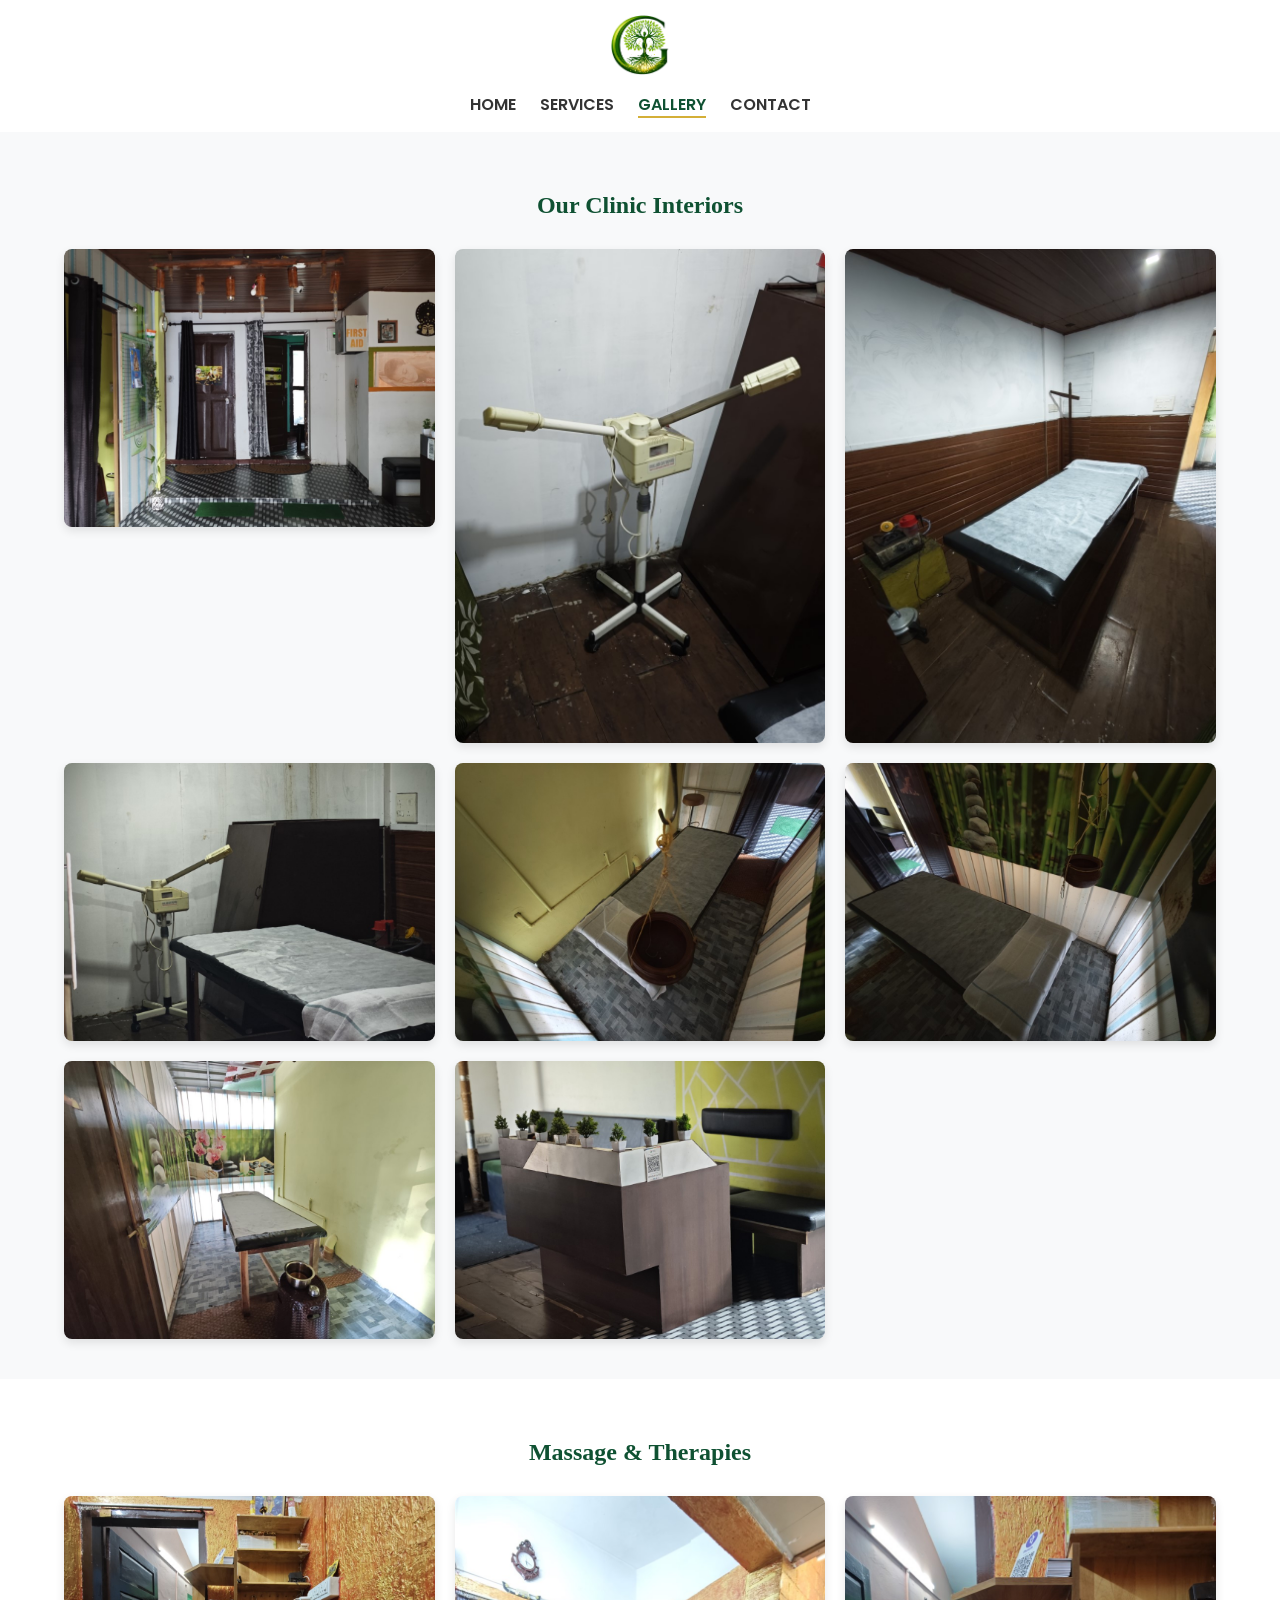
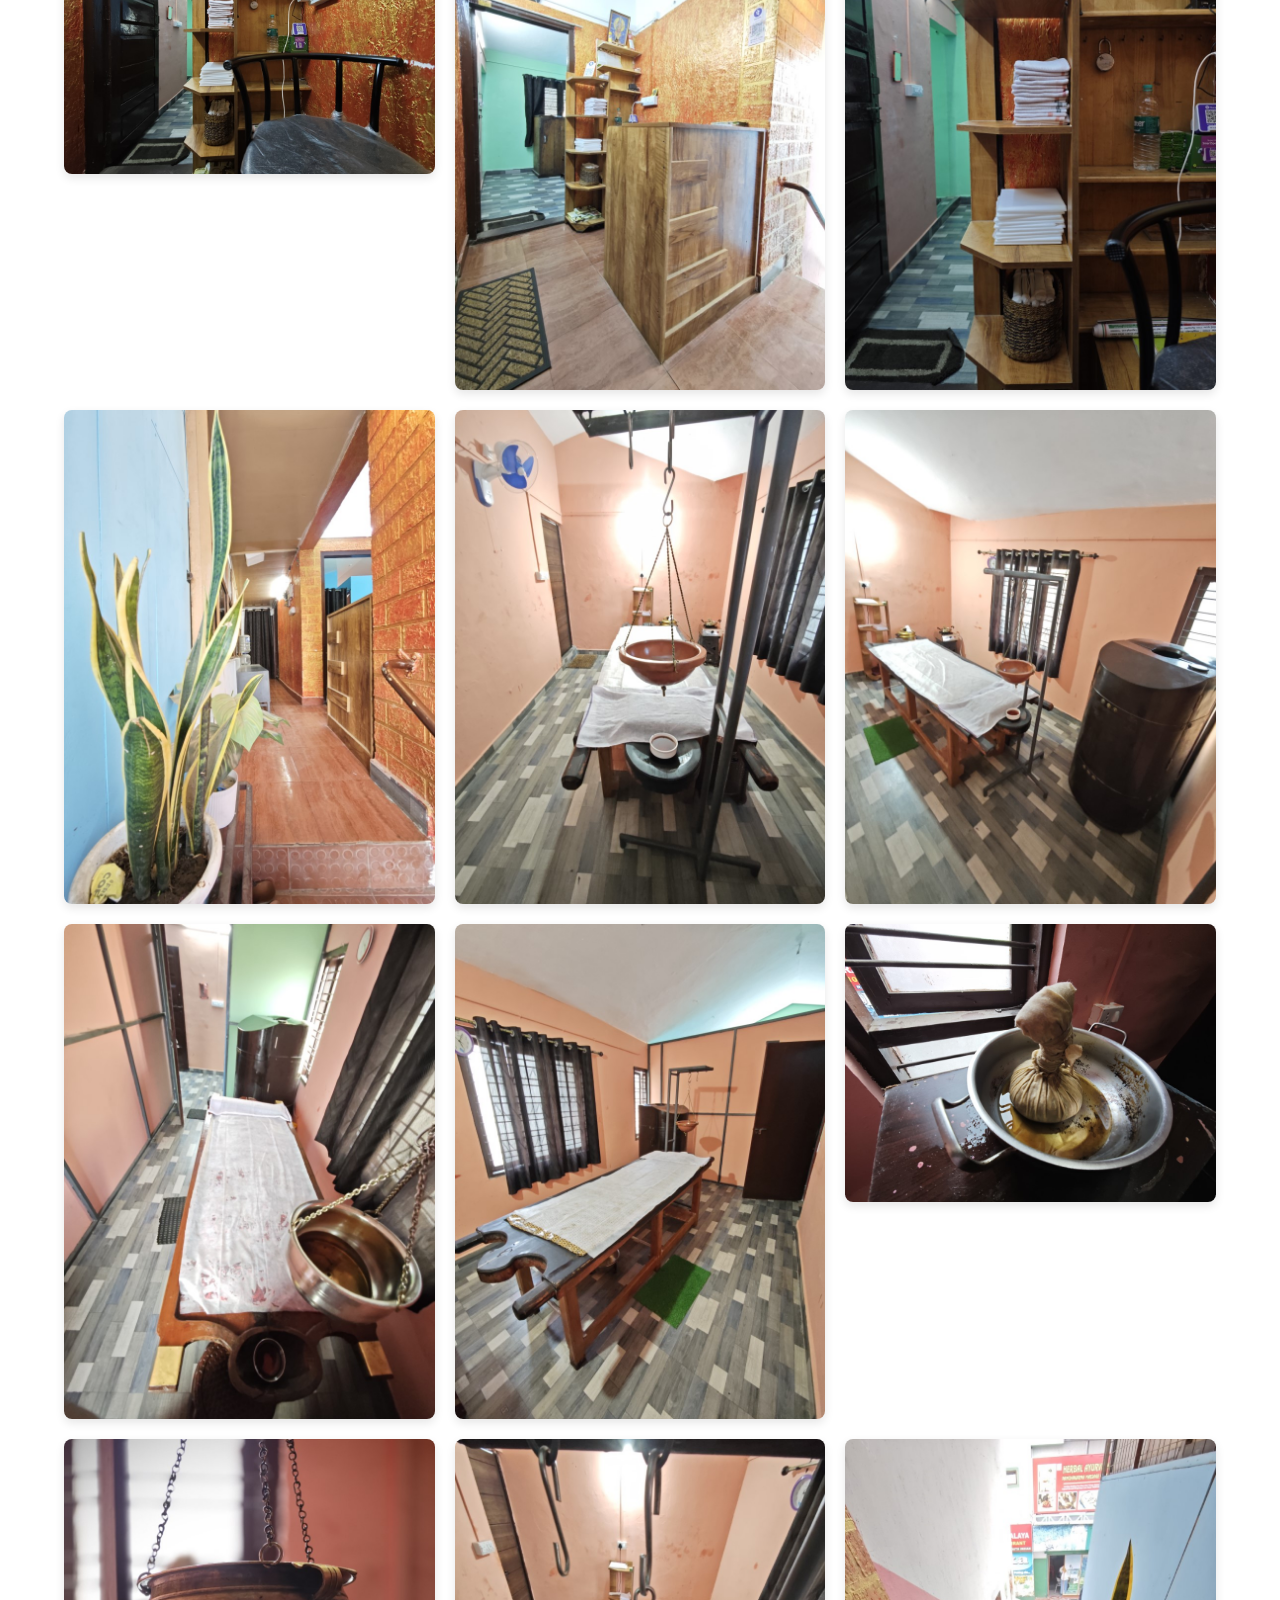
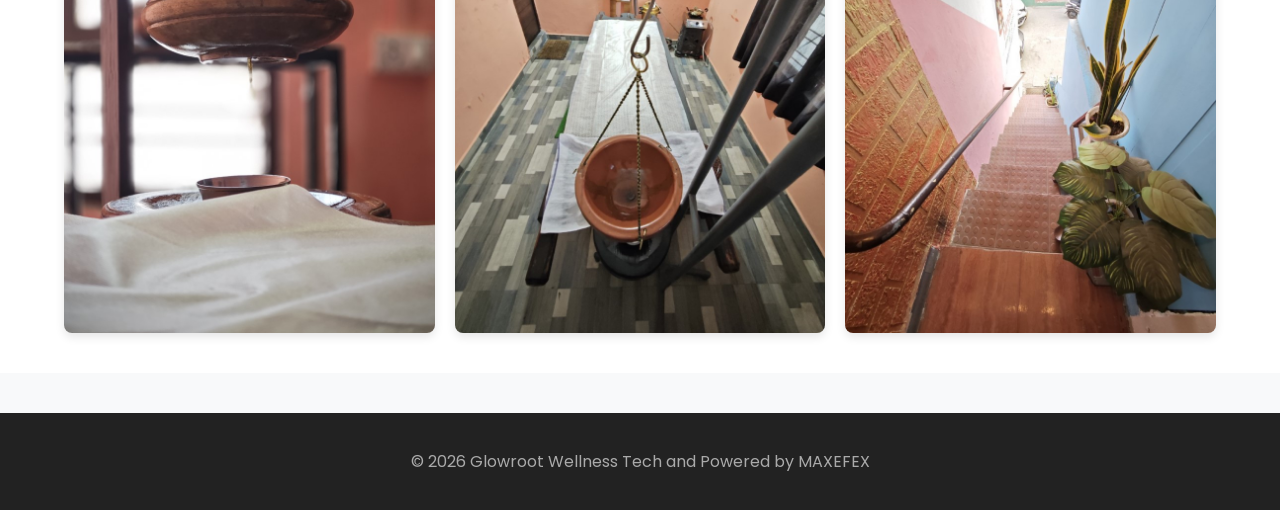
==== gallery.html @ 4fd95479 "Add files via upload" ====
<!DOCTYPE html>
<html lang="en">

<head>
  <meta charset="UTF-8" />
  <meta name="viewport" content="width=device-width, initial-scale=1.0" />
  <title>Photo Gallery | Glowroot Wellness</title>
  <link href="https://fonts.googleapis.com/css2?family=Poppins:wght@300;400;600;700&family=Georgia&display=swap"
    rel="stylesheet">

  <style>
    /* Paste your Global Styles/CSS here or link to style.css */
    body {
      margin: 0;
      font-family: 'Poppins', sans-serif;
      background: #f8f9fa;
      color: #222;
    }

    .container {
      width: 90%;
      max-width: 1200px;
      margin: auto;
    }

    /* Header Styles */
    .header {
      background: #fff;
      padding: 15px 0;
      text-align: center;
    }

    .logo-img {
      height: 60px;
      width: auto;
    }

    nav {
      margin-top: 10px;
    }

    nav a {
      color: #333;
      margin: 0 10px;
      font-weight: 600;
      text-decoration: none;
      text-transform: uppercase;
    }

    nav a:hover {
      color: #0f5132;
    }

    nav a.active {
      color: #0f5132;
      border-bottom: 2px solid #d4af37;
    }

    /* GALLERY GRID FIXES */
    .gallery-section {
      padding: 40px 0;
    }

    .gallery-title {
      text-align: center;
      color: #0f5132;
      font-family: 'Georgia', serif;
      margin-bottom: 30px;
    }

    .gallery-grid {
      display: grid;
      /* This makes sure photos are big enough on mobile */
      grid-template-columns: repeat(auto-fit, minmax(300px, 1fr));
      gap: 20px;
    }

    .gallery-item {
      width: 100%;
      height: auto;
      /* FIXED: Lets the image grow naturally so it is not cropped */
      display: block;
      border-radius: 8px;
      box-shadow: 0 4px 10px rgba(0, 0, 0, 0.1);
      transition: transform 0.3s;
    }

    .gallery-item:hover {
      transform: scale(1.02);
    }

    footer {
      background: #222;
      color: #aaa;
      text-align: center;
      padding: 20px;
      margin-top: 40px;
    }
  </style>
</head>

<body>

  <header class="header">
    <div class="container">
      <img src="glowrootlogo.png" alt="Logo" class="logo-img">
      <br>
      <nav>
        <a href="index.html">Home</a>
        <a href="services.html">Services</a>
        <a href="gallery.html" class="active">Gallery</a>
        <a href="index.html#contact">Contact</a>
      </nav>
    </div>
  </header>

  <section class="gallery-section">
    <div class="container">
      <h2 class="gallery-title">Our Clinic Interiors</h2>
      <div class="gallery-grid">
        <img src="images/clinic1.jpeg" class="gallery-item">
        <img src="images/clinic2.jpeg" class="gallery-item">
        <img src="images/clinic3.jpeg" class="gallery-item">
        <img src="images/clinic4.jpeg" class="gallery-item">
        <img src="images/clinic5.jpeg" class="gallery-item">
        <img src="images/clinic6.jpeg" class="gallery-item">
        <img src="images/clinic7.jpeg" class="gallery-item">
        <img src="images/clinic8.jpeg" class="gallery-item">
      </div>
    </div>
  </section>

  <section class="gallery-section" style="background: white;">
    <div class="container">
      <h2 class="gallery-title">Massage & Therapies</h2>
      <div class="gallery-grid">
        <img src="images/massage1.jpeg" class="gallery-item">
        <img src="images/massage2.jpeg" class="gallery-item">
        <img src="images/massage3.jpeg" class="gallery-item">
        <img src="images/massage4.jpeg" class="gallery-item">
        <img src="images/massage5.jpeg" class="gallery-item">
        <img src="images/massage6.jpeg" class="gallery-item">
        <img src="images/massage7.jpeg" class="gallery-item">
        <img src="images/massage8.jpeg" class="gallery-item">
        <img src="images/massage9.jpeg" class="gallery-item">
        <img src="images/massage10.jpeg" class="gallery-item">
        <img src="images/massage11.jpeg" class="gallery-item">
        <img src="images/massage12.jpeg" class="gallery-item">
      </div>
    </div>
  </section>

  <footer>
    <p>© 2026 Glowroot Wellness Tech and Powered by MAXEFEX</p>
  </footer>

</body>

</html>
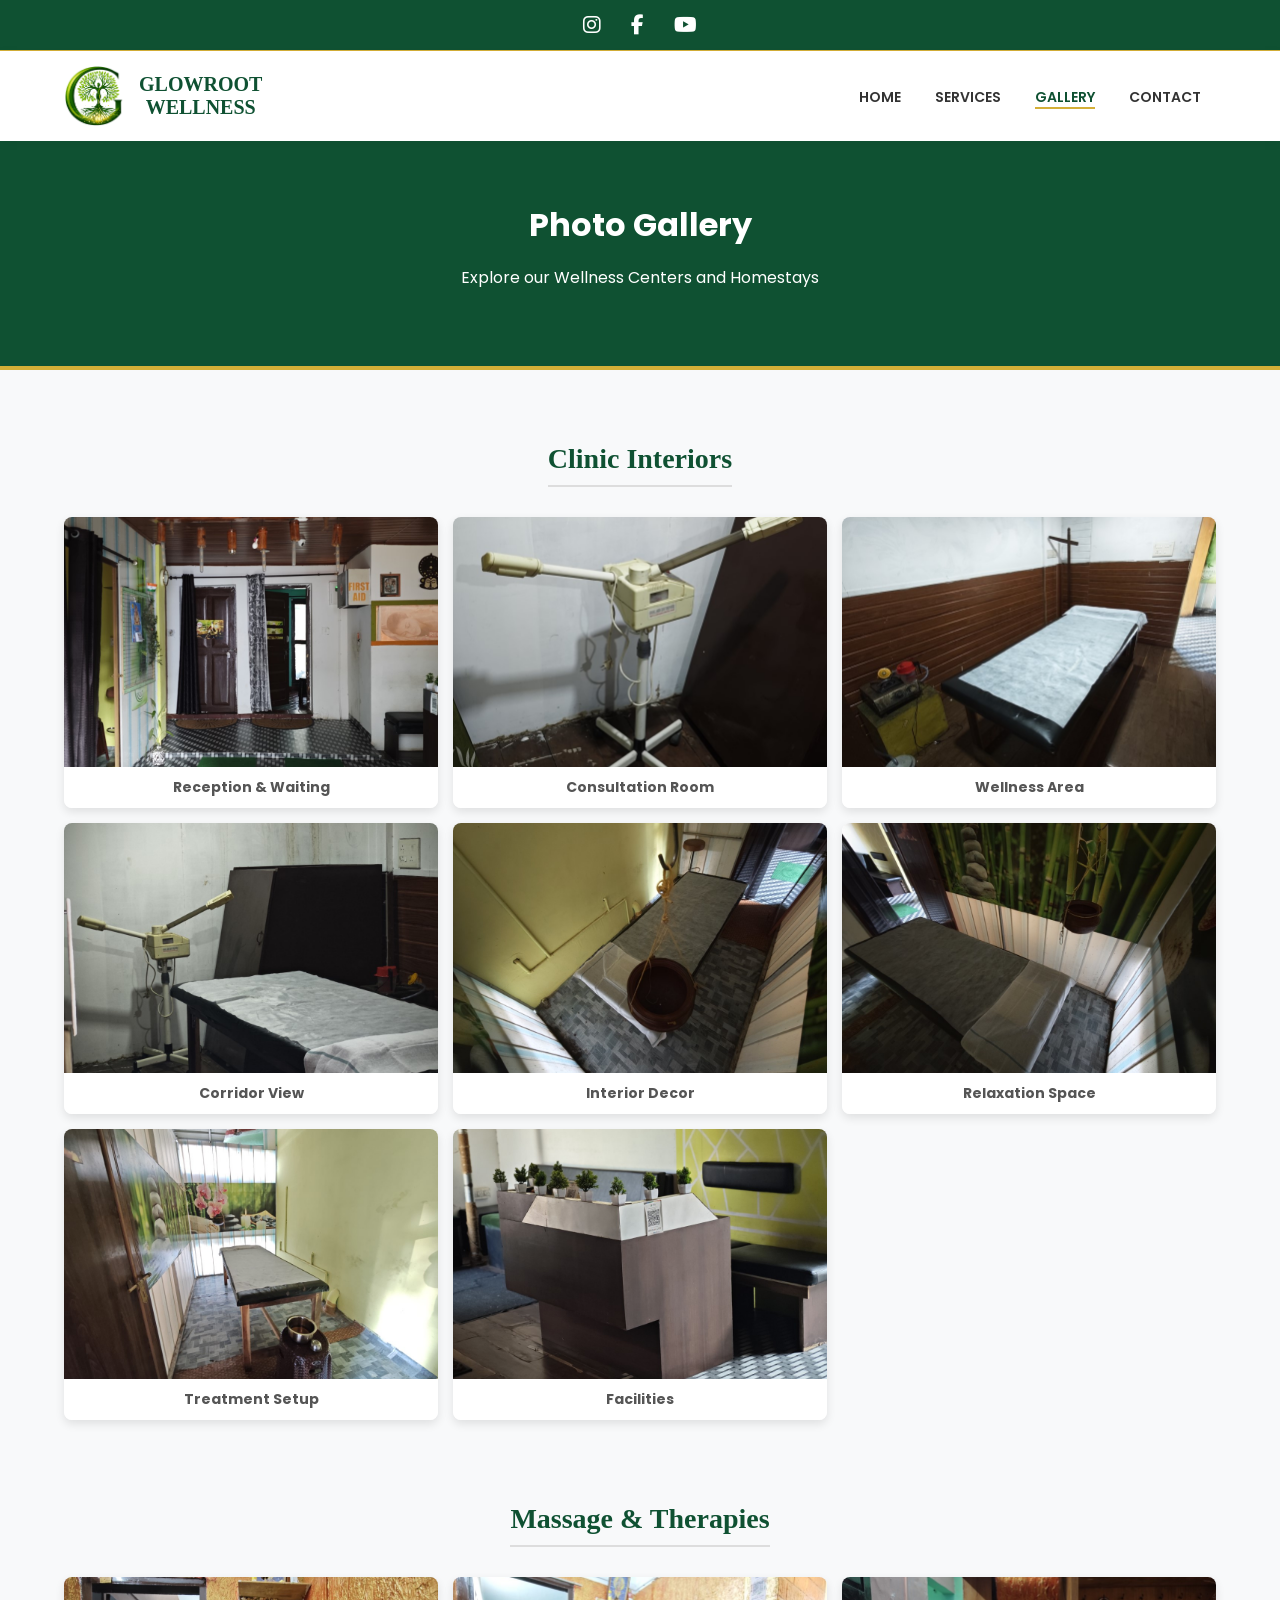
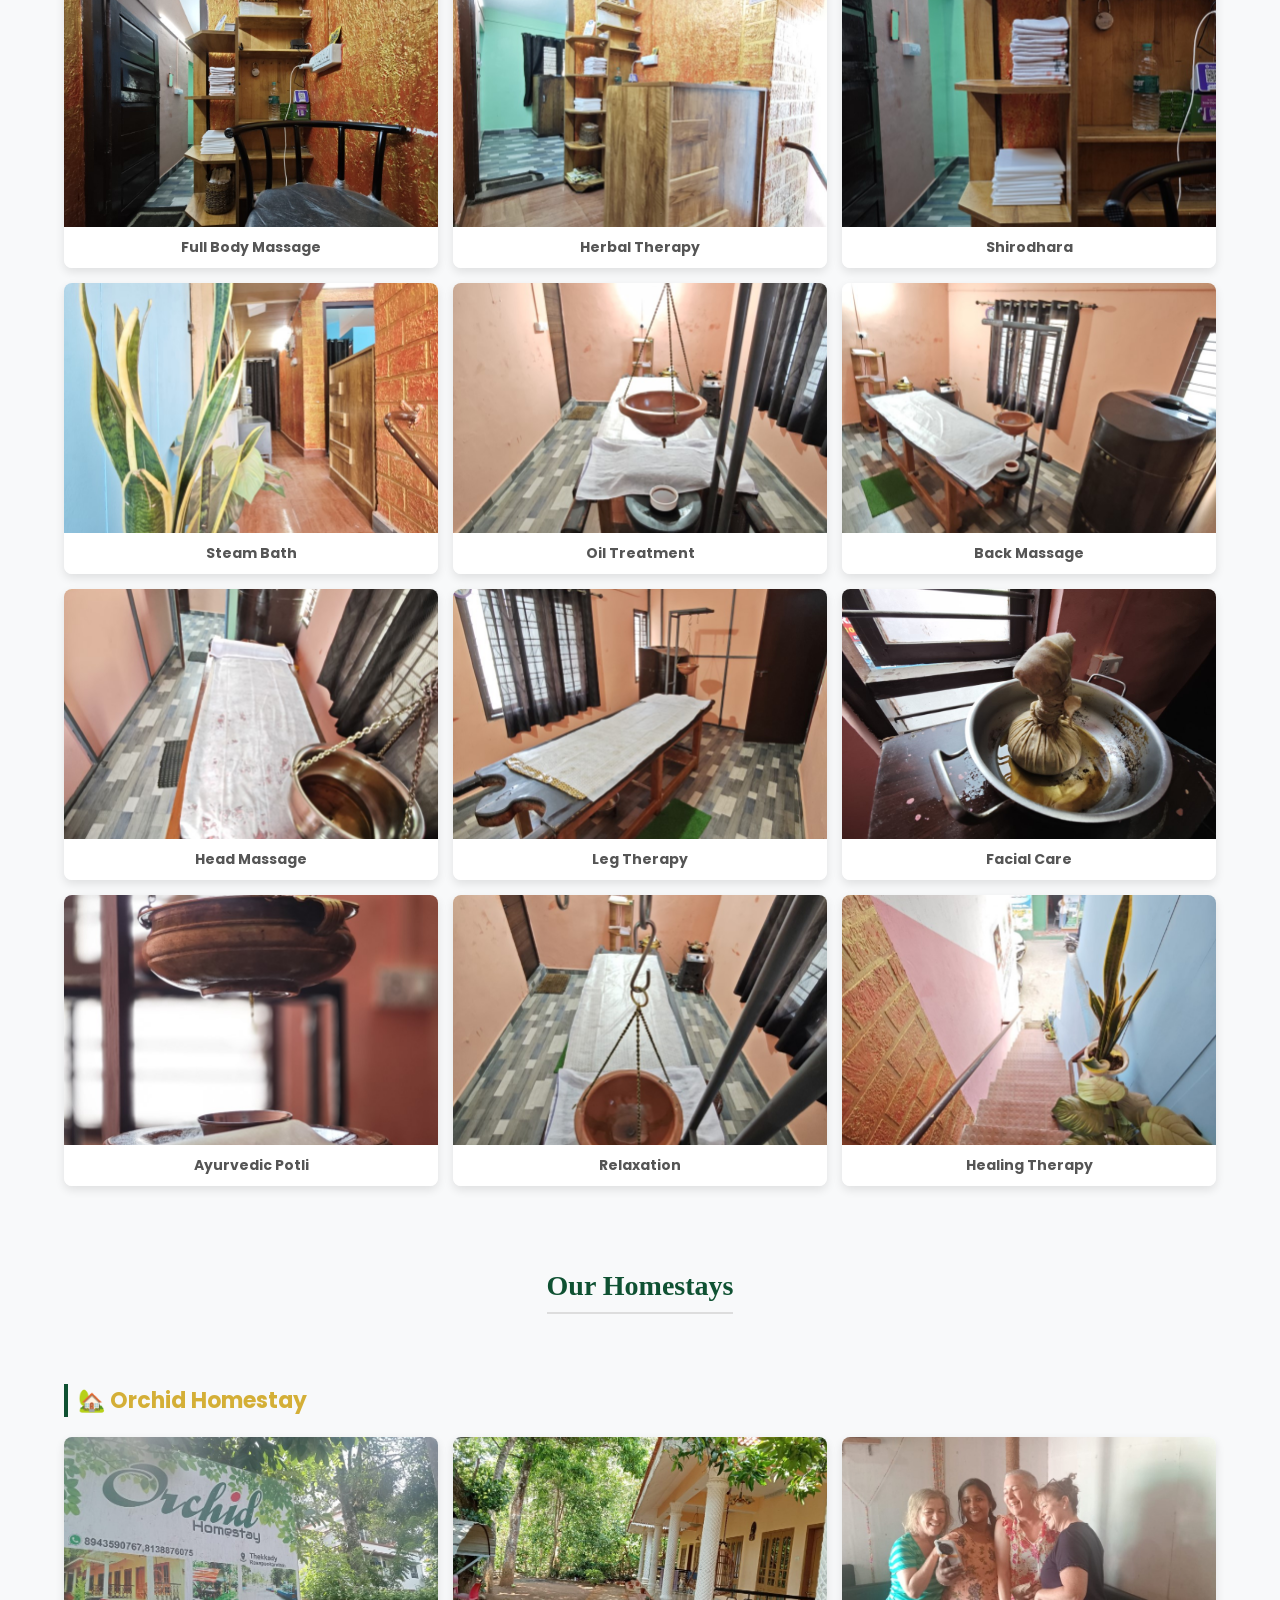
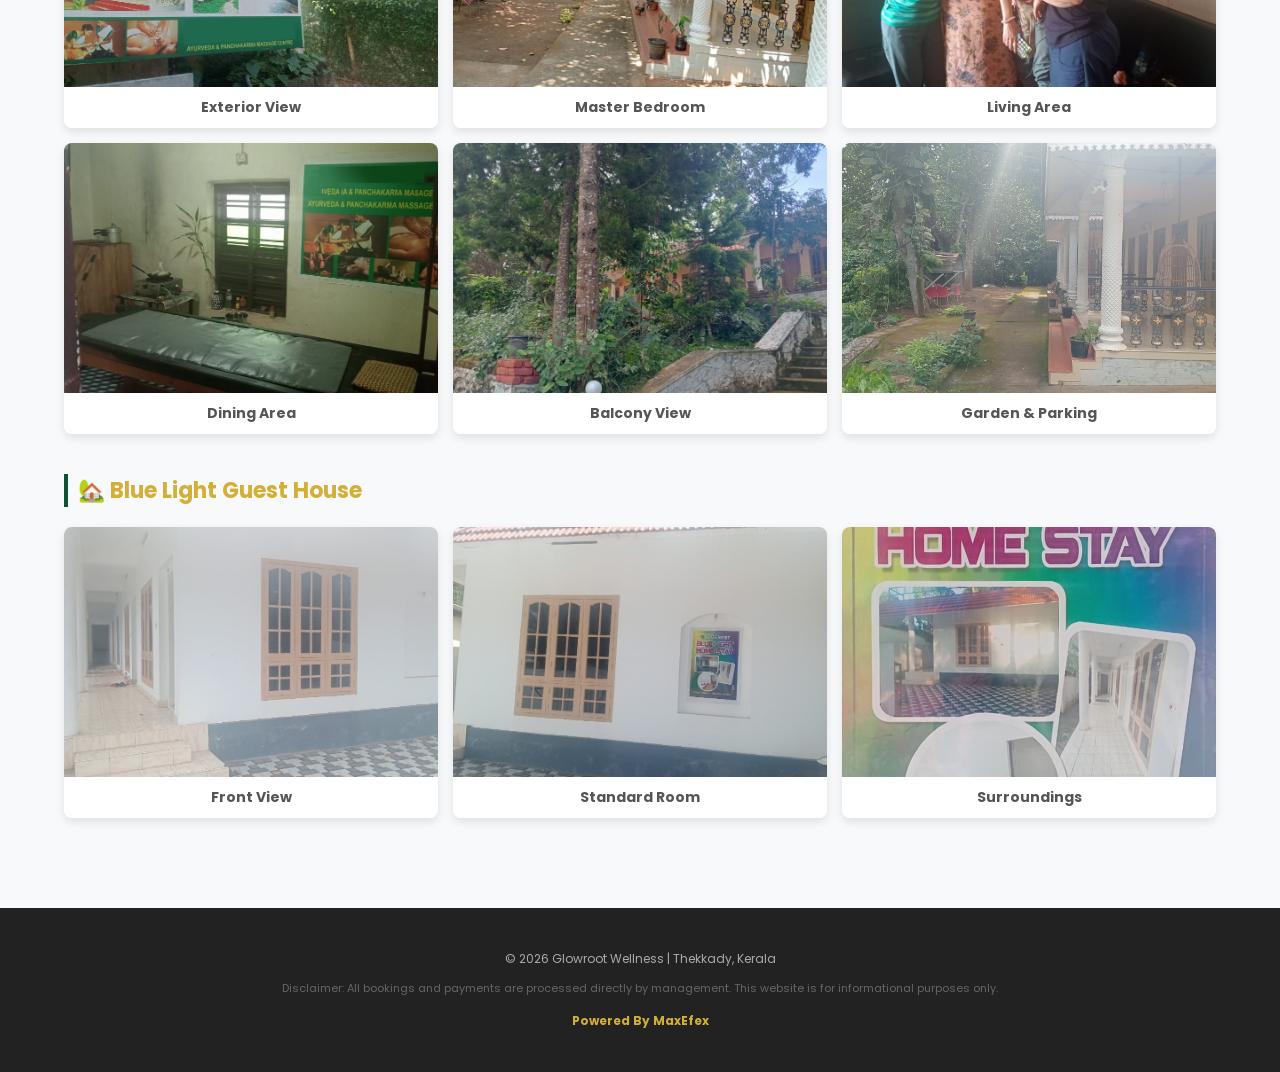
==== commit e486b91b: "Add files via upload" ====
--- a/gallery.html
+++ b/gallery.html
@@ -4,156 +4,177 @@
 <head>
   <meta charset="UTF-8" />
   <meta name="viewport" content="width=device-width, initial-scale=1.0" />
-  <title>Photo Gallery | Glowroot Wellness</title>
-  <link href="https://fonts.googleapis.com/css2?family=Poppins:wght@300;400;600;700&family=Georgia&display=swap"
-    rel="stylesheet">
+  <title>Gallery | Glowroot Wellness & Homestays</title>
+
+  <link rel="preconnect" href="https://fonts.googleapis.com">
+  <link rel="preconnect" href="https://fonts.gstatic.com" crossorigin>
+  <link href="https://fonts.googleapis.com/css2?family=Poppins:wght@300;400;600;700&family=Georgia&display=swap" rel="stylesheet">
+  <link rel="stylesheet" href="https://cdnjs.cloudflare.com/ajax/libs/font-awesome/6.4.2/css/all.min.css">
 
   <style>
-    /* Paste your Global Styles/CSS here or link to style.css */
-    body {
-      margin: 0;
-      font-family: 'Poppins', sans-serif;
-      background: #f8f9fa;
-      color: #222;
-    }
+    /* Reuse Global Styles from Index */
+    body { margin: 0; font-family: 'Poppins', sans-serif; background: #f8f9fa; color: #222; }
+    h1, h2, h3 { color: #0f5132; }
+    .container { width: 90%; max-width: 1200px; margin: auto; }
+    a { text-decoration: none; transition: 0.3s; }
 
-    .container {
-      width: 90%;
-      max-width: 1200px;
-      margin: auto;
-    }
+    /* Top Bar */
+    .top-bar { background: #0f5132; padding: 10px 0; border-bottom: 1px solid #d4af37; }
+    .social-links { display: flex; justify-content: center; gap: 30px; }
+    .social-links a { color: #ffffff !important; font-size: 20px; }
 
-    /* Header Styles */
-    .header {
-      background: #fff;
-      padding: 15px 0;
-      text-align: center;
-    }
+    /* Header */
+    .header { background: #fff; padding: 15px 0; box-shadow: 0 2px 10px rgba(0, 0, 0, 0.05); position: relative; }
+    .header-content { display: flex; flex-direction: column; align-items: center; text-align: center; }
+    .brand-box { display: flex; align-items: center; margin-bottom: 15px; }
+    .logo-img { height: 60px; width: auto; margin-right: 15px; }
+    .brand-text h2 { margin: 0; font-family: 'Georgia', serif; font-size: 20px; color: #0f5132; }
+    
+    nav { margin-top: 10px; }
+    nav a { color: #333; margin: 0 15px; font-weight: 600; font-size: 14px; text-transform: uppercase; border-bottom: 2px solid transparent; }
+    nav a:hover { color: #0f5132; border-bottom: 2px solid #d4af37; }
 
-    .logo-img {
-      height: 60px;
-      width: auto;
-    }
+    /* Gallery Styles */
+    .page-title { background: #0f5132; color: white; text-align: center; padding: 60px 20px; border-bottom: 4px solid #d4af37; }
+    .page-title h1 { color: white; margin: 0; }
 
-    nav {
-      margin-top: 10px;
-    }
+    .gallery-section { padding: 50px 0; }
+    .gallery-heading { text-align: center; font-family: 'Georgia', serif; font-size: 28px; margin-bottom: 30px; border-bottom: 2px solid #ddd; display: inline-block; padding-bottom: 10px; }
+    .sub-heading { font-size: 22px; color: #d4af37; margin: 40px 0 20px; font-weight: bold; padding-left: 10px; border-left: 4px solid #0f5132; }
 
-    nav a {
-      color: #333;
-      margin: 0 10px;
-      font-weight: 600;
-      text-decoration: none;
-      text-transform: uppercase;
-    }
+    .gallery-grid { display: grid; grid-template-columns: repeat(auto-fit, minmax(300px, 1fr)); gap: 15px; }
+    .gallery-item { border-radius: 8px; overflow: hidden; box-shadow: 0 4px 10px rgba(0,0,0,0.1); transition: 0.3s; background: white; }
+    .gallery-item:hover { transform: scale(1.02); }
+    .gallery-item img { width: 100%; height: 250px; object-fit: cover; display: block; }
+    .caption { padding: 10px; background: white; text-align: center; font-weight: bold; color: #555; font-size: 14px; }
 
-    nav a:hover {
-      color: #0f5132;
-    }
+    footer { background: #222; color: #aaa; text-align: center; padding: 30px 20px; margin-top: 40px; font-size: 12px; }
 
-    nav a.active {
-      color: #0f5132;
-      border-bottom: 2px solid #d4af37;
-    }
-
-    /* GALLERY GRID FIXES */
-    .gallery-section {
-      padding: 40px 0;
-    }
-
-    .gallery-title {
-      text-align: center;
-      color: #0f5132;
-      font-family: 'Georgia', serif;
-      margin-bottom: 30px;
-    }
-
-    .gallery-grid {
-      display: grid;
-      /* This makes sure photos are big enough on mobile */
-      grid-template-columns: repeat(auto-fit, minmax(300px, 1fr));
-      gap: 20px;
-    }
-
-    .gallery-item {
-      width: 100%;
-      height: auto;
-      /* FIXED: Lets the image grow naturally so it is not cropped */
-      display: block;
-      border-radius: 8px;
-      box-shadow: 0 4px 10px rgba(0, 0, 0, 0.1);
-      transition: transform 0.3s;
-    }
-
-    .gallery-item:hover {
-      transform: scale(1.02);
-    }
-
-    footer {
-      background: #222;
-      color: #aaa;
-      text-align: center;
-      padding: 20px;
-      margin-top: 40px;
+    @media (min-width: 768px) {
+      .header-content { flex-direction: row; justify-content: space-between; }
+      .brand-box { margin-bottom: 0; }
+      nav { margin-top: 0; }
     }
   </style>
 </head>
 
 <body>
 
+  <div class="top-bar">
+    <div class="container social-links">
+      <a href="#"><i class="fab fa-instagram"></i></a>
+      <a href="#"><i class="fab fa-facebook-f"></i></a>
+      <a href="#"><i class="fab fa-youtube"></i></a>
+    </div>
+  </div>
+
   <header class="header">
-    <div class="container">
-      <img src="glowrootlogo.png" alt="Logo" class="logo-img">
-      <br>
+    <div class="container header-content">
+      <div class="brand-box">
+        <img src="glowrootlogo.png" alt="Logo" class="logo-img">
+        <div class="brand-text">
+          <h2>GLOWROOT<br>WELLNESS</h2>
+        </div>
+      </div>
       <nav>
         <a href="index.html">Home</a>
         <a href="services.html">Services</a>
-        <a href="gallery.html" class="active">Gallery</a>
+        <a href="gallery.html" style="color:#0f5132; border-bottom:2px solid #d4af37;">Gallery</a>
         <a href="index.html#contact">Contact</a>
       </nav>
     </div>
   </header>
 
-  <section class="gallery-section">
+  <div class="page-title">
     <div class="container">
-      <h2 class="gallery-title">Our Clinic Interiors</h2>
-      <div class="gallery-grid">
-        <img src="images/clinic1.jpeg" class="gallery-item">
-        <img src="images/clinic2.jpeg" class="gallery-item">
-        <img src="images/clinic3.jpeg" class="gallery-item">
-        <img src="images/clinic4.jpeg" class="gallery-item">
-        <img src="images/clinic5.jpeg" class="gallery-item">
-        <img src="images/clinic6.jpeg" class="gallery-item">
-        <img src="images/clinic7.jpeg" class="gallery-item">
-        <img src="images/clinic8.jpeg" class="gallery-item">
+      <h1>Photo Gallery</h1>
+      <p>Explore our Wellness Centers and Homestays</p>
+    </div>
+  </div>
+
+  <div class="container gallery-section">
+    
+    <div style="text-align: center;"><h2 class="gallery-heading">Clinic Interiors</h2></div>
+    <div class="gallery-grid">
+      <div class="gallery-item"><img src="images/clinic1.jpeg" alt="Clinic"><div class="caption">Reception & Waiting</div></div>
+      <div class="gallery-item"><img src="images/clinic2.jpeg" alt="Clinic"><div class="caption">Consultation Room</div></div>
+      <div class="gallery-item"><img src="images/clinic3.jpeg" alt="Clinic"><div class="caption">Wellness Area</div></div>
+      <div class="gallery-item"><img src="images/clinic4.jpeg" alt="Clinic"><div class="caption">Corridor View</div></div>
+      <div class="gallery-item"><img src="images/clinic5.jpeg" alt="Clinic"><div class="caption">Interior Decor</div></div>
+      <div class="gallery-item"><img src="images/clinic6.jpeg" alt="Clinic"><div class="caption">Relaxation Space</div></div>
+      <div class="gallery-item"><img src="images/clinic7.jpeg" alt="Clinic"><div class="caption">Treatment Setup</div></div>
+      <div class="gallery-item"><img src="images/clinic8.jpeg" alt="Clinic"><div class="caption">Facilities</div></div>
+    </div>
+
+    <div style="text-align: center; margin-top: 60px;"><h2 class="gallery-heading">Massage & Therapies</h2></div>
+    <div class="gallery-grid">
+      <div class="gallery-item"><img src="images/massage1.jpeg" alt="Massage"><div class="caption">Full Body Massage</div></div>
+      <div class="gallery-item"><img src="images/massage2.jpeg" alt="Massage"><div class="caption">Herbal Therapy</div></div>
+      <div class="gallery-item"><img src="images/massage3.jpeg" alt="Massage"><div class="caption">Shirodhara</div></div>
+      <div class="gallery-item"><img src="images/massage4.jpeg" alt="Massage"><div class="caption">Steam Bath</div></div>
+      <div class="gallery-item"><img src="images/massage5.jpeg" alt="Massage"><div class="caption">Oil Treatment</div></div>
+      <div class="gallery-item"><img src="images/massage6.jpeg" alt="Massage"><div class="caption">Back Massage</div></div>
+      <div class="gallery-item"><img src="images/massage7.jpeg" alt="Massage"><div class="caption">Head Massage</div></div>
+      <div class="gallery-item"><img src="images/massage8.jpeg" alt="Massage"><div class="caption">Leg Therapy</div></div>
+      <div class="gallery-item"><img src="images/massage9.jpeg" alt="Massage"><div class="caption">Facial Care</div></div>
+      <div class="gallery-item"><img src="images/massage10.jpeg" alt="Massage"><div class="caption">Ayurvedic Potli</div></div>
+      <div class="gallery-item"><img src="images/massage11.jpeg" alt="Massage"><div class="caption">Relaxation</div></div>
+      <div class="gallery-item"><img src="images/massage12.jpeg" alt="Massage"><div class="caption">Healing Therapy</div></div>
+    </div>
+
+    <div style="text-align: center; margin-top: 60px;"><h2 class="gallery-heading">Our Homestays</h2></div>
+
+    <h3 class="sub-heading">🏡 Orchid Homestay</h3>
+    <div class="gallery-grid">
+      <div class="gallery-item">
+        <img src="images/orchid-1.jpeg" alt="Orchid Exterior">
+        <div class="caption">Exterior View</div>
+      </div>
+      <div class="gallery-item">
+        <img src="images/orchid-2.jpeg" alt="Orchid Bedroom">
+        <div class="caption">Master Bedroom</div>
+      </div>
+      <div class="gallery-item">
+        <img src="images/orchid-3.jpeg" alt="Orchid Living">
+        <div class="caption">Living Area</div>
+      </div>
+      <div class="gallery-item">
+        <img src="images/orchid-4.jpeg" alt="Orchid Dining">
+        <div class="caption">Dining Area</div>
+      </div>
+      <div class="gallery-item">
+        <img src="images/orchid-5.jpeg" alt="Orchid Balcony">
+        <div class="caption">Balcony View</div>
+      </div>
+      <div class="gallery-item">
+        <img src="images/orchid-6.jpeg" alt="Orchid Garden">
+        <div class="caption">Garden & Parking</div>
       </div>
     </div>
-  </section>
 
-  <section class="gallery-section" style="background: white;">
-    <div class="container">
-      <h2 class="gallery-title">Massage & Therapies</h2>
-      <div class="gallery-grid">
-        <img src="images/massage1.jpeg" class="gallery-item">
-        <img src="images/massage2.jpeg" class="gallery-item">
-        <img src="images/massage3.jpeg" class="gallery-item">
-        <img src="images/massage4.jpeg" class="gallery-item">
-        <img src="images/massage5.jpeg" class="gallery-item">
-        <img src="images/massage6.jpeg" class="gallery-item">
-        <img src="images/massage7.jpeg" class="gallery-item">
-        <img src="images/massage8.jpeg" class="gallery-item">
-        <img src="images/massage9.jpeg" class="gallery-item">
-        <img src="images/massage10.jpeg" class="gallery-item">
-        <img src="images/massage11.jpeg" class="gallery-item">
-        <img src="images/massage12.jpeg" class="gallery-item">
+    <h3 class="sub-heading">🏡 Blue Light Guest House</h3>
+    <div class="gallery-grid">
+      <div class="gallery-item">
+        <img src="images/bluelight-1.jpeg" alt="Blue Light Front">
+        <div class="caption">Front View</div>
+      </div>
+      <div class="gallery-item">
+        <img src="images/bluelight-2.jpeg" alt="Blue Light Room">
+        <div class="caption">Standard Room</div>
+      </div>
+      <div class="gallery-item">
+        <img src="images/bluelight-3.jpeg" alt="Blue Light View">
+        <div class="caption">Surroundings</div>
       </div>
     </div>
-  </section>
+
+  </div>
 
   <footer>
-    <p>© 2026 Glowroot Wellness Tech and Powered by MAXEFEX</p>
+    <p>© 2026 Glowroot Wellness | Thekkady, Kerala</p>
+    <p style="font-size: 11px; color: #666;">Disclaimer: All bookings and payments are processed directly by management. This website is for informational purposes only.</p>
+    <p style="margin-top: 15px; font-weight: bold; color: #d4af37;">Powered By MaxEfex</p>
   </footer>
 
 </body>
-
 </html>
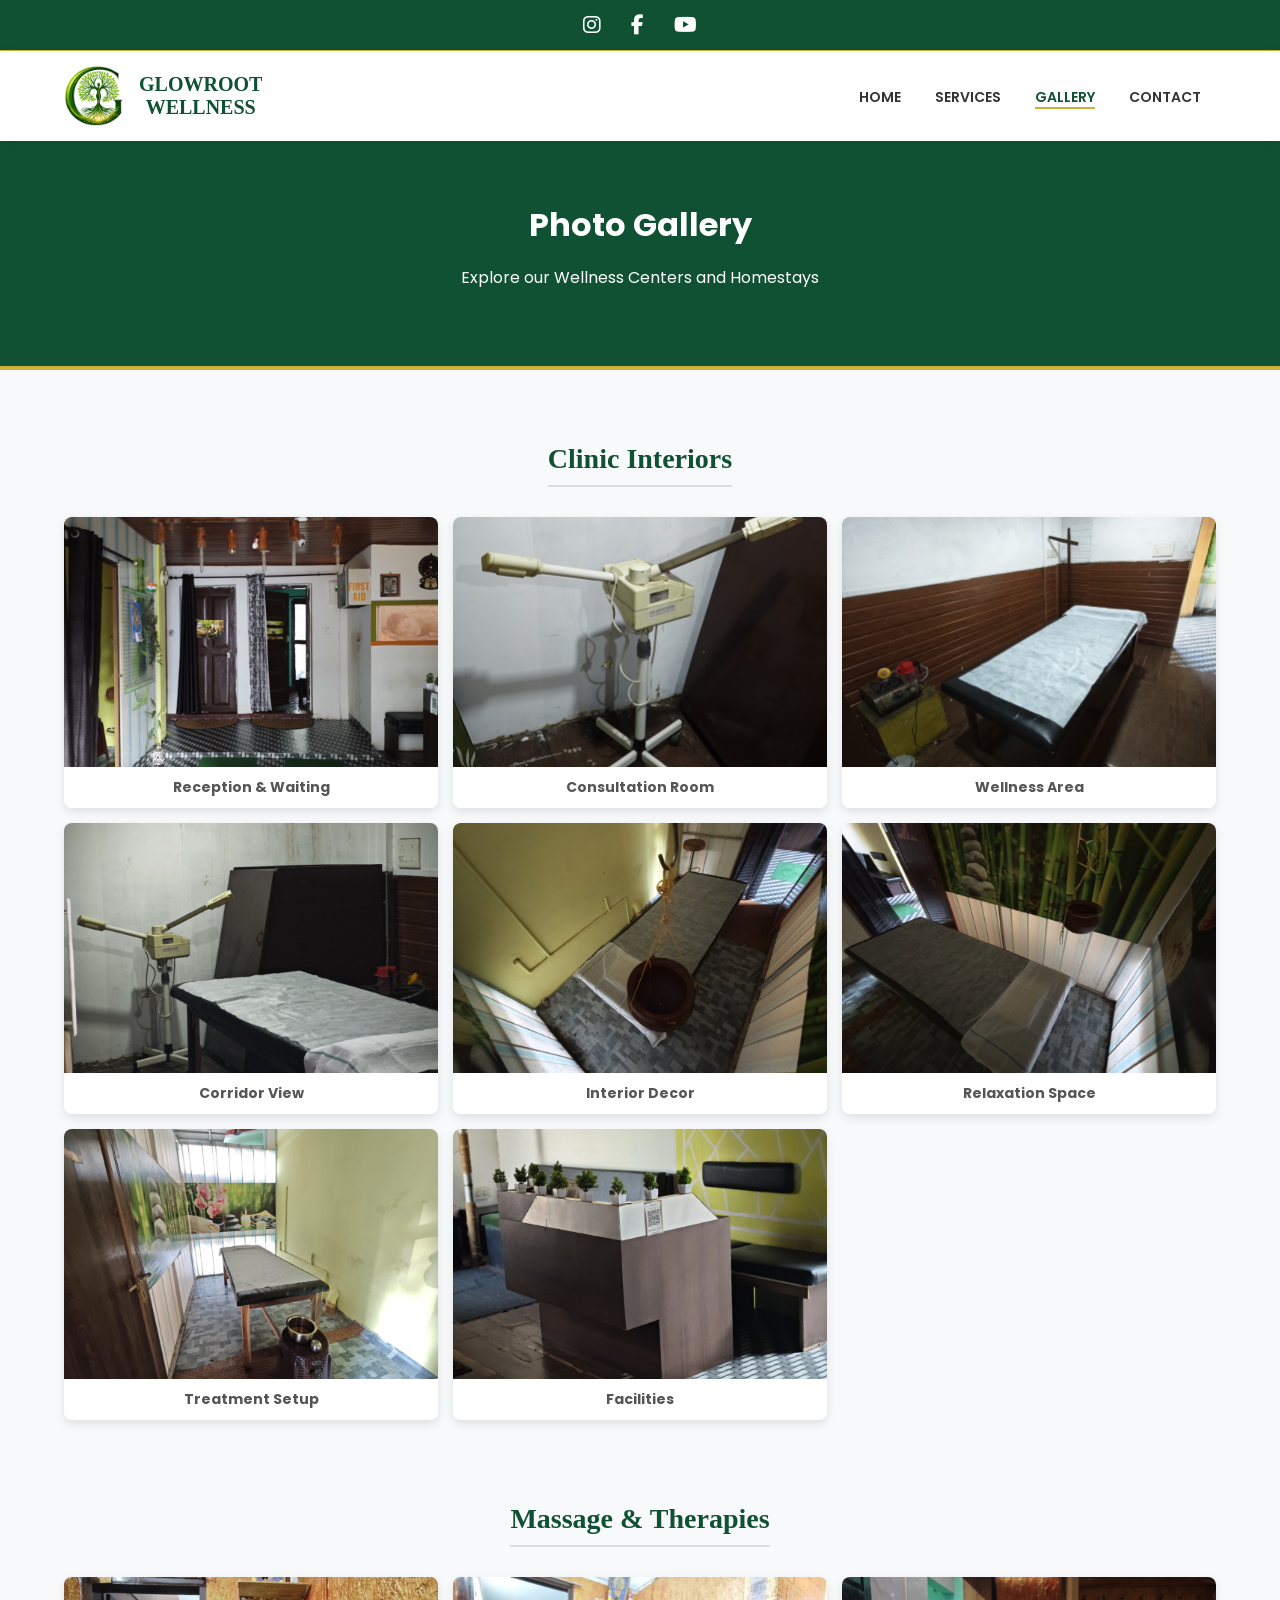
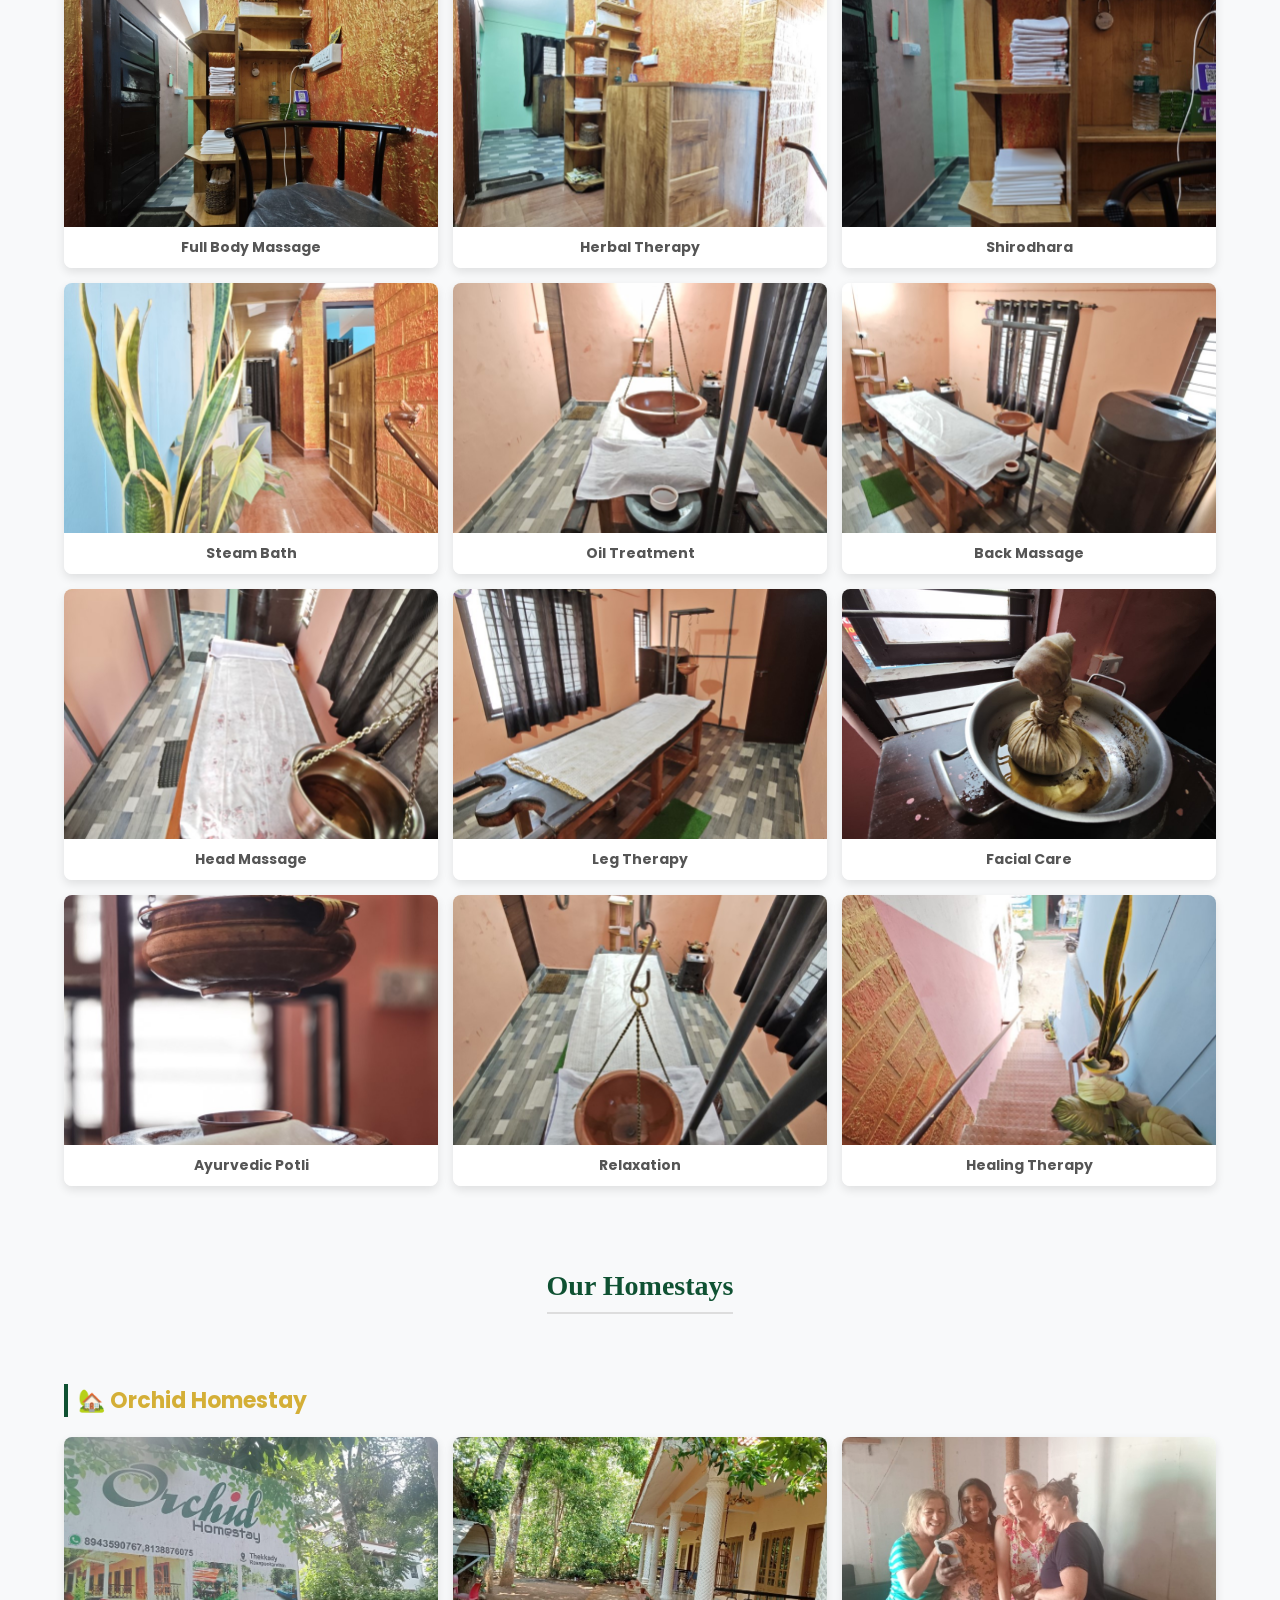
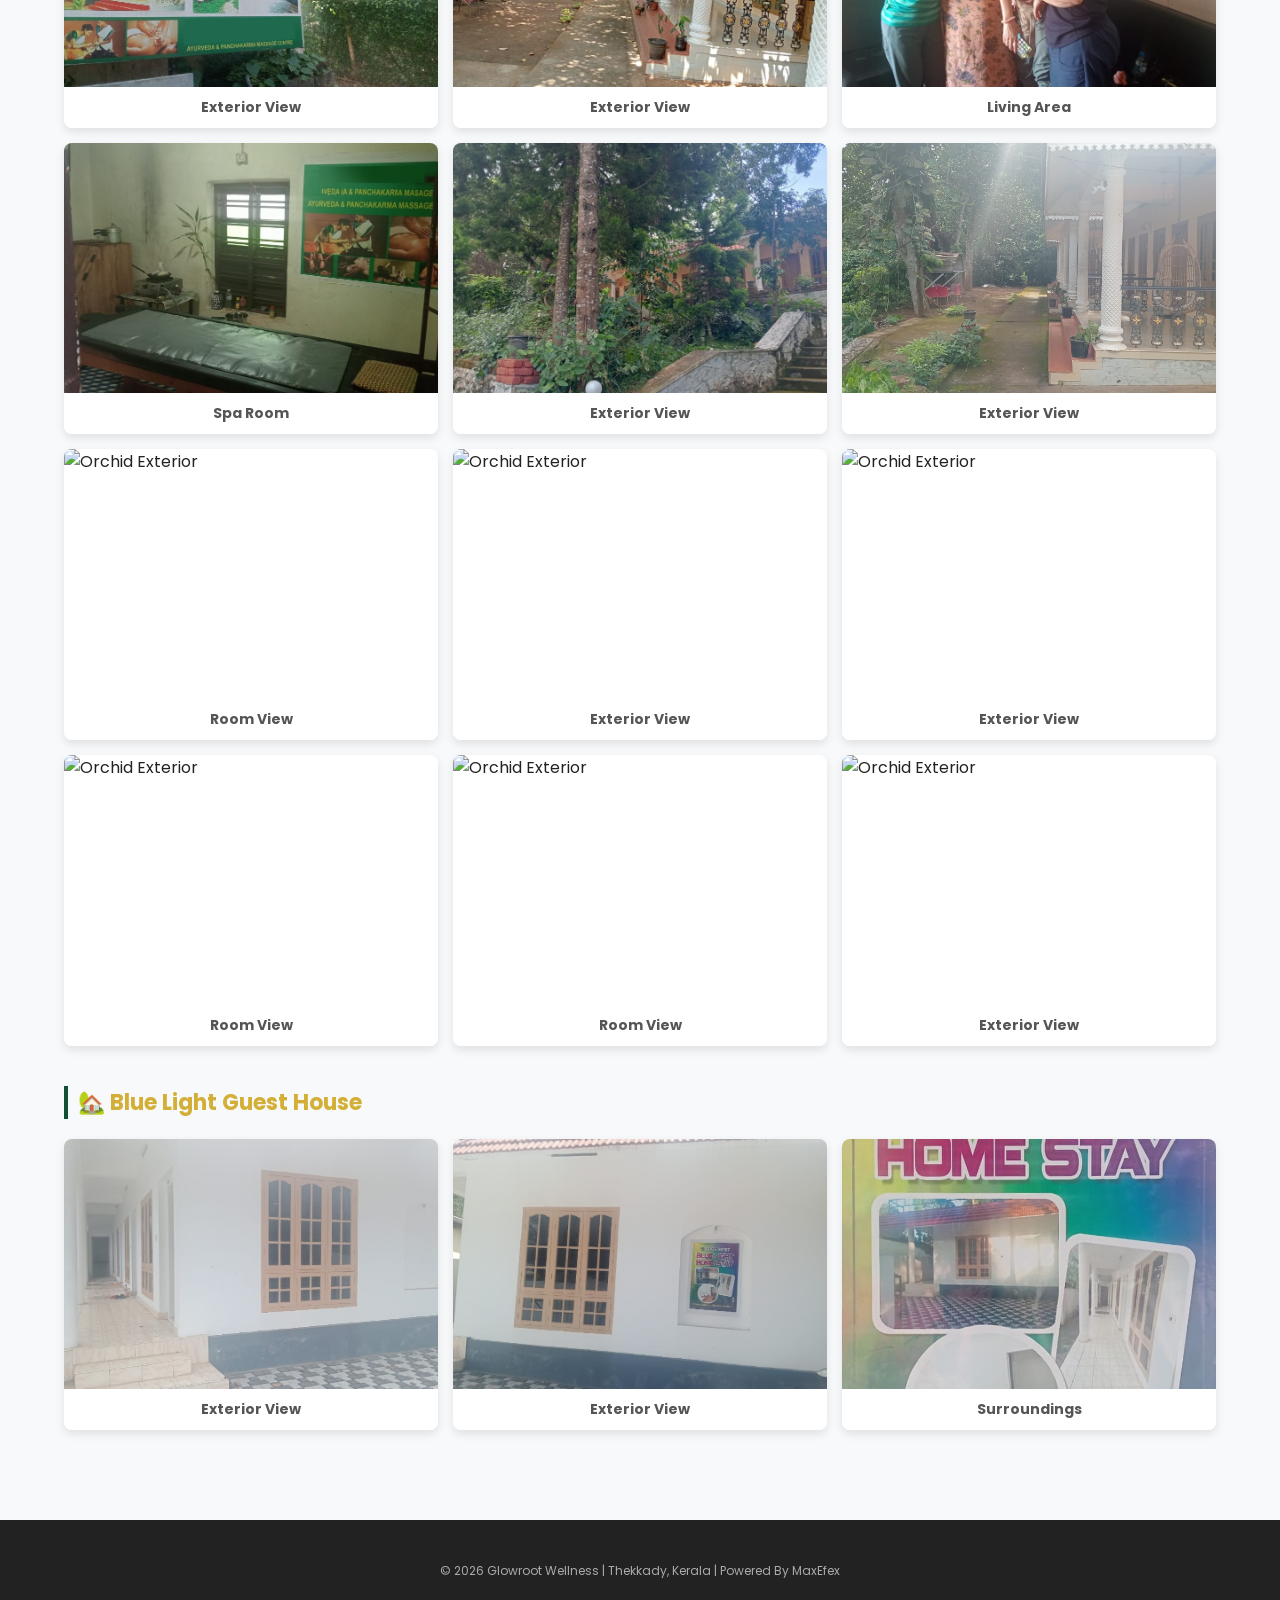
==== commit e74dee56: "Add files via upload" ====
--- a/gallery.html
+++ b/gallery.html
@@ -8,52 +8,199 @@
 
   <link rel="preconnect" href="https://fonts.googleapis.com">
   <link rel="preconnect" href="https://fonts.gstatic.com" crossorigin>
-  <link href="https://fonts.googleapis.com/css2?family=Poppins:wght@300;400;600;700&family=Georgia&display=swap" rel="stylesheet">
+  <link href="https://fonts.googleapis.com/css2?family=Poppins:wght@300;400;600;700&family=Georgia&display=swap"
+    rel="stylesheet">
   <link rel="stylesheet" href="https://cdnjs.cloudflare.com/ajax/libs/font-awesome/6.4.2/css/all.min.css">
 
   <style>
     /* Reuse Global Styles from Index */
-    body { margin: 0; font-family: 'Poppins', sans-serif; background: #f8f9fa; color: #222; }
-    h1, h2, h3 { color: #0f5132; }
-    .container { width: 90%; max-width: 1200px; margin: auto; }
-    a { text-decoration: none; transition: 0.3s; }
+    body {
+      margin: 0;
+      font-family: 'Poppins', sans-serif;
+      background: #f8f9fa;
+      color: #222;
+    }
+
+    h1,
+    h2,
+    h3 {
+      color: #0f5132;
+    }
+
+    .container {
+      width: 90%;
+      max-width: 1200px;
+      margin: auto;
+    }
+
+    a {
+      text-decoration: none;
+      transition: 0.3s;
+    }
 
     /* Top Bar */
-    .top-bar { background: #0f5132; padding: 10px 0; border-bottom: 1px solid #d4af37; }
-    .social-links { display: flex; justify-content: center; gap: 30px; }
-    .social-links a { color: #ffffff !important; font-size: 20px; }
+    .top-bar {
+      background: #0f5132;
+      padding: 10px 0;
+      border-bottom: 1px solid #d4af37;
+    }
+
+    .social-links {
+      display: flex;
+      justify-content: center;
+      gap: 30px;
+    }
+
+    .social-links a {
+      color: #ffffff !important;
+      font-size: 20px;
+    }
 
     /* Header */
-    .header { background: #fff; padding: 15px 0; box-shadow: 0 2px 10px rgba(0, 0, 0, 0.05); position: relative; }
-    .header-content { display: flex; flex-direction: column; align-items: center; text-align: center; }
-    .brand-box { display: flex; align-items: center; margin-bottom: 15px; }
-    .logo-img { height: 60px; width: auto; margin-right: 15px; }
-    .brand-text h2 { margin: 0; font-family: 'Georgia', serif; font-size: 20px; color: #0f5132; }
-    
-    nav { margin-top: 10px; }
-    nav a { color: #333; margin: 0 15px; font-weight: 600; font-size: 14px; text-transform: uppercase; border-bottom: 2px solid transparent; }
-    nav a:hover { color: #0f5132; border-bottom: 2px solid #d4af37; }
+    .header {
+      background: #fff;
+      padding: 15px 0;
+      box-shadow: 0 2px 10px rgba(0, 0, 0, 0.05);
+      position: relative;
+    }
+
+    .header-content {
+      display: flex;
+      flex-direction: column;
+      align-items: center;
+      text-align: center;
+    }
+
+    .brand-box {
+      display: flex;
+      align-items: center;
+      margin-bottom: 15px;
+    }
+
+    .logo-img {
+      height: 60px;
+      width: auto;
+      margin-right: 15px;
+    }
+
+    .brand-text h2 {
+      margin: 0;
+      font-family: 'Georgia', serif;
+      font-size: 20px;
+      color: #0f5132;
+    }
+
+    nav {
+      margin-top: 10px;
+    }
+
+    nav a {
+      color: #333;
+      margin: 0 15px;
+      font-weight: 600;
+      font-size: 14px;
+      text-transform: uppercase;
+      border-bottom: 2px solid transparent;
+    }
+
+    nav a:hover {
+      color: #0f5132;
+      border-bottom: 2px solid #d4af37;
+    }
 
     /* Gallery Styles */
-    .page-title { background: #0f5132; color: white; text-align: center; padding: 60px 20px; border-bottom: 4px solid #d4af37; }
-    .page-title h1 { color: white; margin: 0; }
-
-    .gallery-section { padding: 50px 0; }
-    .gallery-heading { text-align: center; font-family: 'Georgia', serif; font-size: 28px; margin-bottom: 30px; border-bottom: 2px solid #ddd; display: inline-block; padding-bottom: 10px; }
-    .sub-heading { font-size: 22px; color: #d4af37; margin: 40px 0 20px; font-weight: bold; padding-left: 10px; border-left: 4px solid #0f5132; }
-
-    .gallery-grid { display: grid; grid-template-columns: repeat(auto-fit, minmax(300px, 1fr)); gap: 15px; }
-    .gallery-item { border-radius: 8px; overflow: hidden; box-shadow: 0 4px 10px rgba(0,0,0,0.1); transition: 0.3s; background: white; }
-    .gallery-item:hover { transform: scale(1.02); }
-    .gallery-item img { width: 100%; height: 250px; object-fit: cover; display: block; }
-    .caption { padding: 10px; background: white; text-align: center; font-weight: bold; color: #555; font-size: 14px; }
-
-    footer { background: #222; color: #aaa; text-align: center; padding: 30px 20px; margin-top: 40px; font-size: 12px; }
+    .page-title {
+      background: #0f5132;
+      color: white;
+      text-align: center;
+      padding: 60px 20px;
+      border-bottom: 4px solid #d4af37;
+    }
+
+    .page-title h1 {
+      color: white;
+      margin: 0;
+    }
+
+    .gallery-section {
+      padding: 50px 0;
+    }
+
+    .gallery-heading {
+      text-align: center;
+      font-family: 'Georgia', serif;
+      font-size: 28px;
+      margin-bottom: 30px;
+      border-bottom: 2px solid #ddd;
+      display: inline-block;
+      padding-bottom: 10px;
+    }
+
+    .sub-heading {
+      font-size: 22px;
+      color: #d4af37;
+      margin: 40px 0 20px;
+      font-weight: bold;
+      padding-left: 10px;
+      border-left: 4px solid #0f5132;
+    }
+
+    .gallery-grid {
+      display: grid;
+      grid-template-columns: repeat(auto-fit, minmax(300px, 1fr));
+      gap: 15px;
+    }
+
+    .gallery-item {
+      border-radius: 8px;
+      overflow: hidden;
+      box-shadow: 0 4px 10px rgba(0, 0, 0, 0.1);
+      transition: 0.3s;
+      background: white;
+    }
+
+    .gallery-item:hover {
+      transform: scale(1.02);
+    }
+
+    .gallery-item img {
+      width: 100%;
+      height: 250px;
+      object-fit: cover;
+      display: block;
+    }
+
+    .caption {
+      padding: 10px;
+      background: white;
+      text-align: center;
+      font-weight: bold;
+      color: #555;
+      font-size: 14px;
+    }
+
+    footer {
+      background: #222;
+      color: #aaa;
+      text-align: center;
+      padding: 30px 20px;
+      margin-top: 40px;
+      font-size: 12px;
+    }
 
     @media (min-width: 768px) {
-      .header-content { flex-direction: row; justify-content: space-between; }
-      .brand-box { margin-bottom: 0; }
-      nav { margin-top: 0; }
+      .header-content {
+        flex-direction: row;
+        justify-content: space-between;
+      }
+
+      .brand-box {
+        margin-bottom: 0;
+      }
+
+      nav {
+        margin-top: 0;
+      }
     }
   </style>
 </head>
@@ -93,36 +240,82 @@
   </div>
 
   <div class="container gallery-section">
-    
-    <div style="text-align: center;"><h2 class="gallery-heading">Clinic Interiors</h2></div>
+
+    <div style="text-align: center;">
+      <h2 class="gallery-heading">Clinic Interiors</h2>
+    </div>
     <div class="gallery-grid">
-      <div class="gallery-item"><img src="images/clinic1.jpeg" alt="Clinic"><div class="caption">Reception & Waiting</div></div>
-      <div class="gallery-item"><img src="images/clinic2.jpeg" alt="Clinic"><div class="caption">Consultation Room</div></div>
-      <div class="gallery-item"><img src="images/clinic3.jpeg" alt="Clinic"><div class="caption">Wellness Area</div></div>
-      <div class="gallery-item"><img src="images/clinic4.jpeg" alt="Clinic"><div class="caption">Corridor View</div></div>
-      <div class="gallery-item"><img src="images/clinic5.jpeg" alt="Clinic"><div class="caption">Interior Decor</div></div>
-      <div class="gallery-item"><img src="images/clinic6.jpeg" alt="Clinic"><div class="caption">Relaxation Space</div></div>
-      <div class="gallery-item"><img src="images/clinic7.jpeg" alt="Clinic"><div class="caption">Treatment Setup</div></div>
-      <div class="gallery-item"><img src="images/clinic8.jpeg" alt="Clinic"><div class="caption">Facilities</div></div>
-    </div>
-
-    <div style="text-align: center; margin-top: 60px;"><h2 class="gallery-heading">Massage & Therapies</h2></div>
+      <div class="gallery-item"><img src="images/clinic1.jpeg" alt="Clinic">
+        <div class="caption">Reception & Waiting</div>
+      </div>
+      <div class="gallery-item"><img src="images/clinic2.jpeg" alt="Clinic">
+        <div class="caption">Consultation Room</div>
+      </div>
+      <div class="gallery-item"><img src="images/clinic3.jpeg" alt="Clinic">
+        <div class="caption">Wellness Area</div>
+      </div>
+      <div class="gallery-item"><img src="images/clinic4.jpeg" alt="Clinic">
+        <div class="caption">Corridor View</div>
+      </div>
+      <div class="gallery-item"><img src="images/clinic5.jpeg" alt="Clinic">
+        <div class="caption">Interior Decor</div>
+      </div>
+      <div class="gallery-item"><img src="images/clinic6.jpeg" alt="Clinic">
+        <div class="caption">Relaxation Space</div>
+      </div>
+      <div class="gallery-item"><img src="images/clinic7.jpeg" alt="Clinic">
+        <div class="caption">Treatment Setup</div>
+      </div>
+      <div class="gallery-item"><img src="images/clinic8.jpeg" alt="Clinic">
+        <div class="caption">Facilities</div>
+      </div>
+    </div>
+
+    <div style="text-align: center; margin-top: 60px;">
+      <h2 class="gallery-heading">Massage & Therapies</h2>
+    </div>
     <div class="gallery-grid">
-      <div class="gallery-item"><img src="images/massage1.jpeg" alt="Massage"><div class="caption">Full Body Massage</div></div>
-      <div class="gallery-item"><img src="images/massage2.jpeg" alt="Massage"><div class="caption">Herbal Therapy</div></div>
-      <div class="gallery-item"><img src="images/massage3.jpeg" alt="Massage"><div class="caption">Shirodhara</div></div>
-      <div class="gallery-item"><img src="images/massage4.jpeg" alt="Massage"><div class="caption">Steam Bath</div></div>
-      <div class="gallery-item"><img src="images/massage5.jpeg" alt="Massage"><div class="caption">Oil Treatment</div></div>
-      <div class="gallery-item"><img src="images/massage6.jpeg" alt="Massage"><div class="caption">Back Massage</div></div>
-      <div class="gallery-item"><img src="images/massage7.jpeg" alt="Massage"><div class="caption">Head Massage</div></div>
-      <div class="gallery-item"><img src="images/massage8.jpeg" alt="Massage"><div class="caption">Leg Therapy</div></div>
-      <div class="gallery-item"><img src="images/massage9.jpeg" alt="Massage"><div class="caption">Facial Care</div></div>
-      <div class="gallery-item"><img src="images/massage10.jpeg" alt="Massage"><div class="caption">Ayurvedic Potli</div></div>
-      <div class="gallery-item"><img src="images/massage11.jpeg" alt="Massage"><div class="caption">Relaxation</div></div>
-      <div class="gallery-item"><img src="images/massage12.jpeg" alt="Massage"><div class="caption">Healing Therapy</div></div>
-    </div>
-
-    <div style="text-align: center; margin-top: 60px;"><h2 class="gallery-heading">Our Homestays</h2></div>
+      <div class="gallery-item"><img src="images/massage1.jpeg" alt="Massage">
+        <div class="caption">Full Body Massage</div>
+      </div>
+      <div class="gallery-item"><img src="images/massage2.jpeg" alt="Massage">
+        <div class="caption">Herbal Therapy</div>
+      </div>
+      <div class="gallery-item"><img src="images/massage3.jpeg" alt="Massage">
+        <div class="caption">Shirodhara</div>
+      </div>
+      <div class="gallery-item"><img src="images/massage4.jpeg" alt="Massage">
+        <div class="caption">Steam Bath</div>
+      </div>
+      <div class="gallery-item"><img src="images/massage5.jpeg" alt="Massage">
+        <div class="caption">Oil Treatment</div>
+      </div>
+      <div class="gallery-item"><img src="images/massage6.jpeg" alt="Massage">
+        <div class="caption">Back Massage</div>
+      </div>
+      <div class="gallery-item"><img src="images/massage7.jpeg" alt="Massage">
+        <div class="caption">Head Massage</div>
+      </div>
+      <div class="gallery-item"><img src="images/massage8.jpeg" alt="Massage">
+        <div class="caption">Leg Therapy</div>
+      </div>
+      <div class="gallery-item"><img src="images/massage9.jpeg" alt="Massage">
+        <div class="caption">Facial Care</div>
+      </div>
+      <div class="gallery-item"><img src="images/massage10.jpeg" alt="Massage">
+        <div class="caption">Ayurvedic Potli</div>
+      </div>
+      <div class="gallery-item"><img src="images/massage11.jpeg" alt="Massage">
+        <div class="caption">Relaxation</div>
+      </div>
+      <div class="gallery-item"><img src="images/massage12.jpeg" alt="Massage">
+        <div class="caption">Healing Therapy</div>
+      </div>
+    </div>
+
+    <div style="text-align: center; margin-top: 60px;">
+      <h2 class="gallery-heading">Our Homestays</h2>
+    </div>
 
     <h3 class="sub-heading">🏡 Orchid Homestay</h3>
     <div class="gallery-grid">
@@ -132,7 +325,7 @@
       </div>
       <div class="gallery-item">
         <img src="images/orchid-2.jpeg" alt="Orchid Bedroom">
-        <div class="caption">Master Bedroom</div>
+        <div class="caption">Exterior View</div>
       </div>
       <div class="gallery-item">
         <img src="images/orchid-3.jpeg" alt="Orchid Living">
@@ -140,15 +333,39 @@
       </div>
       <div class="gallery-item">
         <img src="images/orchid-4.jpeg" alt="Orchid Dining">
-        <div class="caption">Dining Area</div>
+        <div class="caption">Spa Room</div>
       </div>
       <div class="gallery-item">
         <img src="images/orchid-5.jpeg" alt="Orchid Balcony">
-        <div class="caption">Balcony View</div>
+        <div class="caption">Exterior View</div>
       </div>
       <div class="gallery-item">
         <img src="images/orchid-6.jpeg" alt="Orchid Garden">
-        <div class="caption">Garden & Parking</div>
+        <div class="caption">Exterior View</div>
+      </div>
+      <div class="gallery-item">
+        <img src="images/orchid-7.jpeg" alt="Orchid Exterior">
+        <div class="caption">Room View</div>
+      </div>
+      <div class="gallery-item">
+        <img src="images/orchid-8.jpeg" alt="Orchid Exterior">
+        <div class="caption">Exterior View</div>
+      </div>
+      <div class="gallery-item">
+        <img src="images/orchid-9.jpeg" alt="Orchid Exterior">
+        <div class="caption">Exterior View</div>
+      </div>
+      <div class="gallery-item">
+        <img src="images/orchid-10.jpeg" alt="Orchid Exterior">
+        <div class="caption">Room View</div>
+      </div>
+      <div class="gallery-item">
+        <img src="images/orchid-11.jpeg" alt="Orchid Exterior">
+        <div class="caption">Room View</div>
+      </div>
+      <div class="gallery-item">
+        <img src="images/orchid-12.jpeg" alt="Orchid Exterior">
+        <div class="caption">Exterior View</div>
       </div>
     </div>
 
@@ -156,11 +373,11 @@
     <div class="gallery-grid">
       <div class="gallery-item">
         <img src="images/bluelight-1.jpeg" alt="Blue Light Front">
-        <div class="caption">Front View</div>
+        <div class="caption">Exterior View</div>
       </div>
       <div class="gallery-item">
         <img src="images/bluelight-2.jpeg" alt="Blue Light Room">
-        <div class="caption">Standard Room</div>
+        <div class="caption">Exterior View</div>
       </div>
       <div class="gallery-item">
         <img src="images/bluelight-3.jpeg" alt="Blue Light View">
@@ -171,10 +388,9 @@
   </div>
 
   <footer>
-    <p>© 2026 Glowroot Wellness | Thekkady, Kerala</p>
-    <p style="font-size: 11px; color: #666;">Disclaimer: All bookings and payments are processed directly by management. This website is for informational purposes only.</p>
-    <p style="margin-top: 15px; font-weight: bold; color: #d4af37;">Powered By MaxEfex</p>
+    <p>© 2026 Glowroot Wellness | Thekkady, Kerala | Powered By MaxEfex</p>
   </footer>
 
 </body>
+
 </html>
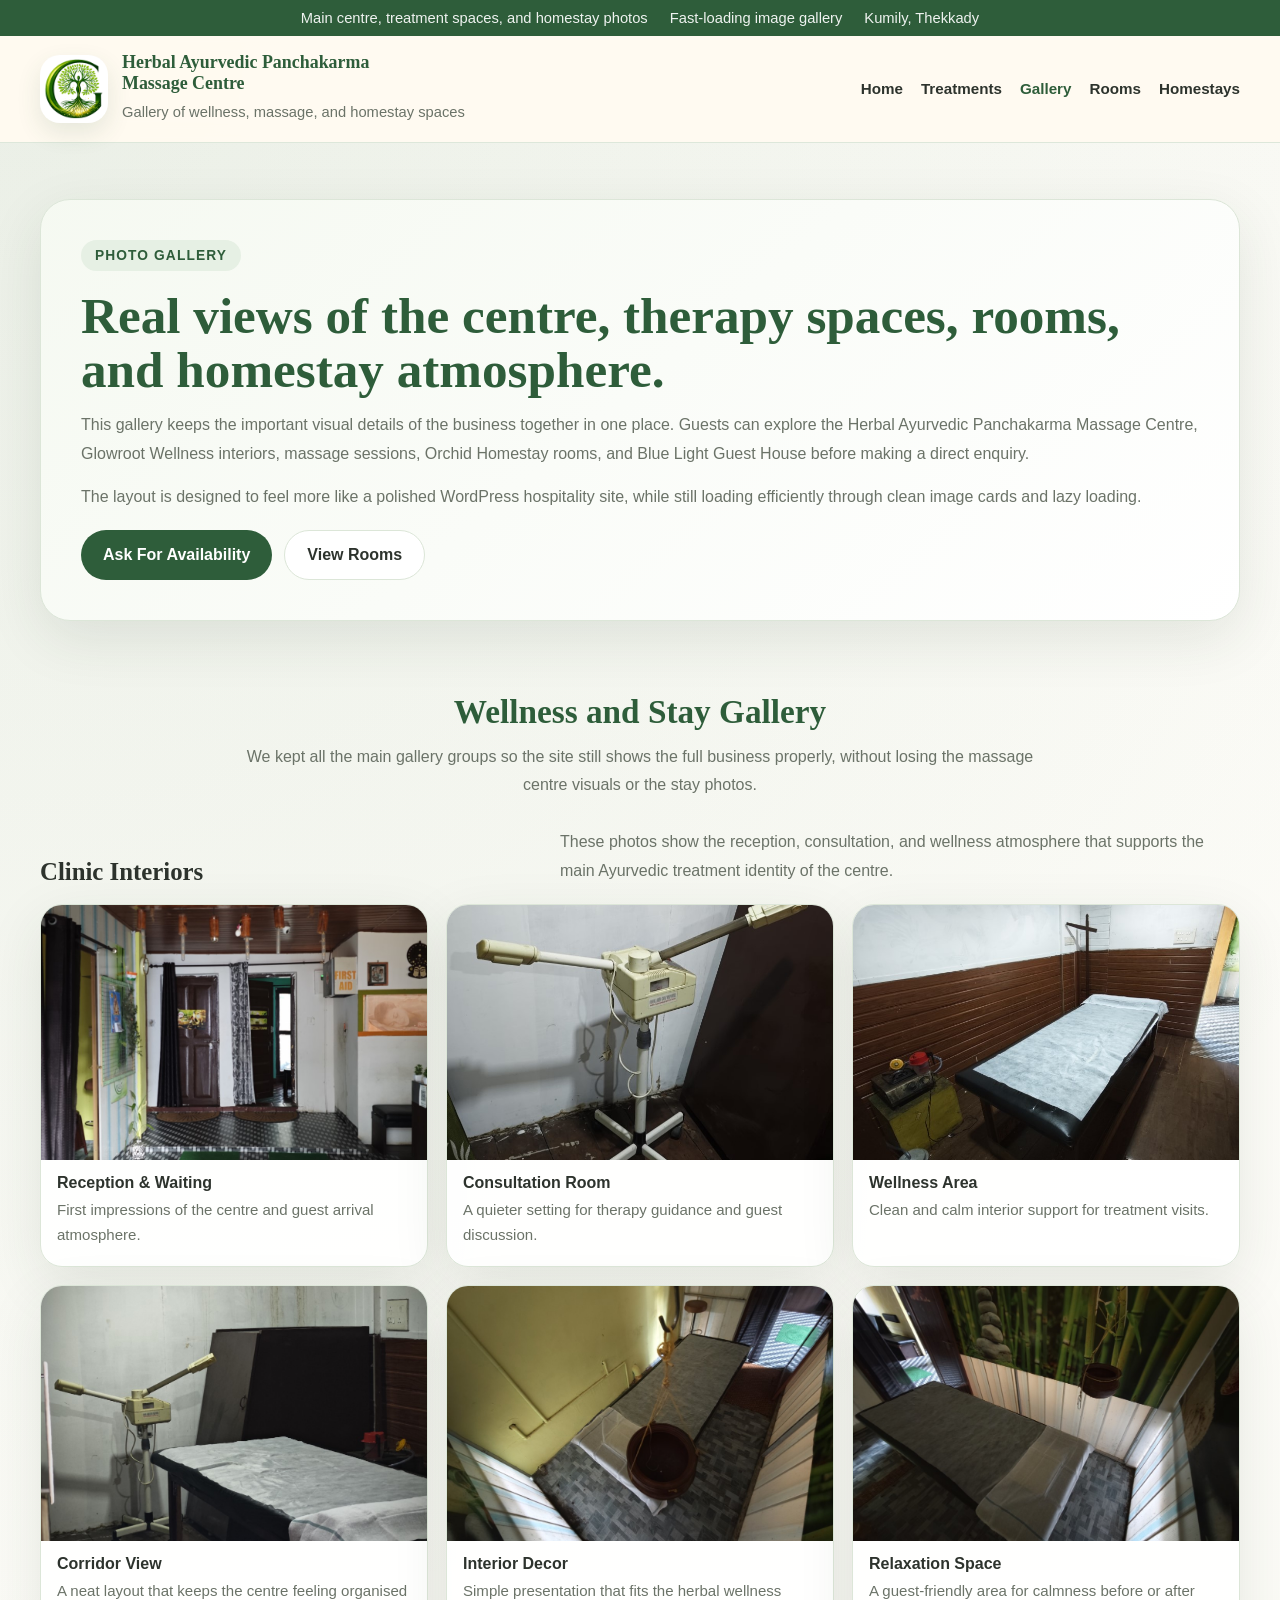
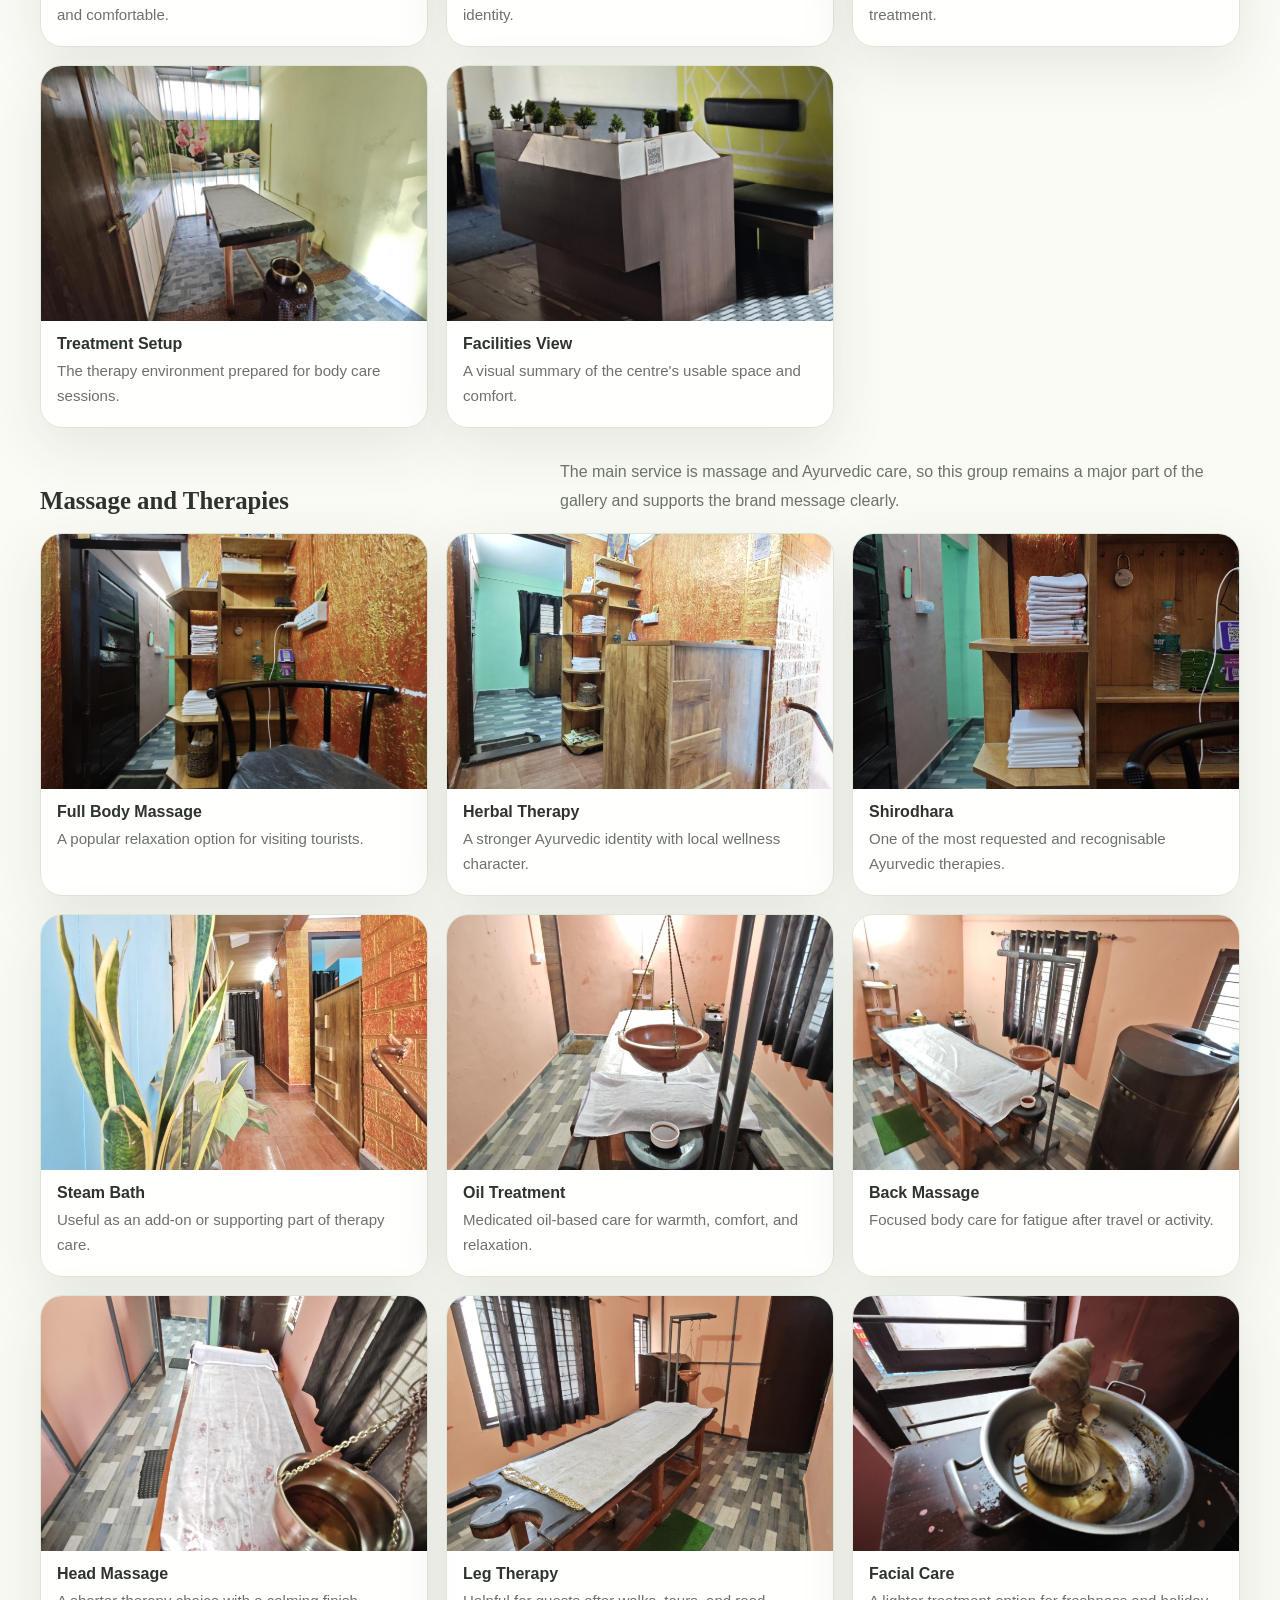
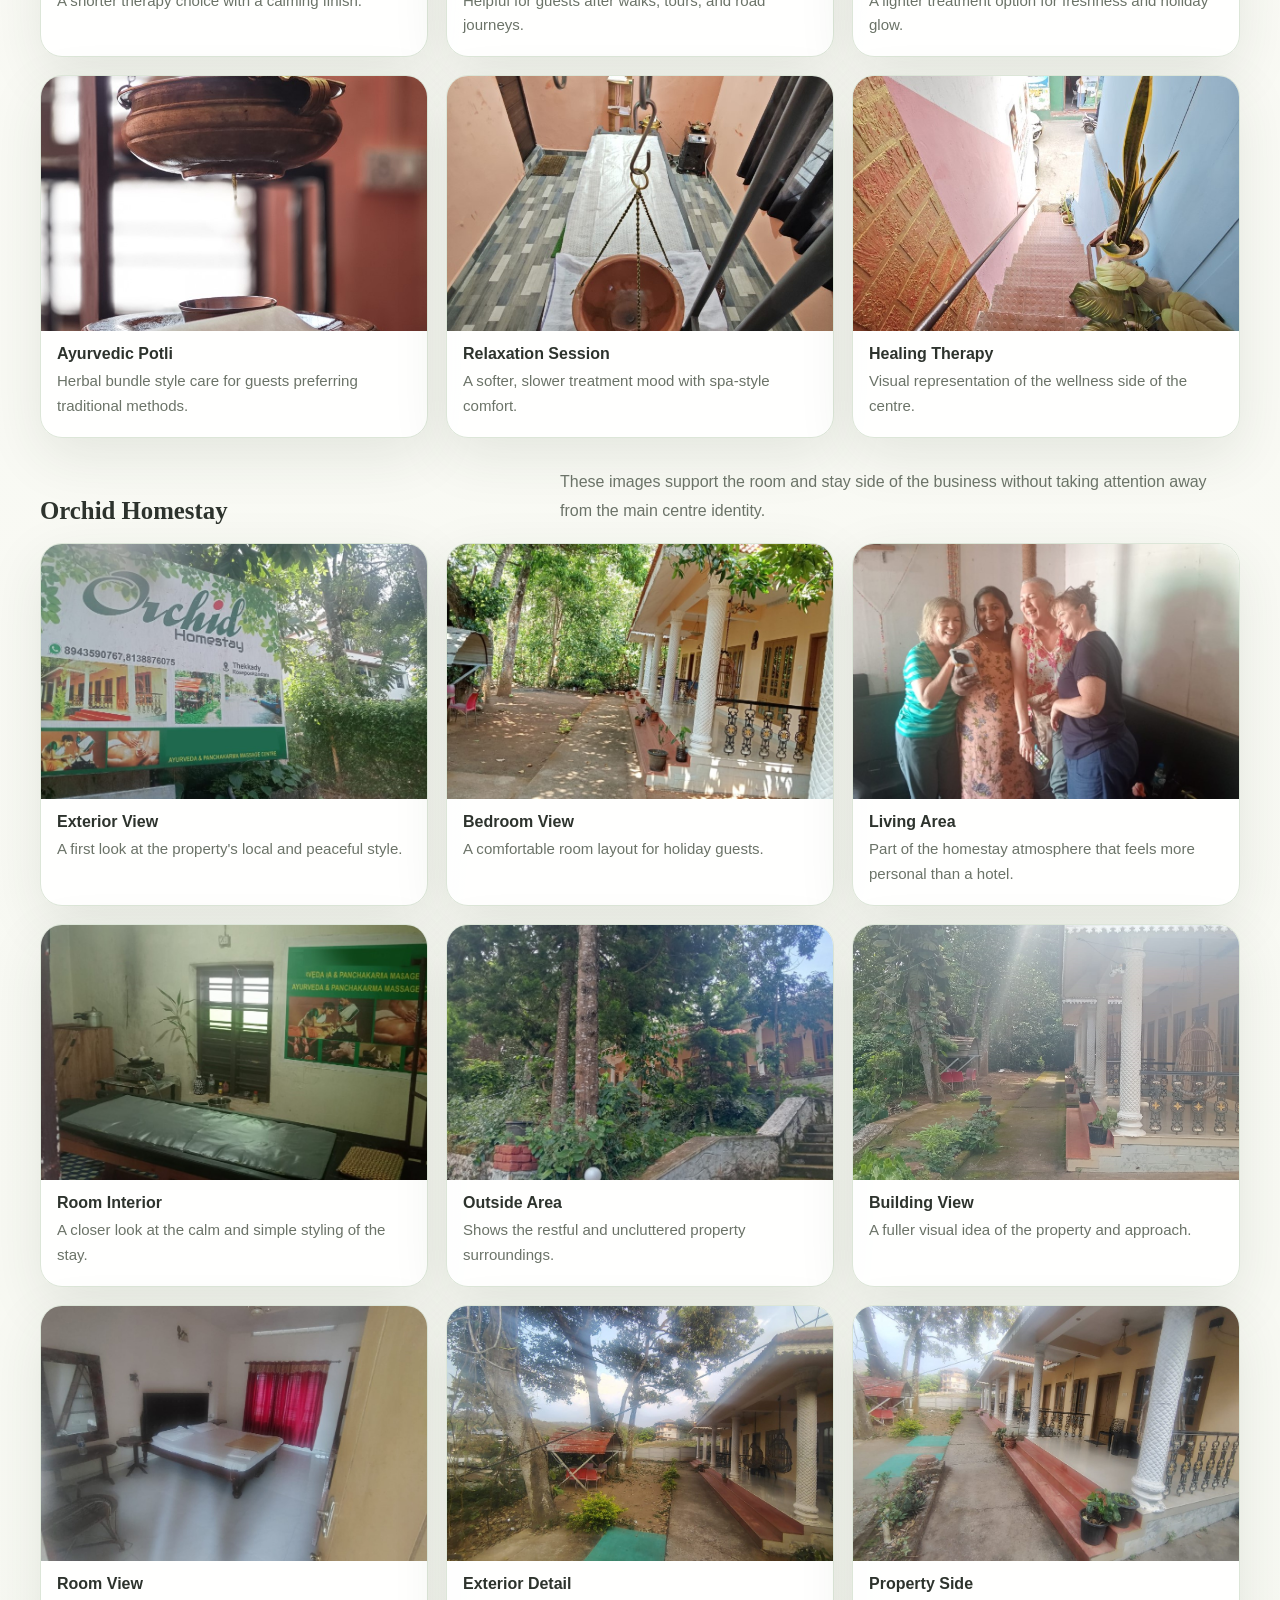
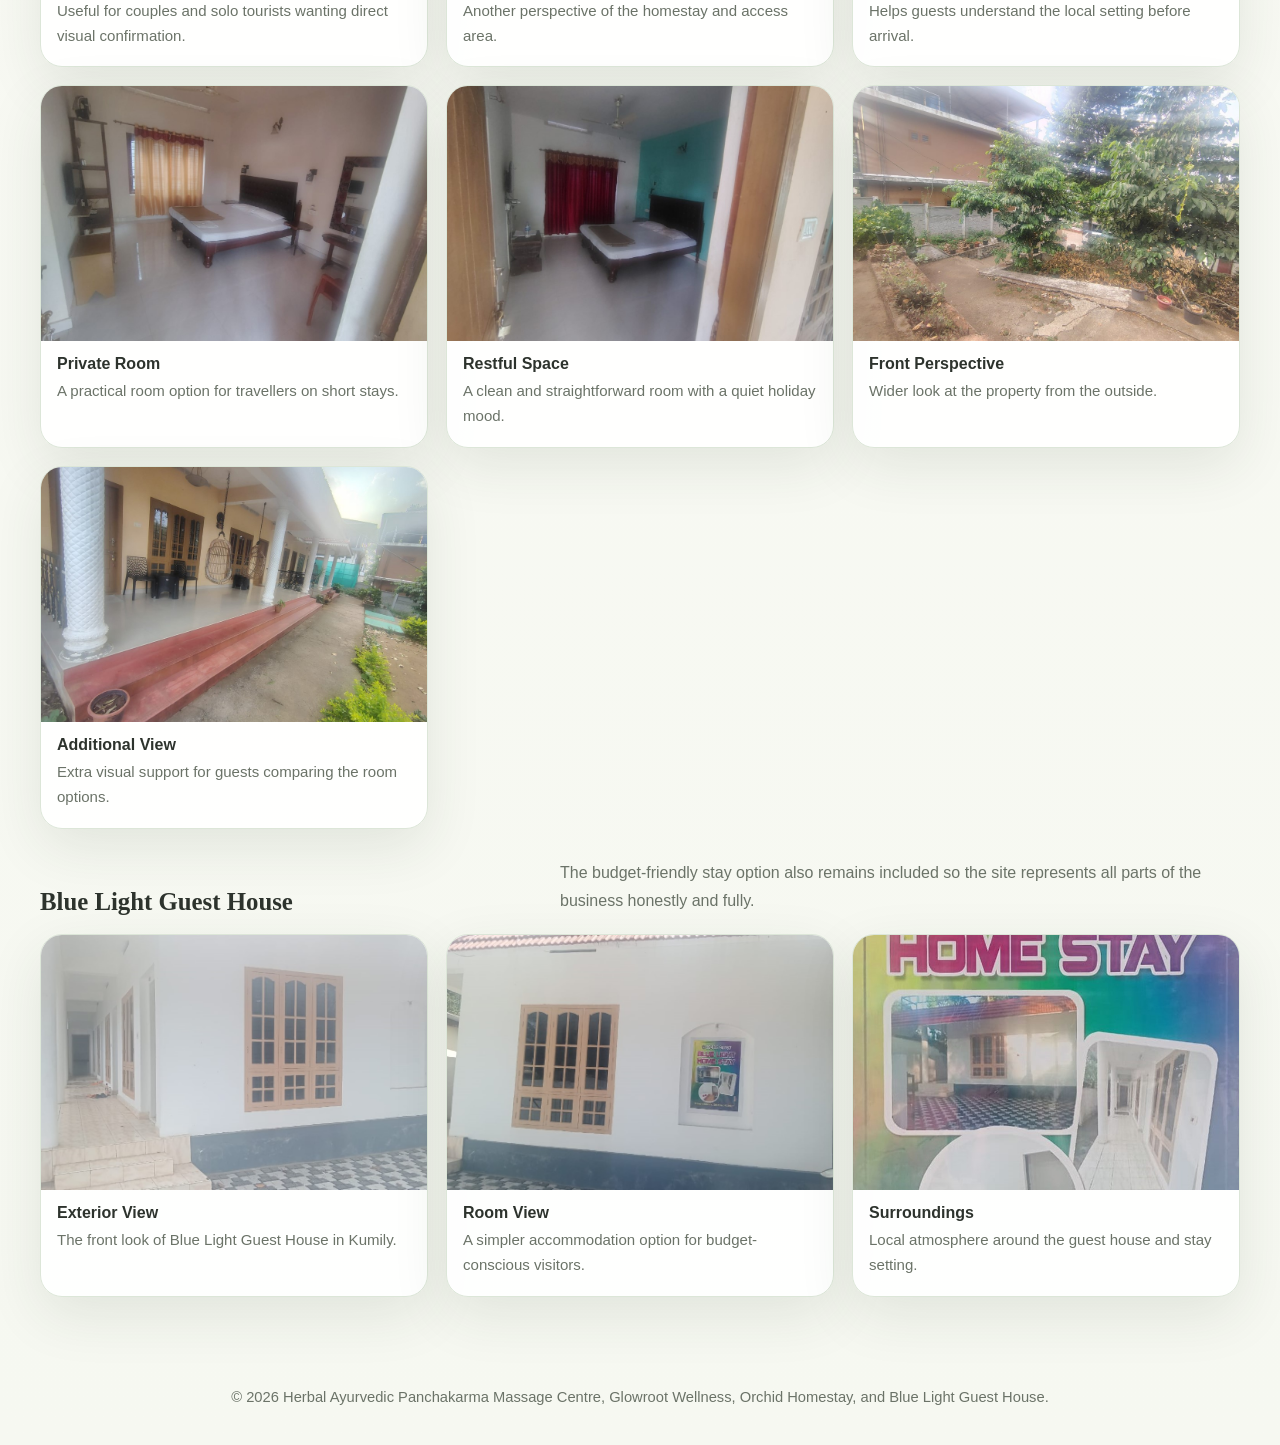
==== commit 99b29b83: "Add files via upload" ====
--- a/gallery.html
+++ b/gallery.html
@@ -1,396 +1,412 @@
-<!DOCTYPE html>
-<html lang="en">
-
-<head>
-  <meta charset="UTF-8" />
-  <meta name="viewport" content="width=device-width, initial-scale=1.0" />
-  <title>Gallery | Glowroot Wellness & Homestays</title>
-
-  <link rel="preconnect" href="https://fonts.googleapis.com">
-  <link rel="preconnect" href="https://fonts.gstatic.com" crossorigin>
-  <link href="https://fonts.googleapis.com/css2?family=Poppins:wght@300;400;600;700&family=Georgia&display=swap"
-    rel="stylesheet">
-  <link rel="stylesheet" href="https://cdnjs.cloudflare.com/ajax/libs/font-awesome/6.4.2/css/all.min.css">
-
-  <style>
-    /* Reuse Global Styles from Index */
-    body {
-      margin: 0;
-      font-family: 'Poppins', sans-serif;
-      background: #f8f9fa;
-      color: #222;
-    }
-
-    h1,
-    h2,
-    h3 {
-      color: #0f5132;
-    }
-
-    .container {
-      width: 90%;
-      max-width: 1200px;
-      margin: auto;
-    }
-
-    a {
-      text-decoration: none;
-      transition: 0.3s;
-    }
-
-    /* Top Bar */
-    .top-bar {
-      background: #0f5132;
-      padding: 10px 0;
-      border-bottom: 1px solid #d4af37;
-    }
-
-    .social-links {
-      display: flex;
-      justify-content: center;
-      gap: 30px;
-    }
-
-    .social-links a {
-      color: #ffffff !important;
-      font-size: 20px;
-    }
-
-    /* Header */
-    .header {
-      background: #fff;
-      padding: 15px 0;
-      box-shadow: 0 2px 10px rgba(0, 0, 0, 0.05);
-      position: relative;
-    }
-
-    .header-content {
-      display: flex;
-      flex-direction: column;
-      align-items: center;
-      text-align: center;
-    }
-
-    .brand-box {
-      display: flex;
-      align-items: center;
-      margin-bottom: 15px;
-    }
-
-    .logo-img {
-      height: 60px;
-      width: auto;
-      margin-right: 15px;
-    }
-
-    .brand-text h2 {
-      margin: 0;
-      font-family: 'Georgia', serif;
-      font-size: 20px;
-      color: #0f5132;
-    }
-
-    nav {
-      margin-top: 10px;
-    }
-
-    nav a {
-      color: #333;
-      margin: 0 15px;
-      font-weight: 600;
-      font-size: 14px;
-      text-transform: uppercase;
-      border-bottom: 2px solid transparent;
-    }
-
-    nav a:hover {
-      color: #0f5132;
-      border-bottom: 2px solid #d4af37;
-    }
-
-    /* Gallery Styles */
-    .page-title {
-      background: #0f5132;
-      color: white;
-      text-align: center;
-      padding: 60px 20px;
-      border-bottom: 4px solid #d4af37;
-    }
-
-    .page-title h1 {
-      color: white;
-      margin: 0;
-    }
-
-    .gallery-section {
-      padding: 50px 0;
-    }
-
-    .gallery-heading {
-      text-align: center;
-      font-family: 'Georgia', serif;
-      font-size: 28px;
-      margin-bottom: 30px;
-      border-bottom: 2px solid #ddd;
-      display: inline-block;
-      padding-bottom: 10px;
-    }
-
-    .sub-heading {
-      font-size: 22px;
-      color: #d4af37;
-      margin: 40px 0 20px;
-      font-weight: bold;
-      padding-left: 10px;
-      border-left: 4px solid #0f5132;
-    }
-
-    .gallery-grid {
-      display: grid;
-      grid-template-columns: repeat(auto-fit, minmax(300px, 1fr));
-      gap: 15px;
-    }
-
-    .gallery-item {
-      border-radius: 8px;
-      overflow: hidden;
-      box-shadow: 0 4px 10px rgba(0, 0, 0, 0.1);
-      transition: 0.3s;
-      background: white;
-    }
-
-    .gallery-item:hover {
-      transform: scale(1.02);
-    }
-
-    .gallery-item img {
-      width: 100%;
-      height: 250px;
-      object-fit: cover;
-      display: block;
-    }
-
-    .caption {
-      padding: 10px;
-      background: white;
-      text-align: center;
-      font-weight: bold;
-      color: #555;
-      font-size: 14px;
-    }
-
-    footer {
-      background: #222;
-      color: #aaa;
-      text-align: center;
-      padding: 30px 20px;
-      margin-top: 40px;
-      font-size: 12px;
-    }
-
-    @media (min-width: 768px) {
-      .header-content {
-        flex-direction: row;
-        justify-content: space-between;
-      }
-
-      .brand-box {
-        margin-bottom: 0;
-      }
-
-      nav {
-        margin-top: 0;
-      }
-    }
-  </style>
-</head>
-
-<body>
-
-  <div class="top-bar">
-    <div class="container social-links">
-      <a href="#"><i class="fab fa-instagram"></i></a>
-      <a href="#"><i class="fab fa-facebook-f"></i></a>
-      <a href="#"><i class="fab fa-youtube"></i></a>
-    </div>
-  </div>
-
-  <header class="header">
-    <div class="container header-content">
-      <div class="brand-box">
-        <img src="glowrootlogo.png" alt="Logo" class="logo-img">
-        <div class="brand-text">
-          <h2>GLOWROOT<br>WELLNESS</h2>
-        </div>
-      </div>
-      <nav>
-        <a href="index.html">Home</a>
-        <a href="services.html">Services</a>
-        <a href="gallery.html" style="color:#0f5132; border-bottom:2px solid #d4af37;">Gallery</a>
-        <a href="index.html#contact">Contact</a>
-      </nav>
-    </div>
-  </header>
-
-  <div class="page-title">
-    <div class="container">
-      <h1>Photo Gallery</h1>
-      <p>Explore our Wellness Centers and Homestays</p>
-    </div>
-  </div>
-
-  <div class="container gallery-section">
-
-    <div style="text-align: center;">
-      <h2 class="gallery-heading">Clinic Interiors</h2>
-    </div>
-    <div class="gallery-grid">
-      <div class="gallery-item"><img src="images/clinic1.jpeg" alt="Clinic">
-        <div class="caption">Reception & Waiting</div>
-      </div>
-      <div class="gallery-item"><img src="images/clinic2.jpeg" alt="Clinic">
-        <div class="caption">Consultation Room</div>
-      </div>
-      <div class="gallery-item"><img src="images/clinic3.jpeg" alt="Clinic">
-        <div class="caption">Wellness Area</div>
-      </div>
-      <div class="gallery-item"><img src="images/clinic4.jpeg" alt="Clinic">
-        <div class="caption">Corridor View</div>
-      </div>
-      <div class="gallery-item"><img src="images/clinic5.jpeg" alt="Clinic">
-        <div class="caption">Interior Decor</div>
-      </div>
-      <div class="gallery-item"><img src="images/clinic6.jpeg" alt="Clinic">
-        <div class="caption">Relaxation Space</div>
-      </div>
-      <div class="gallery-item"><img src="images/clinic7.jpeg" alt="Clinic">
-        <div class="caption">Treatment Setup</div>
-      </div>
-      <div class="gallery-item"><img src="images/clinic8.jpeg" alt="Clinic">
-        <div class="caption">Facilities</div>
-      </div>
-    </div>
-
-    <div style="text-align: center; margin-top: 60px;">
-      <h2 class="gallery-heading">Massage & Therapies</h2>
-    </div>
-    <div class="gallery-grid">
-      <div class="gallery-item"><img src="images/massage1.jpeg" alt="Massage">
-        <div class="caption">Full Body Massage</div>
-      </div>
-      <div class="gallery-item"><img src="images/massage2.jpeg" alt="Massage">
-        <div class="caption">Herbal Therapy</div>
-      </div>
-      <div class="gallery-item"><img src="images/massage3.jpeg" alt="Massage">
-        <div class="caption">Shirodhara</div>
-      </div>
-      <div class="gallery-item"><img src="images/massage4.jpeg" alt="Massage">
-        <div class="caption">Steam Bath</div>
-      </div>
-      <div class="gallery-item"><img src="images/massage5.jpeg" alt="Massage">
-        <div class="caption">Oil Treatment</div>
-      </div>
-      <div class="gallery-item"><img src="images/massage6.jpeg" alt="Massage">
-        <div class="caption">Back Massage</div>
-      </div>
-      <div class="gallery-item"><img src="images/massage7.jpeg" alt="Massage">
-        <div class="caption">Head Massage</div>
-      </div>
-      <div class="gallery-item"><img src="images/massage8.jpeg" alt="Massage">
-        <div class="caption">Leg Therapy</div>
-      </div>
-      <div class="gallery-item"><img src="images/massage9.jpeg" alt="Massage">
-        <div class="caption">Facial Care</div>
-      </div>
-      <div class="gallery-item"><img src="images/massage10.jpeg" alt="Massage">
-        <div class="caption">Ayurvedic Potli</div>
-      </div>
-      <div class="gallery-item"><img src="images/massage11.jpeg" alt="Massage">
-        <div class="caption">Relaxation</div>
-      </div>
-      <div class="gallery-item"><img src="images/massage12.jpeg" alt="Massage">
-        <div class="caption">Healing Therapy</div>
-      </div>
-    </div>
-
-    <div style="text-align: center; margin-top: 60px;">
-      <h2 class="gallery-heading">Our Homestays</h2>
-    </div>
-
-    <h3 class="sub-heading">🏡 Orchid Homestay</h3>
-    <div class="gallery-grid">
-      <div class="gallery-item">
-        <img src="images/orchid-1.jpeg" alt="Orchid Exterior">
-        <div class="caption">Exterior View</div>
-      </div>
-      <div class="gallery-item">
-        <img src="images/orchid-2.jpeg" alt="Orchid Bedroom">
-        <div class="caption">Exterior View</div>
-      </div>
-      <div class="gallery-item">
-        <img src="images/orchid-3.jpeg" alt="Orchid Living">
-        <div class="caption">Living Area</div>
-      </div>
-      <div class="gallery-item">
-        <img src="images/orchid-4.jpeg" alt="Orchid Dining">
-        <div class="caption">Spa Room</div>
-      </div>
-      <div class="gallery-item">
-        <img src="images/orchid-5.jpeg" alt="Orchid Balcony">
-        <div class="caption">Exterior View</div>
-      </div>
-      <div class="gallery-item">
-        <img src="images/orchid-6.jpeg" alt="Orchid Garden">
-        <div class="caption">Exterior View</div>
-      </div>
-      <div class="gallery-item">
-        <img src="images/orchid-7.jpeg" alt="Orchid Exterior">
-        <div class="caption">Room View</div>
-      </div>
-      <div class="gallery-item">
-        <img src="images/orchid-8.jpeg" alt="Orchid Exterior">
-        <div class="caption">Exterior View</div>
-      </div>
-      <div class="gallery-item">
-        <img src="images/orchid-9.jpeg" alt="Orchid Exterior">
-        <div class="caption">Exterior View</div>
-      </div>
-      <div class="gallery-item">
-        <img src="images/orchid-10.jpeg" alt="Orchid Exterior">
-        <div class="caption">Room View</div>
-      </div>
-      <div class="gallery-item">
-        <img src="images/orchid-11.jpeg" alt="Orchid Exterior">
-        <div class="caption">Room View</div>
-      </div>
-      <div class="gallery-item">
-        <img src="images/orchid-12.jpeg" alt="Orchid Exterior">
-        <div class="caption">Exterior View</div>
-      </div>
-    </div>
-
-    <h3 class="sub-heading">🏡 Blue Light Guest House</h3>
-    <div class="gallery-grid">
-      <div class="gallery-item">
-        <img src="images/bluelight-1.jpeg" alt="Blue Light Front">
-        <div class="caption">Exterior View</div>
-      </div>
-      <div class="gallery-item">
-        <img src="images/bluelight-2.jpeg" alt="Blue Light Room">
-        <div class="caption">Exterior View</div>
-      </div>
-      <div class="gallery-item">
-        <img src="images/bluelight-3.jpeg" alt="Blue Light View">
-        <div class="caption">Surroundings</div>
-      </div>
-    </div>
-
-  </div>
-
-  <footer>
-    <p>© 2026 Glowroot Wellness | Thekkady, Kerala | Powered By MaxEfex</p>
-  </footer>
-
-</body>
-
-</html>+<!DOCTYPE html>
+<html lang="en">
+
+<head>
+  <meta charset="UTF-8">
+  <meta name="viewport" content="width=device-width, initial-scale=1.0">
+  <meta name="description"
+    content="Gallery of Herbal Ayurvedic Panchakarma Massage Centre, Glowroot Wellness, Orchid Homestay, and Blue Light Guest House in Kumily.">
+  <title>Gallery | Herbal Ayurvedic Panchakarma Massage Centre</title>
+  <style>
+    :root {
+      --green-deep: #2e5d3a;
+      --green-main: #5f8f62;
+      --green-soft: #e6f0e4;
+      --green-pale: #f5f9f1;
+      --cream: #fffaf1;
+      --text: #2d332d;
+      --muted: #6b7368;
+      --white: #ffffff;
+      --line: #dce6d8;
+      --shadow: 0 18px 55px rgba(41, 54, 40, 0.10);
+      --radius: 24px;
+      --max: 1200px;
+    }
+
+    * { box-sizing: border-box; }
+    body {
+      margin: 0;
+      font-family: "Segoe UI", Tahoma, Geneva, Verdana, sans-serif;
+      color: var(--text);
+      background:
+        radial-gradient(circle at top left, rgba(95, 143, 98, 0.12), transparent 26%),
+        linear-gradient(180deg, #fdfcf8 0%, #f6f8f1 100%);
+    }
+
+    img { max-width: 100%; display: block; }
+    a { color: inherit; text-decoration: none; }
+    .container { width: min(calc(100% - 32px), var(--max)); margin: 0 auto; }
+
+    .topbar {
+      background: var(--green-deep);
+      color: rgba(255, 255, 255, 0.92);
+      font-size: 0.92rem;
+    }
+
+    .topbar .container {
+      display: flex;
+      flex-wrap: wrap;
+      justify-content: center;
+      gap: 10px 22px;
+      padding: 10px 0;
+    }
+
+    .site-header {
+      position: sticky;
+      top: 0;
+      z-index: 30;
+      background: rgba(255, 250, 241, 0.96);
+      backdrop-filter: blur(12px);
+      border-bottom: 1px solid rgba(220, 230, 216, 0.95);
+    }
+
+    .header-row {
+      display: flex;
+      align-items: center;
+      justify-content: space-between;
+      gap: 20px;
+      padding: 16px 0;
+    }
+
+    .brand {
+      display: flex;
+      align-items: center;
+      gap: 14px;
+    }
+
+    .brand img {
+      width: 68px;
+      height: 68px;
+      object-fit: contain;
+      border-radius: 20px;
+      background: var(--white);
+      box-shadow: 0 10px 24px rgba(46, 93, 58, 0.12);
+      padding: 4px;
+    }
+
+    .brand h1 {
+      margin: 0;
+      font-family: Georgia, "Times New Roman", serif;
+      font-size: 1.12rem;
+      line-height: 1.18;
+      color: var(--green-deep);
+    }
+
+    .brand p { margin: 5px 0 0; font-size: 0.92rem; color: var(--muted); }
+
+    .nav {
+      display: flex;
+      flex-wrap: wrap;
+      gap: 12px 18px;
+      font-size: 0.95rem;
+      font-weight: 700;
+    }
+
+    .nav a.active { color: var(--green-deep); }
+
+    .hero {
+      padding: 56px 0 38px;
+    }
+
+    .hero-box {
+      border-radius: 30px;
+      border: 1px solid var(--line);
+      box-shadow: var(--shadow);
+      padding: 40px;
+      background:
+        linear-gradient(140deg, rgba(245, 249, 241, 0.97), rgba(255, 255, 255, 0.98)),
+        var(--white);
+    }
+
+    .eyebrow {
+      display: inline-flex;
+      align-items: center;
+      padding: 8px 14px;
+      border-radius: 999px;
+      background: var(--green-soft);
+      color: var(--green-deep);
+      font-size: 0.86rem;
+      font-weight: 800;
+      letter-spacing: 0.08em;
+      text-transform: uppercase;
+    }
+
+    h2, h3 {
+      font-family: Georgia, "Times New Roman", serif;
+      color: var(--green-deep);
+    }
+
+    .hero h2 {
+      margin: 18px 0 14px;
+      font-size: clamp(2rem, 4vw, 3.8rem);
+      line-height: 1.06;
+    }
+
+    p {
+      margin: 0 0 14px;
+      line-height: 1.8;
+      color: var(--muted);
+    }
+
+    .cta-row {
+      display: flex;
+      flex-wrap: wrap;
+      gap: 12px;
+      margin-top: 18px;
+    }
+
+    .btn,
+    .btn-secondary {
+      display: inline-flex;
+      align-items: center;
+      justify-content: center;
+      min-height: 50px;
+      padding: 0 22px;
+      border-radius: 999px;
+      font-weight: 700;
+    }
+
+    .btn { background: var(--green-deep); color: var(--white); }
+    .btn-secondary { background: var(--white); color: var(--text); border: 1px solid var(--line); }
+
+    .section { padding: 34px 0; }
+    .section-title {
+      margin: 0 0 12px;
+      text-align: center;
+      font-size: clamp(1.8rem, 2.6vw, 2.7rem);
+    }
+
+    .section-intro {
+      max-width: 820px;
+      margin: 0 auto 28px;
+      text-align: center;
+      line-height: 1.8;
+      color: var(--muted);
+    }
+
+    .group {
+      margin-bottom: 30px;
+    }
+
+    .group-head {
+      display: flex;
+      flex-wrap: wrap;
+      justify-content: space-between;
+      align-items: end;
+      gap: 12px;
+      margin-bottom: 18px;
+    }
+
+    .group-head h3 {
+      margin: 0;
+      font-size: 1.55rem;
+      color: var(--black);
+    }
+
+    .group-head p {
+      max-width: 680px;
+      margin: 0;
+    }
+
+    .gallery-grid {
+      display: grid;
+      grid-template-columns: repeat(3, minmax(0, 1fr));
+      gap: 18px;
+    }
+
+    .gallery-item {
+      overflow: hidden;
+      background: rgba(255, 255, 255, 0.95);
+      border: 1px solid var(--line);
+      border-radius: 22px;
+      box-shadow: var(--shadow);
+    }
+
+    .gallery-item img {
+      width: 100%;
+      height: 255px;
+      object-fit: cover;
+      background: #eef3eb;
+    }
+
+    .caption {
+      padding: 14px 16px 18px;
+    }
+
+    .caption strong {
+      display: block;
+      margin-bottom: 6px;
+      color: var(--text);
+      font-size: 1rem;
+    }
+
+    .caption span {
+      color: var(--muted);
+      font-size: 0.94rem;
+      line-height: 1.65;
+    }
+
+    footer {
+      padding: 28px 0 40px;
+      text-align: center;
+      color: var(--muted);
+      font-size: 0.92rem;
+    }
+
+    @media (max-width: 980px) {
+      .gallery-grid {
+        grid-template-columns: 1fr;
+      }
+
+      .header-row {
+        flex-direction: column;
+        align-items: flex-start;
+      }
+    }
+
+    @media (max-width: 680px) {
+      .hero-box {
+        padding: 22px;
+      }
+    }
+  </style>
+</head>
+
+<body>
+  <div class="topbar">
+    <div class="container">
+      <span>Main centre, treatment spaces, and homestay photos</span>
+      <span>Fast-loading image gallery</span>
+      <span>Kumily, Thekkady</span>
+    </div>
+  </div>
+
+  <header class="site-header">
+    <div class="container header-row">
+      <div class="brand">
+        <img src="glowrootlogo.png" alt="Herbal Ayurvedic Panchakarma Massage Centre logo" width="68" height="68">
+        <div>
+          <h1>Herbal Ayurvedic Panchakarma<br>Massage Centre</h1>
+          <p>Gallery of wellness, massage, and homestay spaces</p>
+        </div>
+      </div>
+      <nav class="nav" aria-label="Primary navigation">
+        <a href="index.html">Home</a>
+        <a href="services.html">Treatments</a>
+        <a class="active" href="gallery.html">Gallery</a>
+        <a href="rooms.html">Rooms</a>
+        <a href="homestays.html">Homestays</a>
+      </nav>
+    </div>
+  </header>
+
+  <main>
+    <section class="hero">
+      <div class="container">
+        <div class="hero-box">
+          <span class="eyebrow">Photo Gallery</span>
+          <h2>Real views of the centre, therapy spaces, rooms, and homestay atmosphere.</h2>
+          <p>This gallery keeps the important visual details of the business together in one place. Guests can explore
+            the Herbal Ayurvedic Panchakarma Massage Centre, Glowroot Wellness interiors, massage sessions, Orchid
+            Homestay rooms, and Blue Light Guest House before making a direct enquiry.</p>
+          <p>The layout is designed to feel more like a polished WordPress hospitality site, while still loading
+            efficiently through clean image cards and lazy loading.</p>
+          <div class="cta-row">
+            <a class="btn" href="https://wa.me/918943150767">Ask For Availability</a>
+            <a class="btn-secondary" href="rooms.html">View Rooms</a>
+          </div>
+        </div>
+      </div>
+    </section>
+
+    <section class="section">
+      <div class="container">
+        <h2 class="section-title">Wellness and Stay Gallery</h2>
+        <p class="section-intro">We kept all the main gallery groups so the site still shows the full business properly,
+          without losing the massage centre visuals or the stay photos.</p>
+
+        <div class="group">
+          <div class="group-head">
+            <h3>Clinic Interiors</h3>
+            <p>These photos show the reception, consultation, and wellness atmosphere that supports the main Ayurvedic
+              treatment identity of the centre.</p>
+          </div>
+          <div class="gallery-grid">
+            <article class="gallery-item"><img loading="lazy" src="images/clinic1.jpeg" alt="Reception and waiting area"><div class="caption"><strong>Reception & Waiting</strong><span>First impressions of the centre and guest arrival atmosphere.</span></div></article>
+            <article class="gallery-item"><img loading="lazy" src="images/clinic2.jpeg" alt="Consultation room"><div class="caption"><strong>Consultation Room</strong><span>A quieter setting for therapy guidance and guest discussion.</span></div></article>
+            <article class="gallery-item"><img loading="lazy" src="images/clinic3.jpeg" alt="Wellness area"><div class="caption"><strong>Wellness Area</strong><span>Clean and calm interior support for treatment visits.</span></div></article>
+            <article class="gallery-item"><img loading="lazy" src="images/clinic4.jpeg" alt="Corridor view"><div class="caption"><strong>Corridor View</strong><span>A neat layout that keeps the centre feeling organised and comfortable.</span></div></article>
+            <article class="gallery-item"><img loading="lazy" src="images/clinic5.jpeg" alt="Interior decor"><div class="caption"><strong>Interior Decor</strong><span>Simple presentation that fits the herbal wellness identity.</span></div></article>
+            <article class="gallery-item"><img loading="lazy" src="images/clinic6.jpeg" alt="Relaxation space"><div class="caption"><strong>Relaxation Space</strong><span>A guest-friendly area for calmness before or after treatment.</span></div></article>
+            <article class="gallery-item"><img loading="lazy" src="images/clinic7.jpeg" alt="Treatment setup"><div class="caption"><strong>Treatment Setup</strong><span>The therapy environment prepared for body care sessions.</span></div></article>
+            <article class="gallery-item"><img loading="lazy" src="images/clinic8.jpeg" alt="Facilities"><div class="caption"><strong>Facilities View</strong><span>A visual summary of the centre's usable space and comfort.</span></div></article>
+          </div>
+        </div>
+
+        <div class="group">
+          <div class="group-head">
+            <h3>Massage and Therapies</h3>
+            <p>The main service is massage and Ayurvedic care, so this group remains a major part of the gallery and
+              supports the brand message clearly.</p>
+          </div>
+          <div class="gallery-grid">
+            <article class="gallery-item"><img loading="lazy" src="images/massage1.jpeg" alt="Full body massage"><div class="caption"><strong>Full Body Massage</strong><span>A popular relaxation option for visiting tourists.</span></div></article>
+            <article class="gallery-item"><img loading="lazy" src="images/massage2.jpeg" alt="Herbal therapy"><div class="caption"><strong>Herbal Therapy</strong><span>A stronger Ayurvedic identity with local wellness character.</span></div></article>
+            <article class="gallery-item"><img loading="lazy" src="images/massage3.jpeg" alt="Shirodhara"><div class="caption"><strong>Shirodhara</strong><span>One of the most requested and recognisable Ayurvedic therapies.</span></div></article>
+            <article class="gallery-item"><img loading="lazy" src="images/massage4.jpeg" alt="Steam bath"><div class="caption"><strong>Steam Bath</strong><span>Useful as an add-on or supporting part of therapy care.</span></div></article>
+            <article class="gallery-item"><img loading="lazy" src="images/massage5.jpeg" alt="Oil treatment"><div class="caption"><strong>Oil Treatment</strong><span>Medicated oil-based care for warmth, comfort, and relaxation.</span></div></article>
+            <article class="gallery-item"><img loading="lazy" src="images/massage6.jpeg" alt="Back massage"><div class="caption"><strong>Back Massage</strong><span>Focused body care for fatigue after travel or activity.</span></div></article>
+            <article class="gallery-item"><img loading="lazy" src="images/massage7.jpeg" alt="Head massage"><div class="caption"><strong>Head Massage</strong><span>A shorter therapy choice with a calming finish.</span></div></article>
+            <article class="gallery-item"><img loading="lazy" src="images/massage8.jpeg" alt="Leg therapy"><div class="caption"><strong>Leg Therapy</strong><span>Helpful for guests after walks, tours, and road journeys.</span></div></article>
+            <article class="gallery-item"><img loading="lazy" src="images/massage9.jpeg" alt="Facial care"><div class="caption"><strong>Facial Care</strong><span>A lighter treatment option for freshness and holiday glow.</span></div></article>
+            <article class="gallery-item"><img loading="lazy" src="images/massage10.jpeg" alt="Ayurvedic potli therapy"><div class="caption"><strong>Ayurvedic Potli</strong><span>Herbal bundle style care for guests preferring traditional methods.</span></div></article>
+            <article class="gallery-item"><img loading="lazy" src="images/massage11.jpeg" alt="Relaxation session"><div class="caption"><strong>Relaxation Session</strong><span>A softer, slower treatment mood with spa-style comfort.</span></div></article>
+            <article class="gallery-item"><img loading="lazy" src="images/massage12.jpeg" alt="Healing therapy"><div class="caption"><strong>Healing Therapy</strong><span>Visual representation of the wellness side of the centre.</span></div></article>
+          </div>
+        </div>
+
+        <div class="group">
+          <div class="group-head">
+            <h3>Orchid Homestay</h3>
+            <p>These images support the room and stay side of the business without taking attention away from the main
+              centre identity.</p>
+          </div>
+          <div class="gallery-grid">
+            <article class="gallery-item"><img loading="lazy" src="images/orchid-1.jpeg" alt="Orchid exterior"><div class="caption"><strong>Exterior View</strong><span>A first look at the property's local and peaceful style.</span></div></article>
+            <article class="gallery-item"><img loading="lazy" src="images/orchid-2.jpeg" alt="Orchid bedroom"><div class="caption"><strong>Bedroom View</strong><span>A comfortable room layout for holiday guests.</span></div></article>
+            <article class="gallery-item"><img loading="lazy" src="images/orchid-3.jpeg" alt="Living area"><div class="caption"><strong>Living Area</strong><span>Part of the homestay atmosphere that feels more personal than a hotel.</span></div></article>
+            <article class="gallery-item"><img loading="lazy" src="images/orchid-4.jpeg" alt="Interior room"><div class="caption"><strong>Room Interior</strong><span>A closer look at the calm and simple styling of the stay.</span></div></article>
+            <article class="gallery-item"><img loading="lazy" src="images/orchid-5.jpeg" alt="Outside view"><div class="caption"><strong>Outside Area</strong><span>Shows the restful and uncluttered property surroundings.</span></div></article>
+            <article class="gallery-item"><img loading="lazy" src="images/orchid-6.jpeg" alt="Building view"><div class="caption"><strong>Building View</strong><span>A fuller visual idea of the property and approach.</span></div></article>
+            <article class="gallery-item"><img loading="lazy" src="images/orchid-7.jpeg" alt="Room view"><div class="caption"><strong>Room View</strong><span>Useful for couples and solo tourists wanting direct visual confirmation.</span></div></article>
+            <article class="gallery-item"><img loading="lazy" src="images/orchid-8.jpeg" alt="Exterior detail"><div class="caption"><strong>Exterior Detail</strong><span>Another perspective of the homestay and access area.</span></div></article>
+            <article class="gallery-item"><img loading="lazy" src="images/orchid-9.jpeg" alt="Property side"><div class="caption"><strong>Property Side</strong><span>Helps guests understand the local setting before arrival.</span></div></article>
+            <article class="gallery-item"><img loading="lazy" src="images/orchid-10.jpeg" alt="Private room"><div class="caption"><strong>Private Room</strong><span>A practical room option for travellers on short stays.</span></div></article>
+            <article class="gallery-item"><img loading="lazy" src="images/orchid-11.jpeg" alt="Restful room"><div class="caption"><strong>Restful Space</strong><span>A clean and straightforward room with a quiet holiday mood.</span></div></article>
+            <article class="gallery-item"><img loading="lazy" src="images/orchid-12.jpeg" alt="Front perspective"><div class="caption"><strong>Front Perspective</strong><span>Wider look at the property from the outside.</span></div></article>
+            <article class="gallery-item"><img loading="lazy" src="images/orchid-13.jpeg" alt="Additional Orchid view"><div class="caption"><strong>Additional View</strong><span>Extra visual support for guests comparing the room options.</span></div></article>
+          </div>
+        </div>
+
+        <div class="group">
+          <div class="group-head">
+            <h3>Blue Light Guest House</h3>
+            <p>The budget-friendly stay option also remains included so the site represents all parts of the business
+              honestly and fully.</p>
+          </div>
+          <div class="gallery-grid">
+            <article class="gallery-item"><img loading="lazy" src="images/bluelight-1.jpeg" alt="Blue Light exterior"><div class="caption"><strong>Exterior View</strong><span>The front look of Blue Light Guest House in Kumily.</span></div></article>
+            <article class="gallery-item"><img loading="lazy" src="images/bluelight-2.jpeg" alt="Blue Light room"><div class="caption"><strong>Room View</strong><span>A simpler accommodation option for budget-conscious visitors.</span></div></article>
+            <article class="gallery-item"><img loading="lazy" src="images/bluelight-3.jpeg" alt="Blue Light surroundings"><div class="caption"><strong>Surroundings</strong><span>Local atmosphere around the guest house and stay setting.</span></div></article>
+          </div>
+        </div>
+      </div>
+    </section>
+  </main>
+
+  <footer>
+    <div class="container">© 2026 Herbal Ayurvedic Panchakarma Massage Centre, Glowroot Wellness, Orchid Homestay, and Blue Light Guest House.</div>
+  </footer>
+</body>
+
+</html>
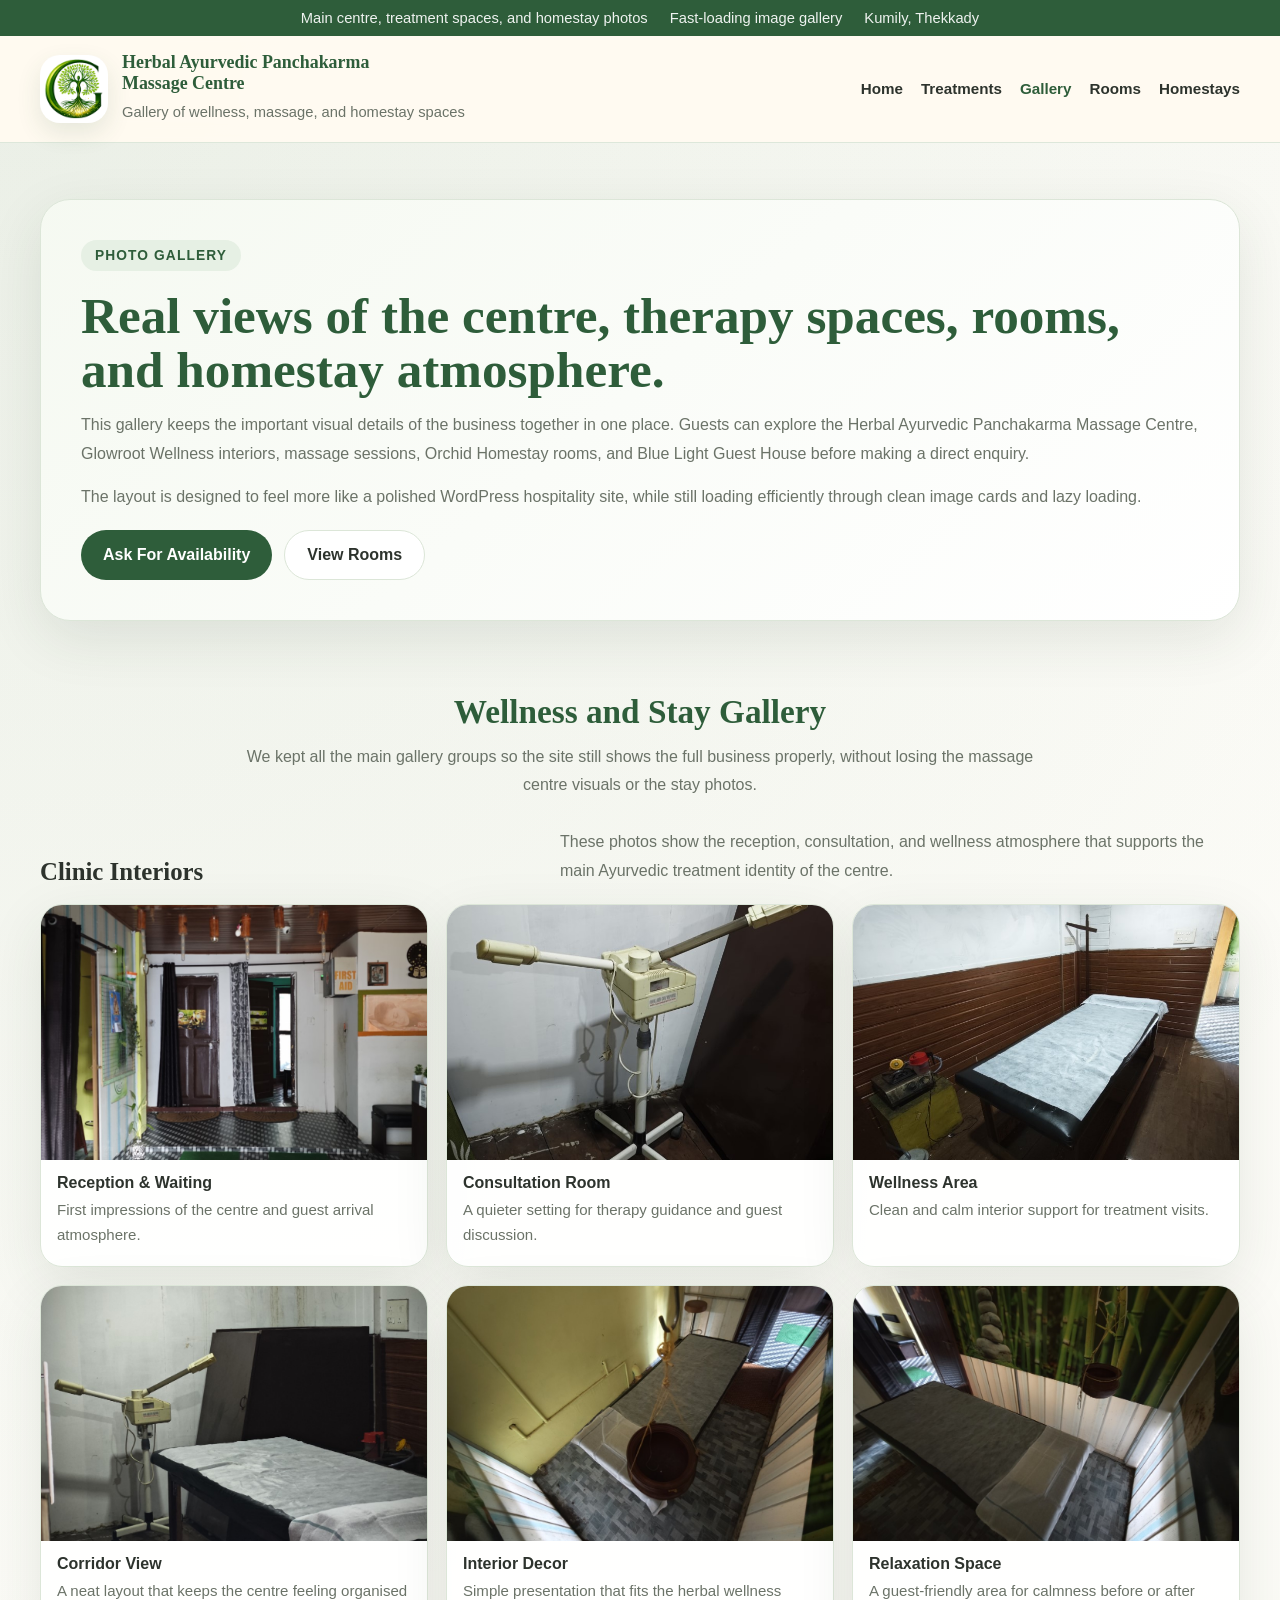
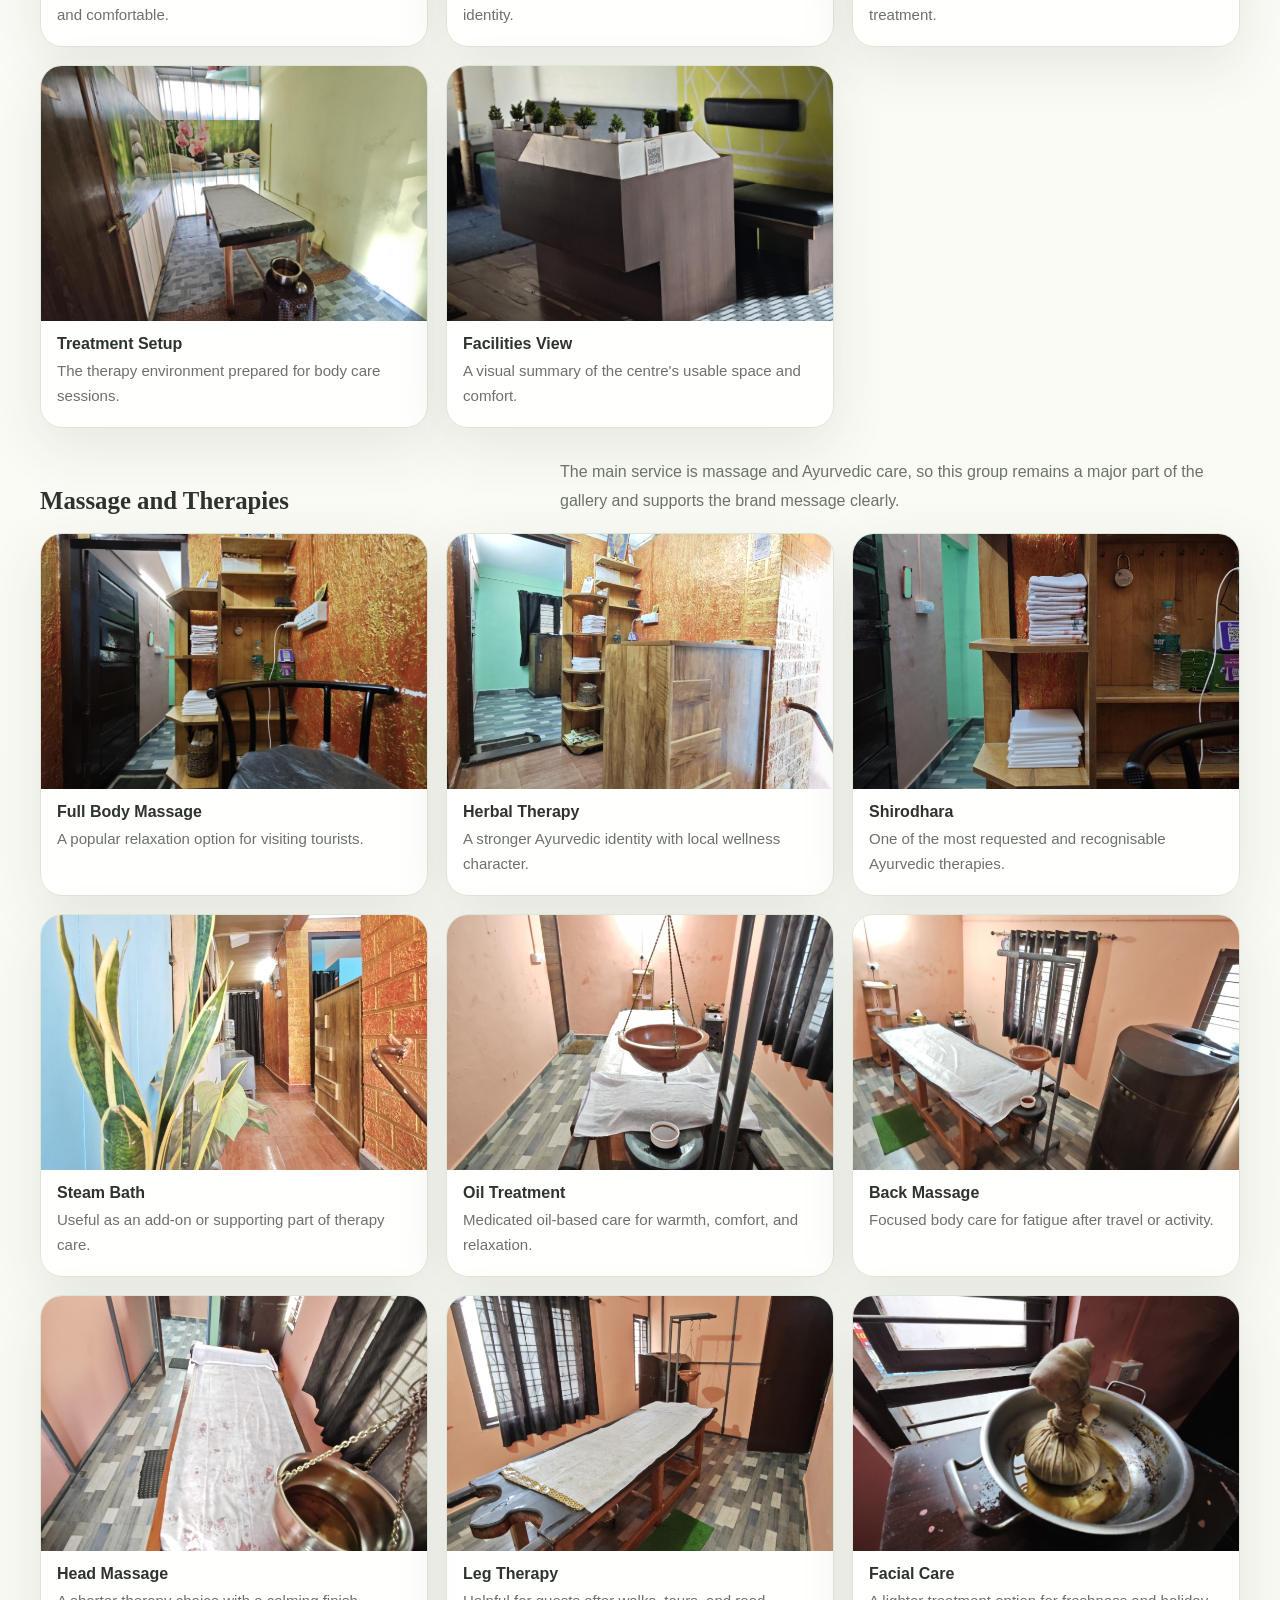
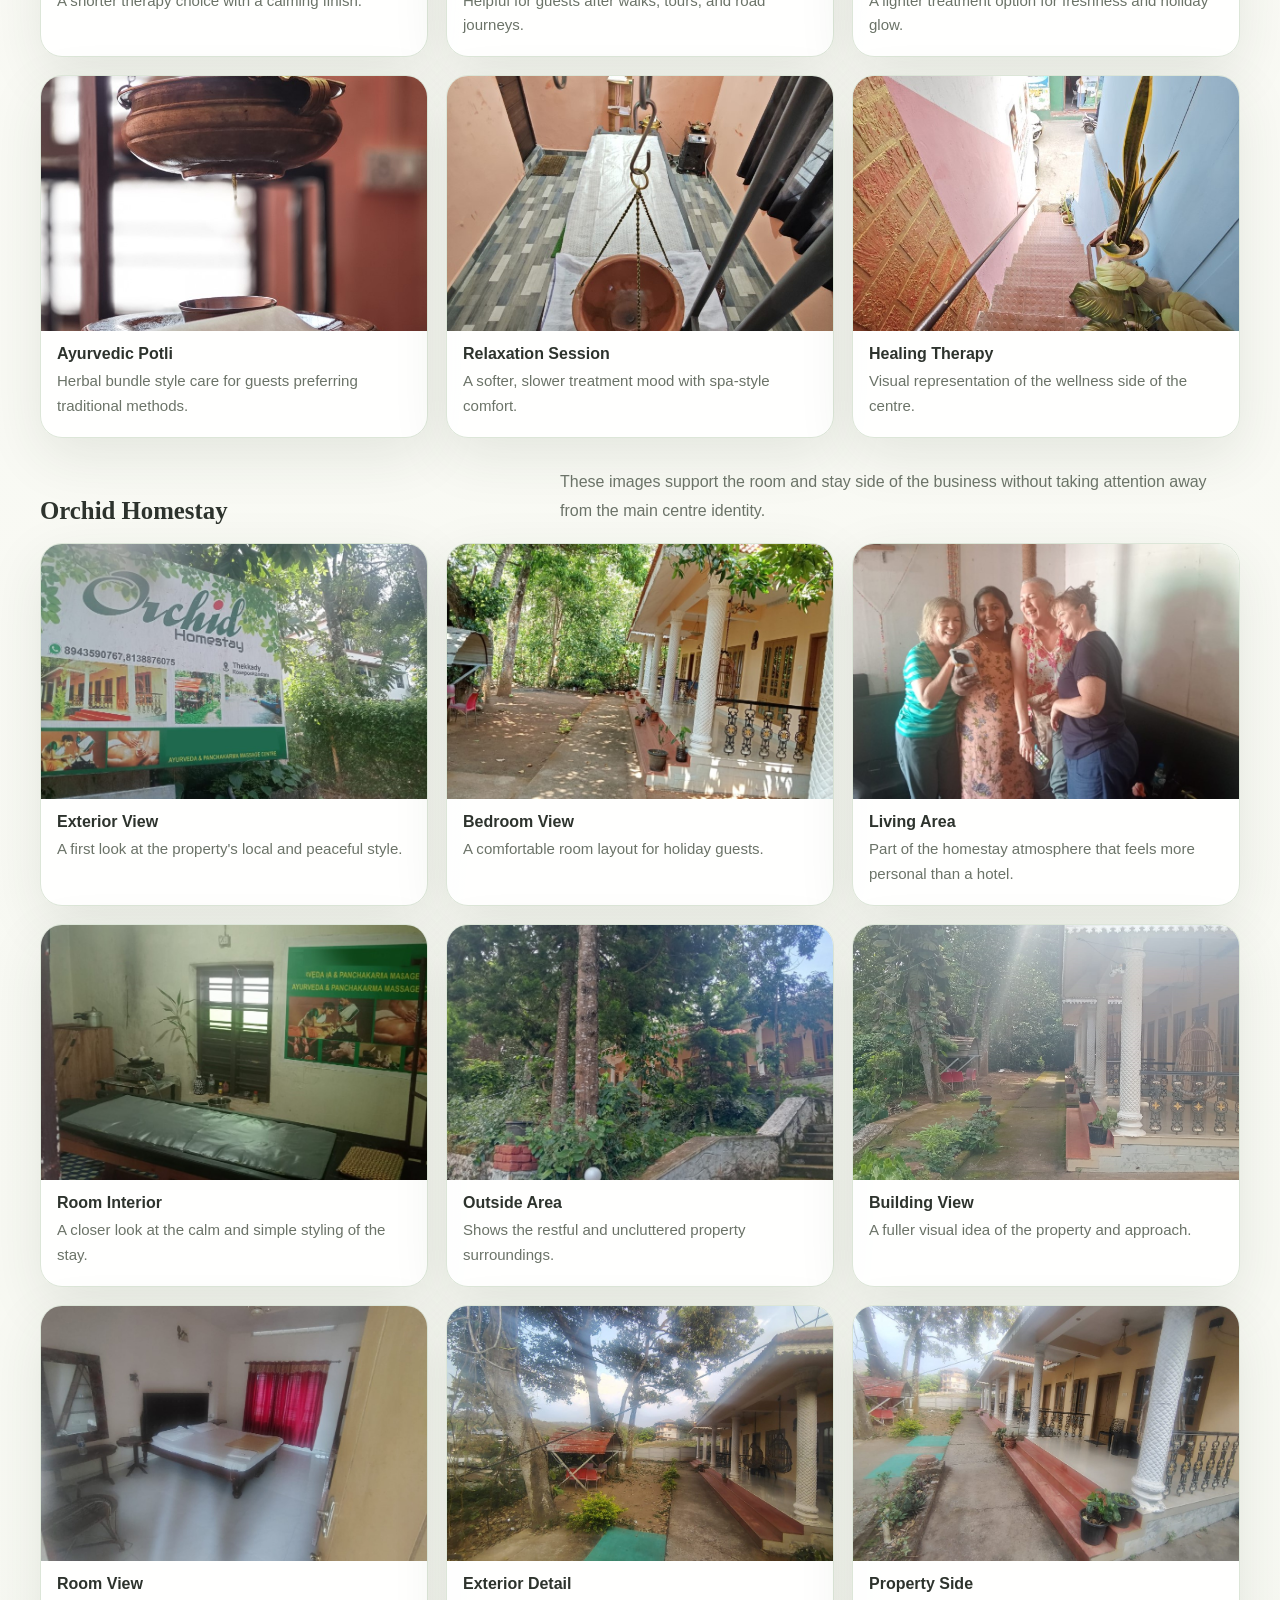
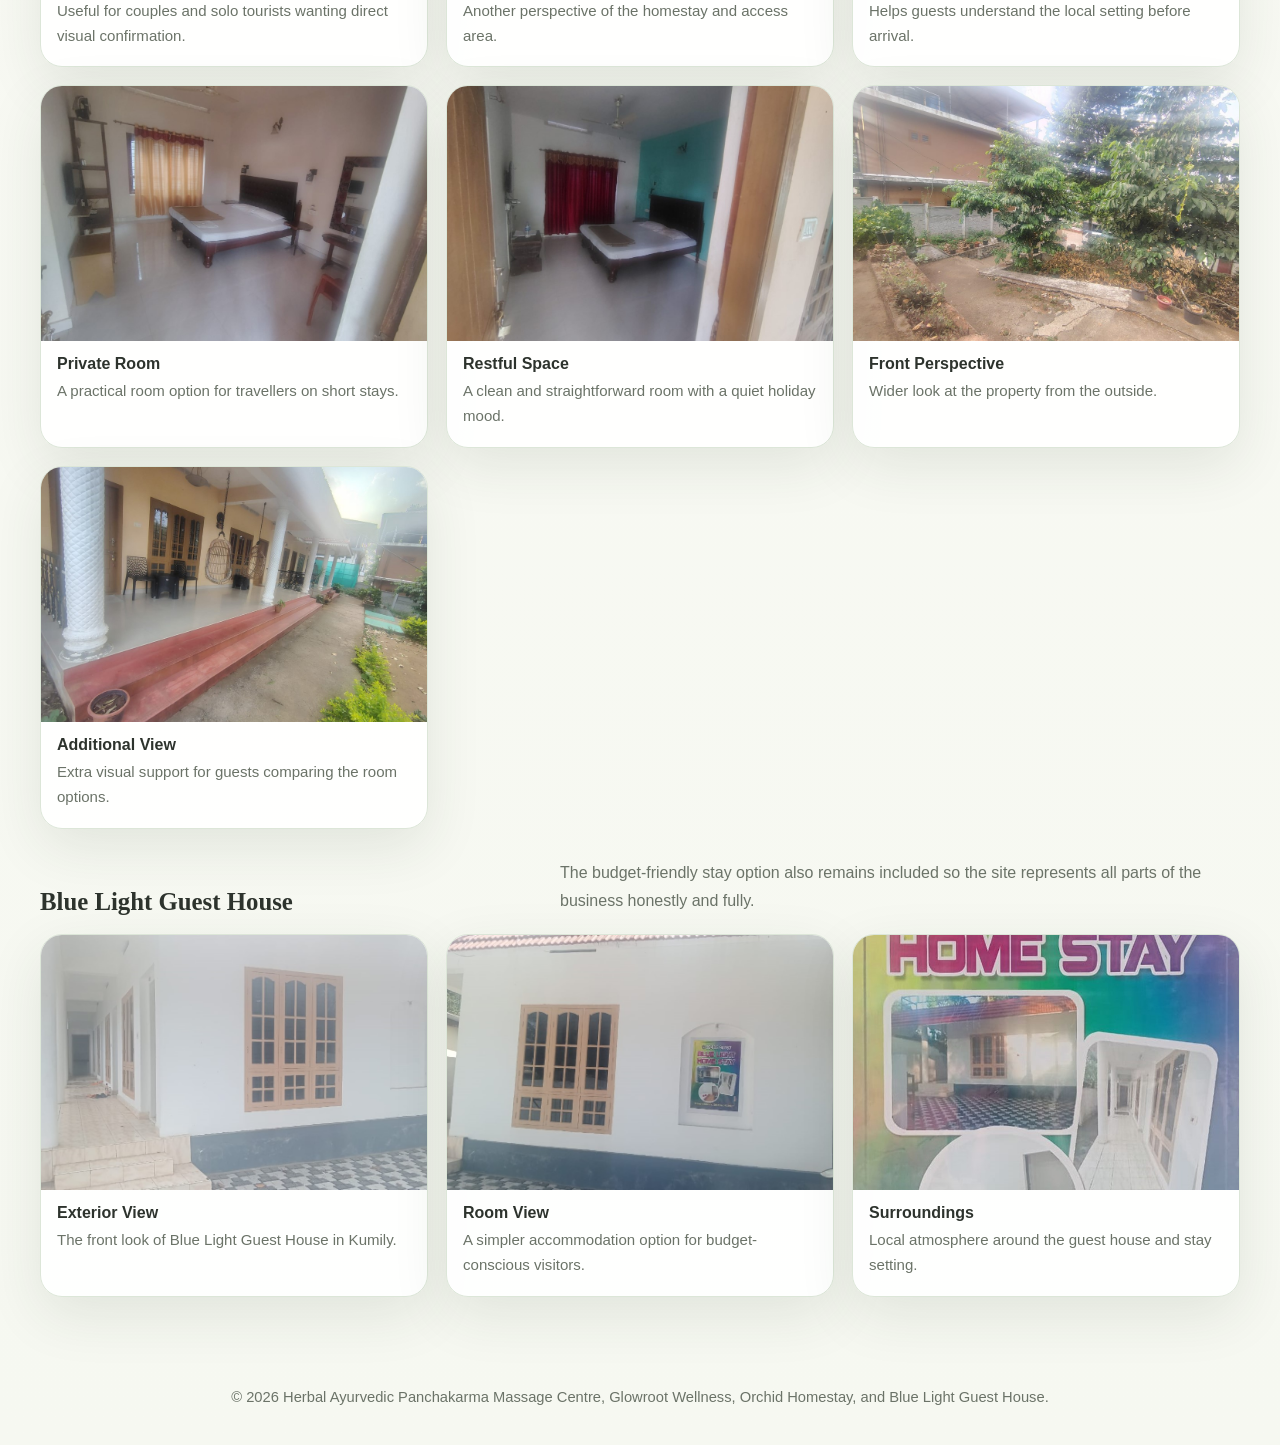
==== commit c9519ae0: "Improve local search and WhatsApp enquiries" ====
--- a/gallery.html
+++ b/gallery.html
@@ -6,7 +6,7 @@
   <meta name="viewport" content="width=device-width, initial-scale=1.0">
   <meta name="description"
     content="Gallery of Herbal Ayurvedic Panchakarma Massage Centre, Glowroot Wellness, Orchid Homestay, and Blue Light Guest House in Kumily.">
-  <title>Gallery | Herbal Ayurvedic Panchakarma Massage Centre</title>
+  <title>Ayurvedic Massage Centre Photo Gallery | Glowroot, Kumily</title>
   <style>
     :root {
       --green-deep: #2e5d3a;
@@ -270,6 +270,7 @@
       }
     }
   </style>
+  <link rel="canonical" href="https://glowroot.co.in/gallery.html">
 </head>
 
 <body>
@@ -291,7 +292,7 @@
         </div>
       </div>
       <nav class="nav" aria-label="Primary navigation">
-        <a href="index.html">Home</a>
+        <a href="/">Home</a>
         <a href="services.html">Treatments</a>
         <a class="active" href="gallery.html">Gallery</a>
         <a href="rooms.html">Rooms</a>
@@ -312,7 +313,7 @@
           <p>The layout is designed to feel more like a polished WordPress hospitality site, while still loading
             efficiently through clean image cards and lazy loading.</p>
           <div class="cta-row">
-            <a class="btn" href="https://wa.me/918943150767">Ask For Availability</a>
+            <a class="btn" href="https://wa.me/918943150767?text=Hi%2C%20I%20found%20you%20on%20glowroot.co.in.%20Could%20you%20share%20treatment%20availability%20and%20rates%3F">Ask For Availability</a>
             <a class="btn-secondary" href="rooms.html">View Rooms</a>
           </div>
         </div>
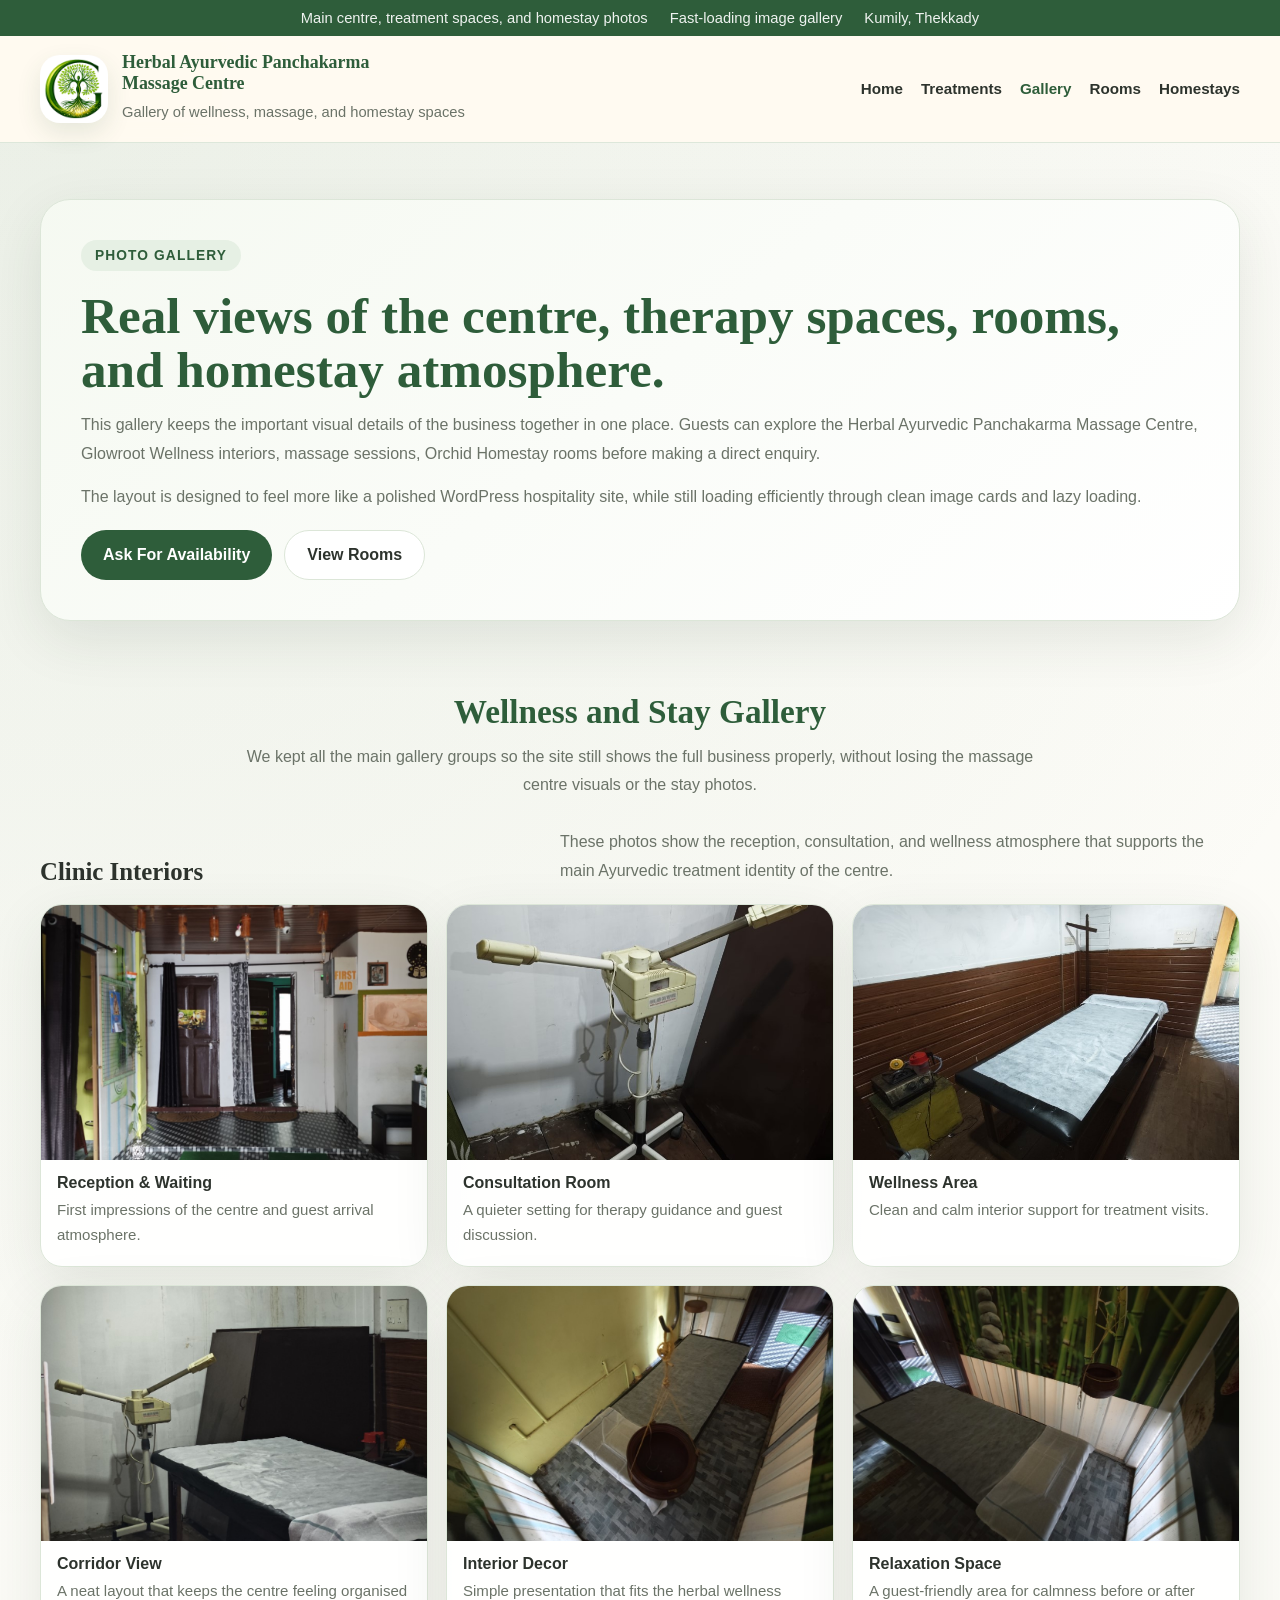
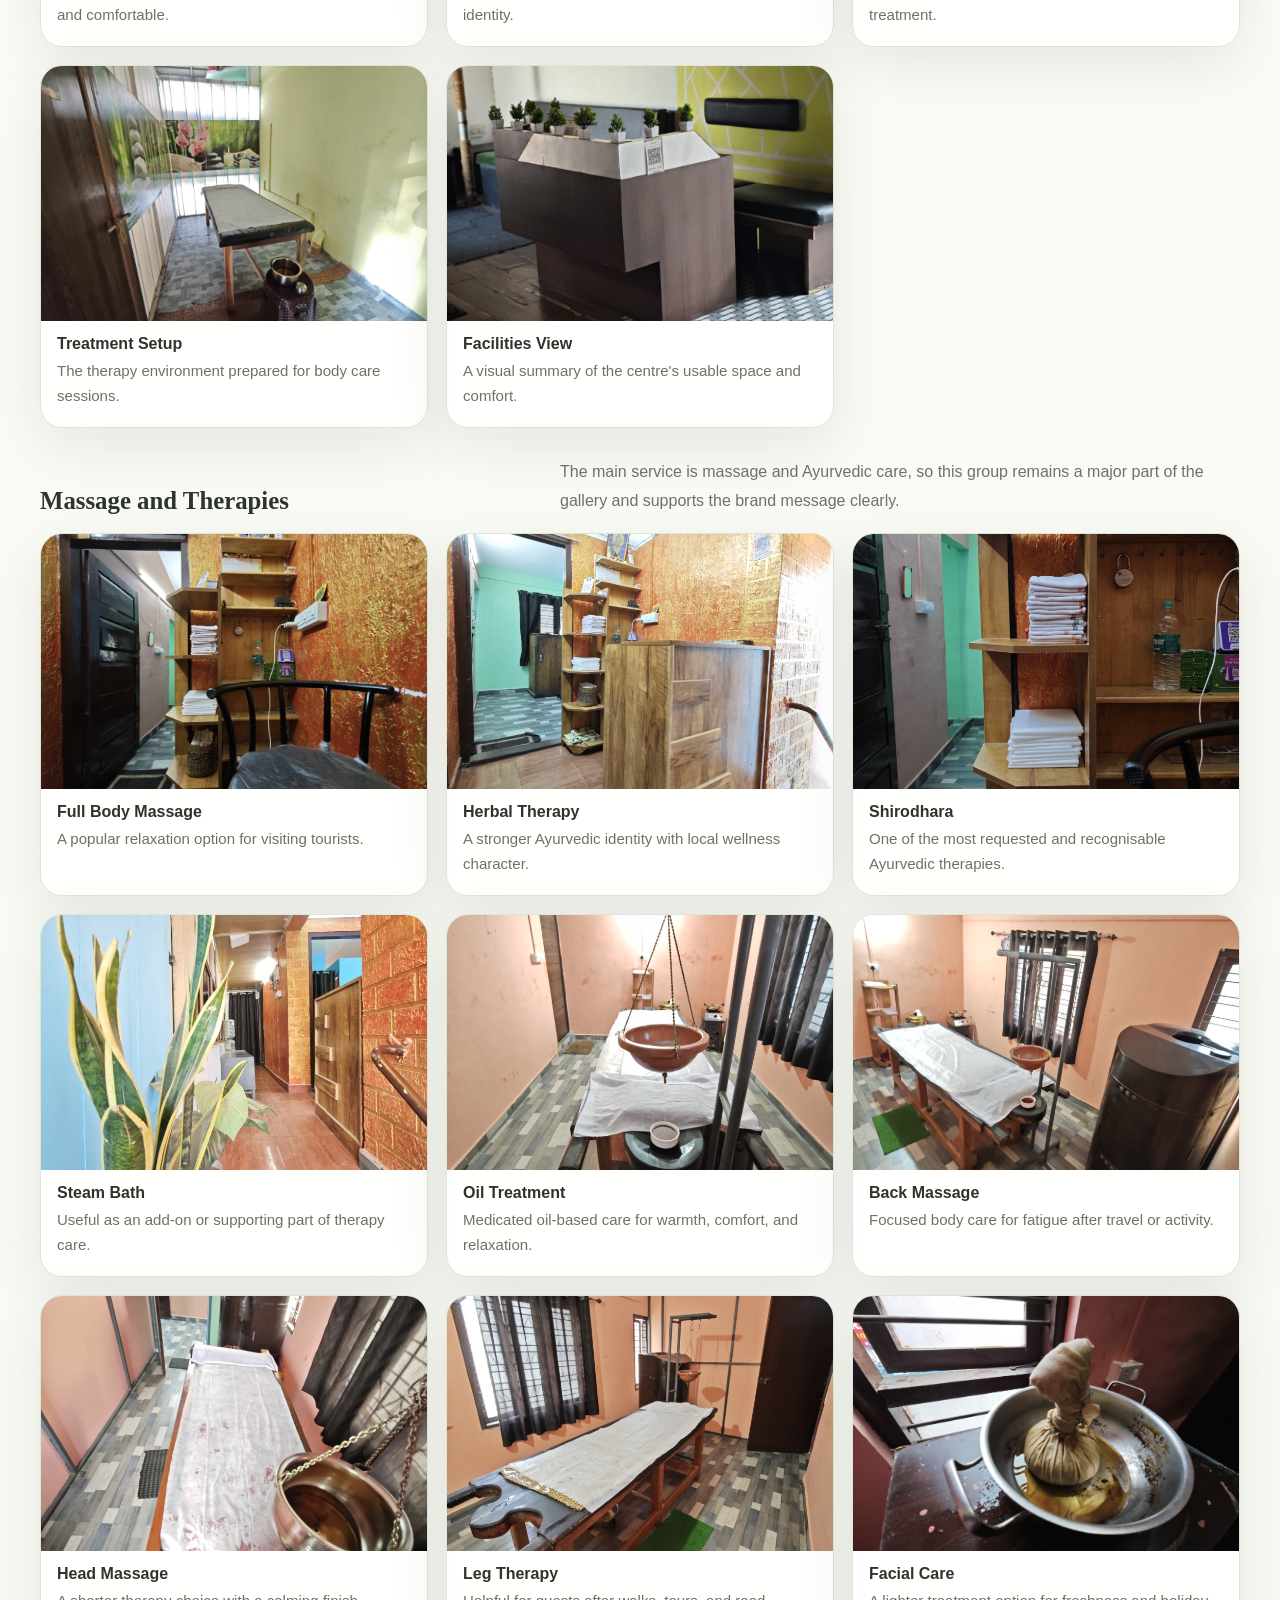
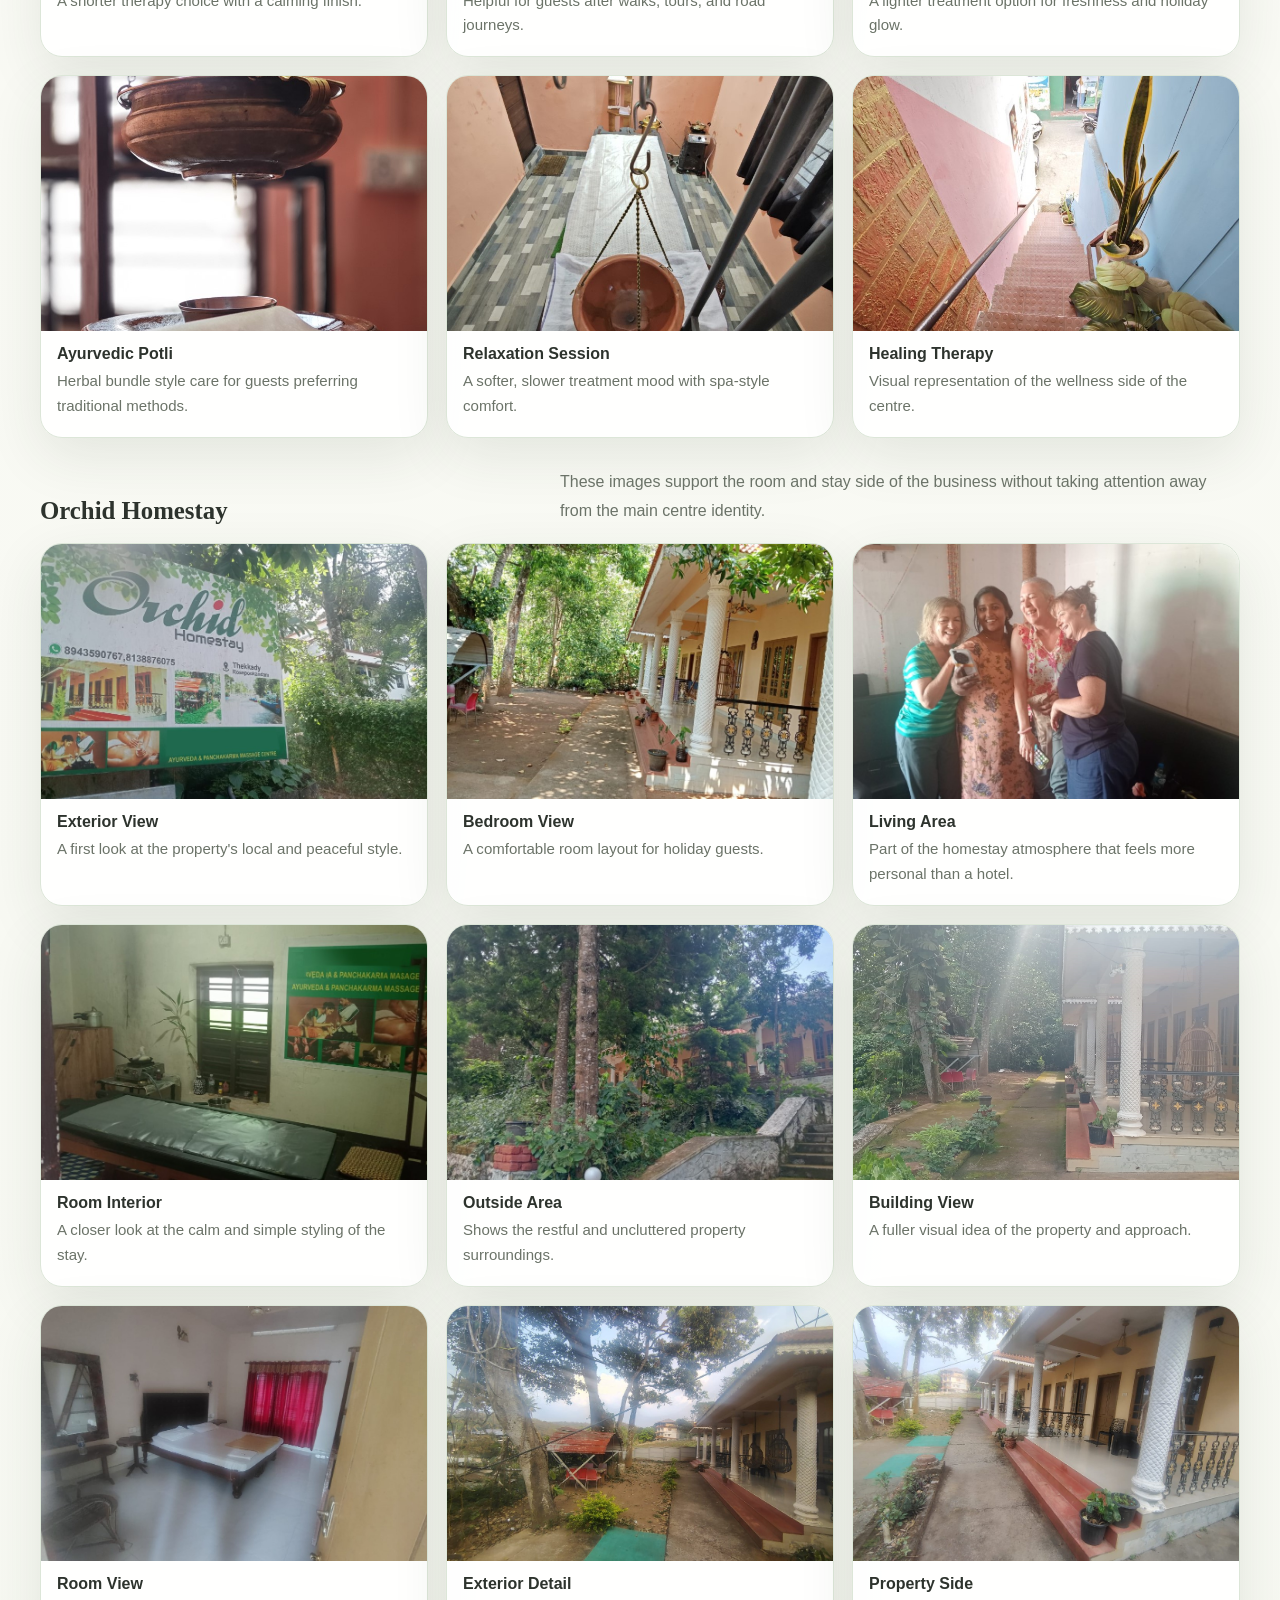
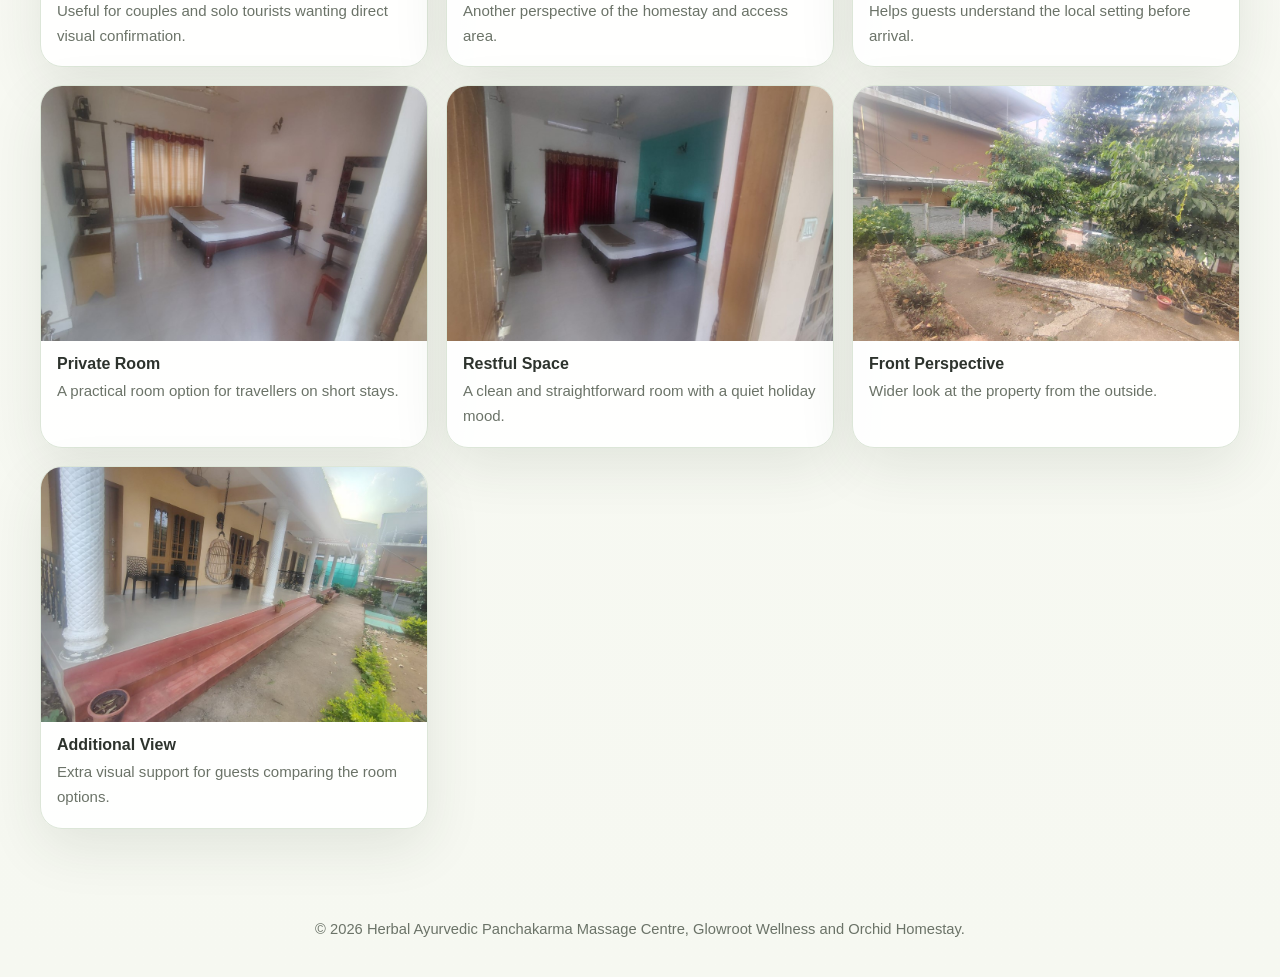
==== commit 92a0f5f3: "Remove Blue Light Guest House from Glowroot" ====
--- a/gallery.html
+++ b/gallery.html
@@ -5,7 +5,7 @@
   <meta charset="UTF-8">
   <meta name="viewport" content="width=device-width, initial-scale=1.0">
   <meta name="description"
-    content="Gallery of Herbal Ayurvedic Panchakarma Massage Centre, Glowroot Wellness, Orchid Homestay, and Blue Light Guest House in Kumily.">
+    content="Gallery of Herbal Ayurvedic Panchakarma Massage Centre, Glowroot Wellness, and Orchid Homestay in Kumily.">
   <title>Ayurvedic Massage Centre Photo Gallery | Glowroot, Kumily</title>
   <style>
     :root {
@@ -309,7 +309,7 @@
           <h2>Real views of the centre, therapy spaces, rooms, and homestay atmosphere.</h2>
           <p>This gallery keeps the important visual details of the business together in one place. Guests can explore
             the Herbal Ayurvedic Panchakarma Massage Centre, Glowroot Wellness interiors, massage sessions, Orchid
-            Homestay rooms, and Blue Light Guest House before making a direct enquiry.</p>
+            Homestay rooms before making a direct enquiry.</p>
           <p>The layout is designed to feel more like a polished WordPress hospitality site, while still loading
             efficiently through clean image cards and lazy loading.</p>
           <div class="cta-row">
@@ -389,24 +389,12 @@
           </div>
         </div>
 
-        <div class="group">
-          <div class="group-head">
-            <h3>Blue Light Guest House</h3>
-            <p>The budget-friendly stay option also remains included so the site represents all parts of the business
-              honestly and fully.</p>
-          </div>
-          <div class="gallery-grid">
-            <article class="gallery-item"><img loading="lazy" src="images/bluelight-1.jpeg" alt="Blue Light exterior"><div class="caption"><strong>Exterior View</strong><span>The front look of Blue Light Guest House in Kumily.</span></div></article>
-            <article class="gallery-item"><img loading="lazy" src="images/bluelight-2.jpeg" alt="Blue Light room"><div class="caption"><strong>Room View</strong><span>A simpler accommodation option for budget-conscious visitors.</span></div></article>
-            <article class="gallery-item"><img loading="lazy" src="images/bluelight-3.jpeg" alt="Blue Light surroundings"><div class="caption"><strong>Surroundings</strong><span>Local atmosphere around the guest house and stay setting.</span></div></article>
-          </div>
-        </div>
       </div>
     </section>
   </main>
 
   <footer>
-    <div class="container">© 2026 Herbal Ayurvedic Panchakarma Massage Centre, Glowroot Wellness, Orchid Homestay, and Blue Light Guest House.</div>
+    <div class="container">© 2026 Herbal Ayurvedic Panchakarma Massage Centre, Glowroot Wellness and Orchid Homestay.</div>
   </footer>
 </body>
 
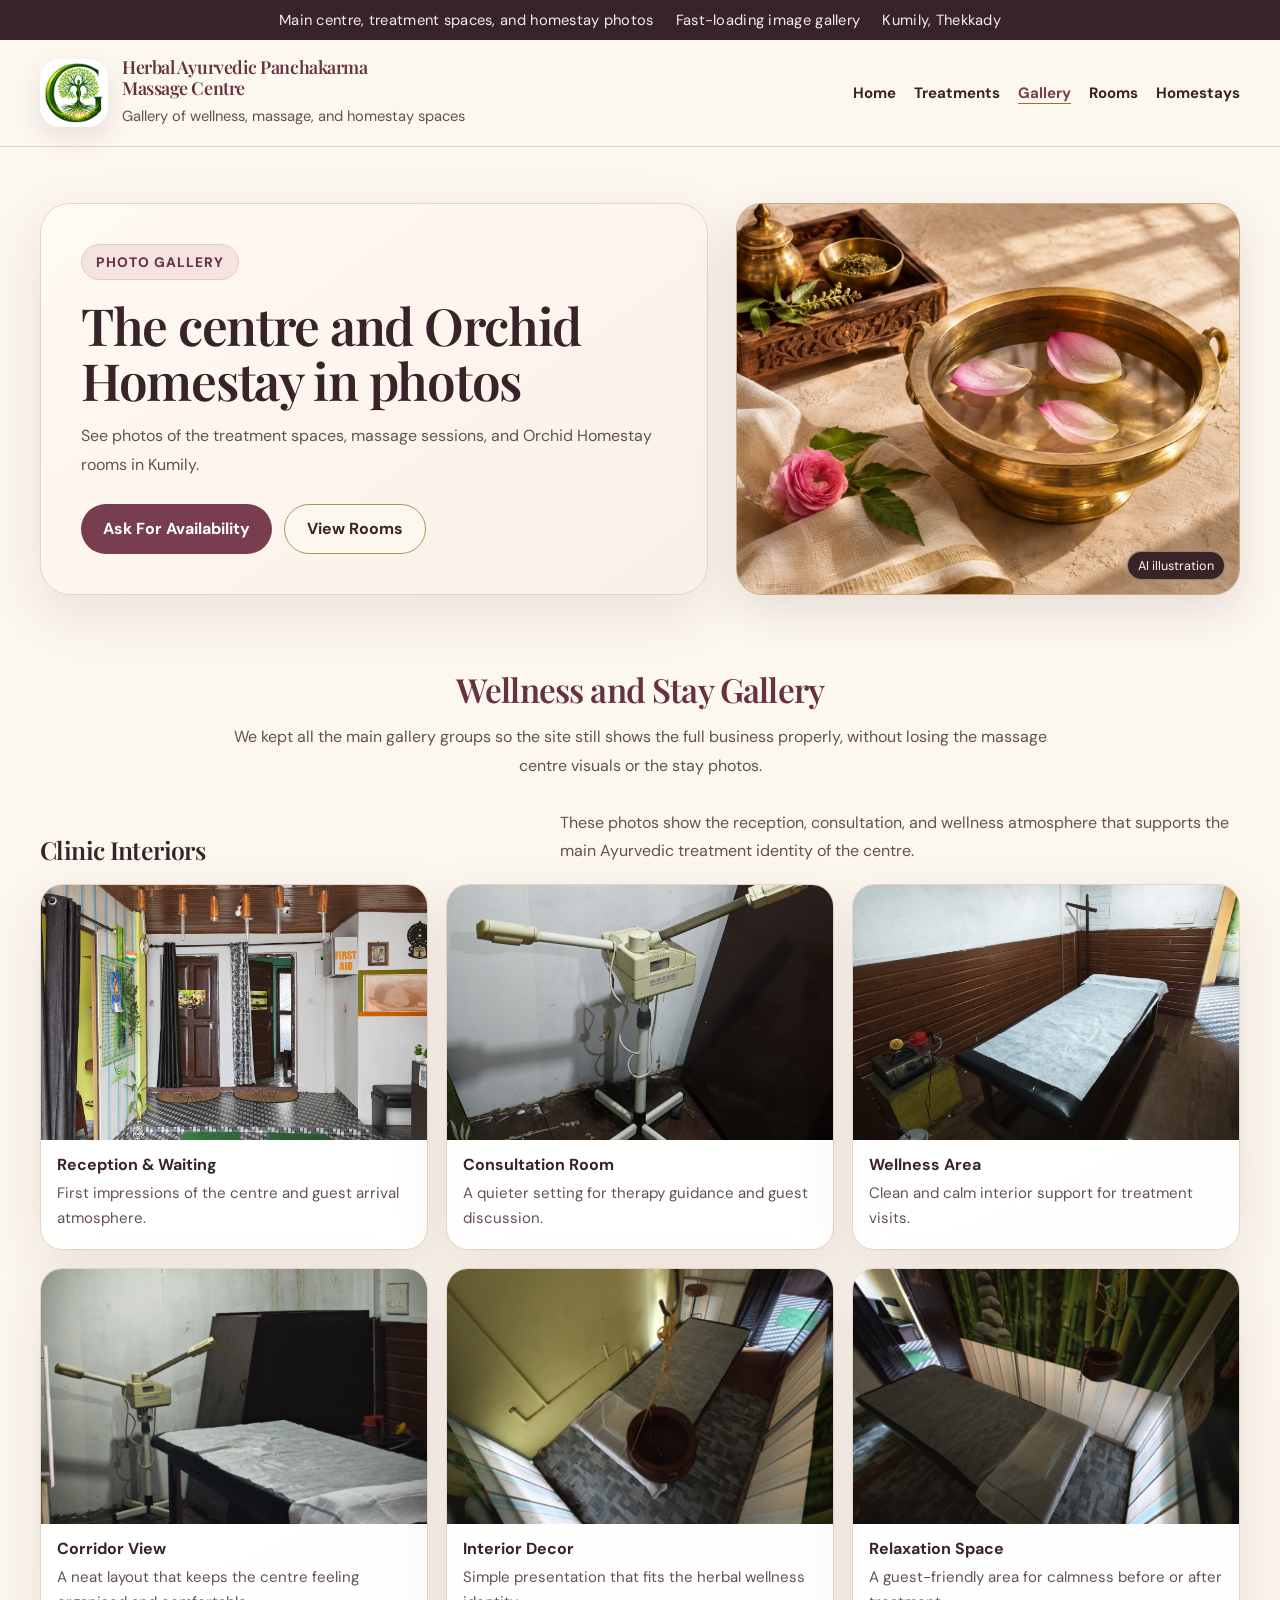
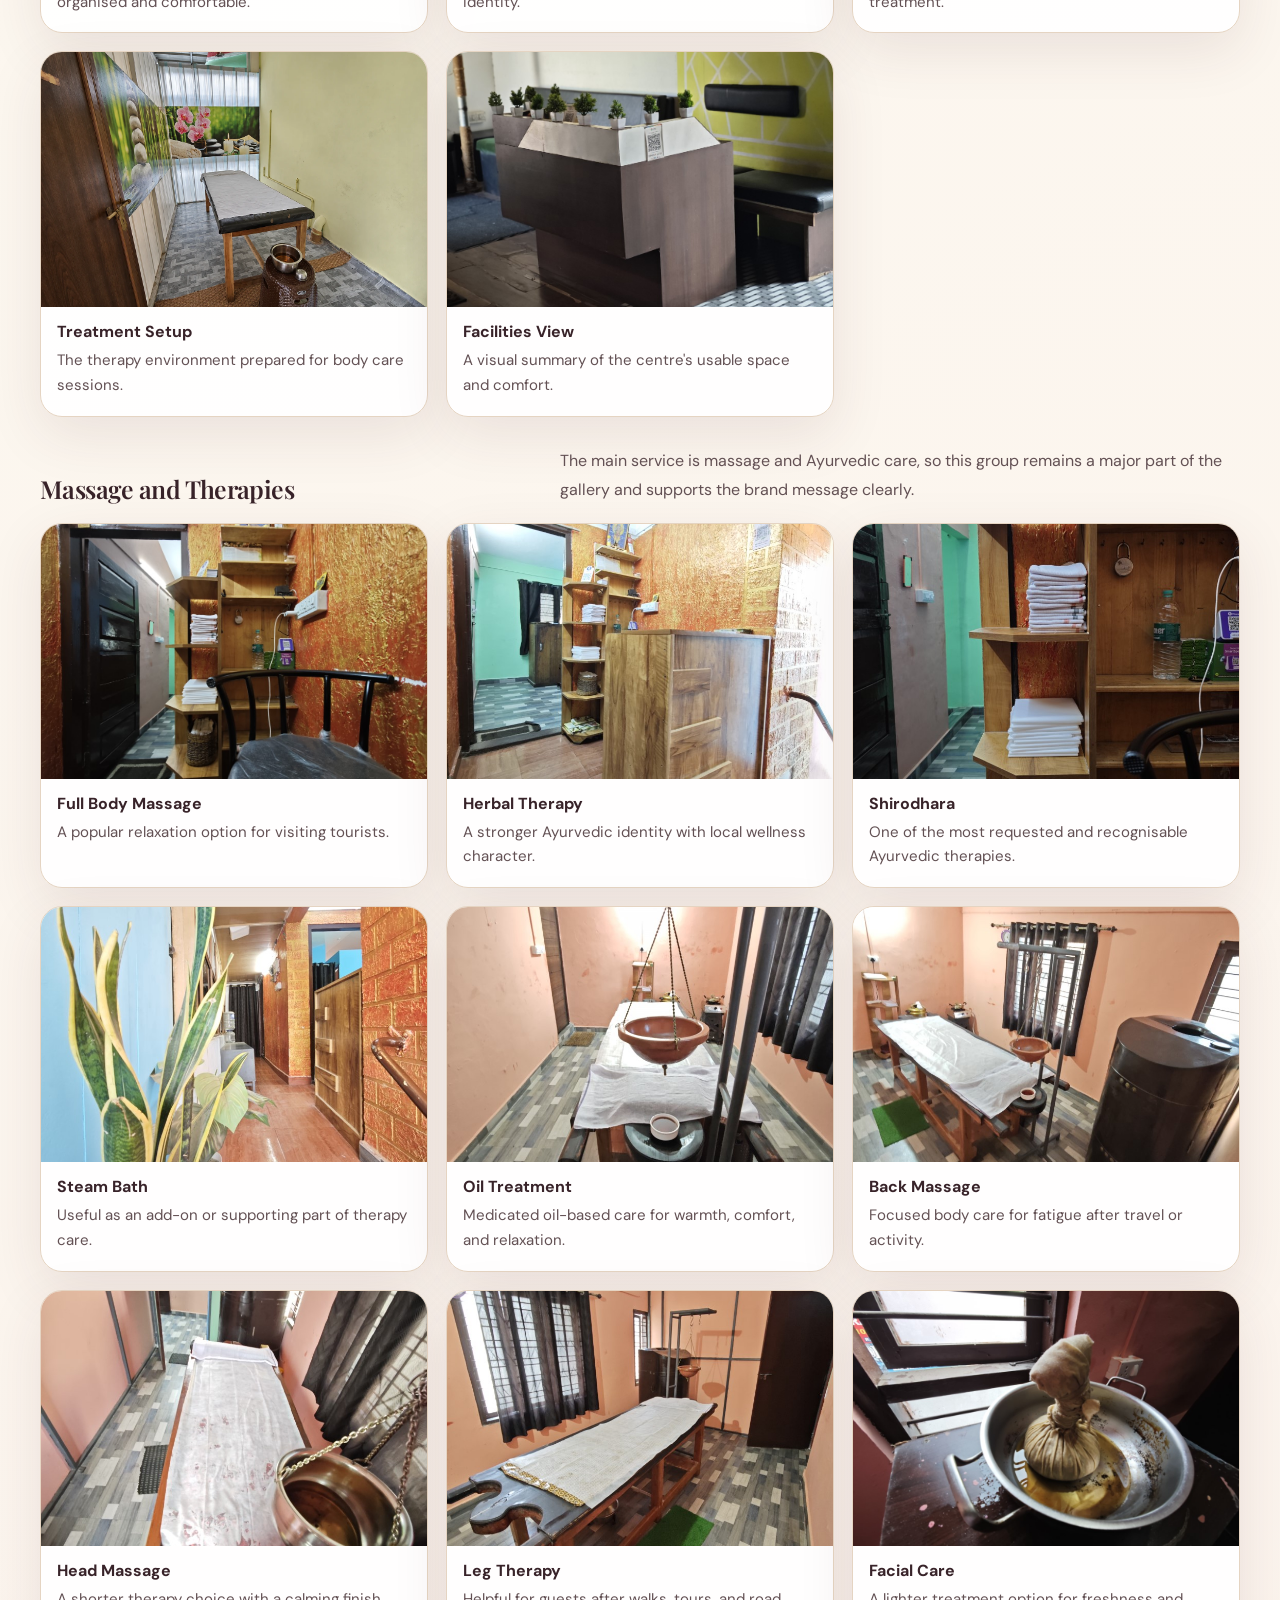
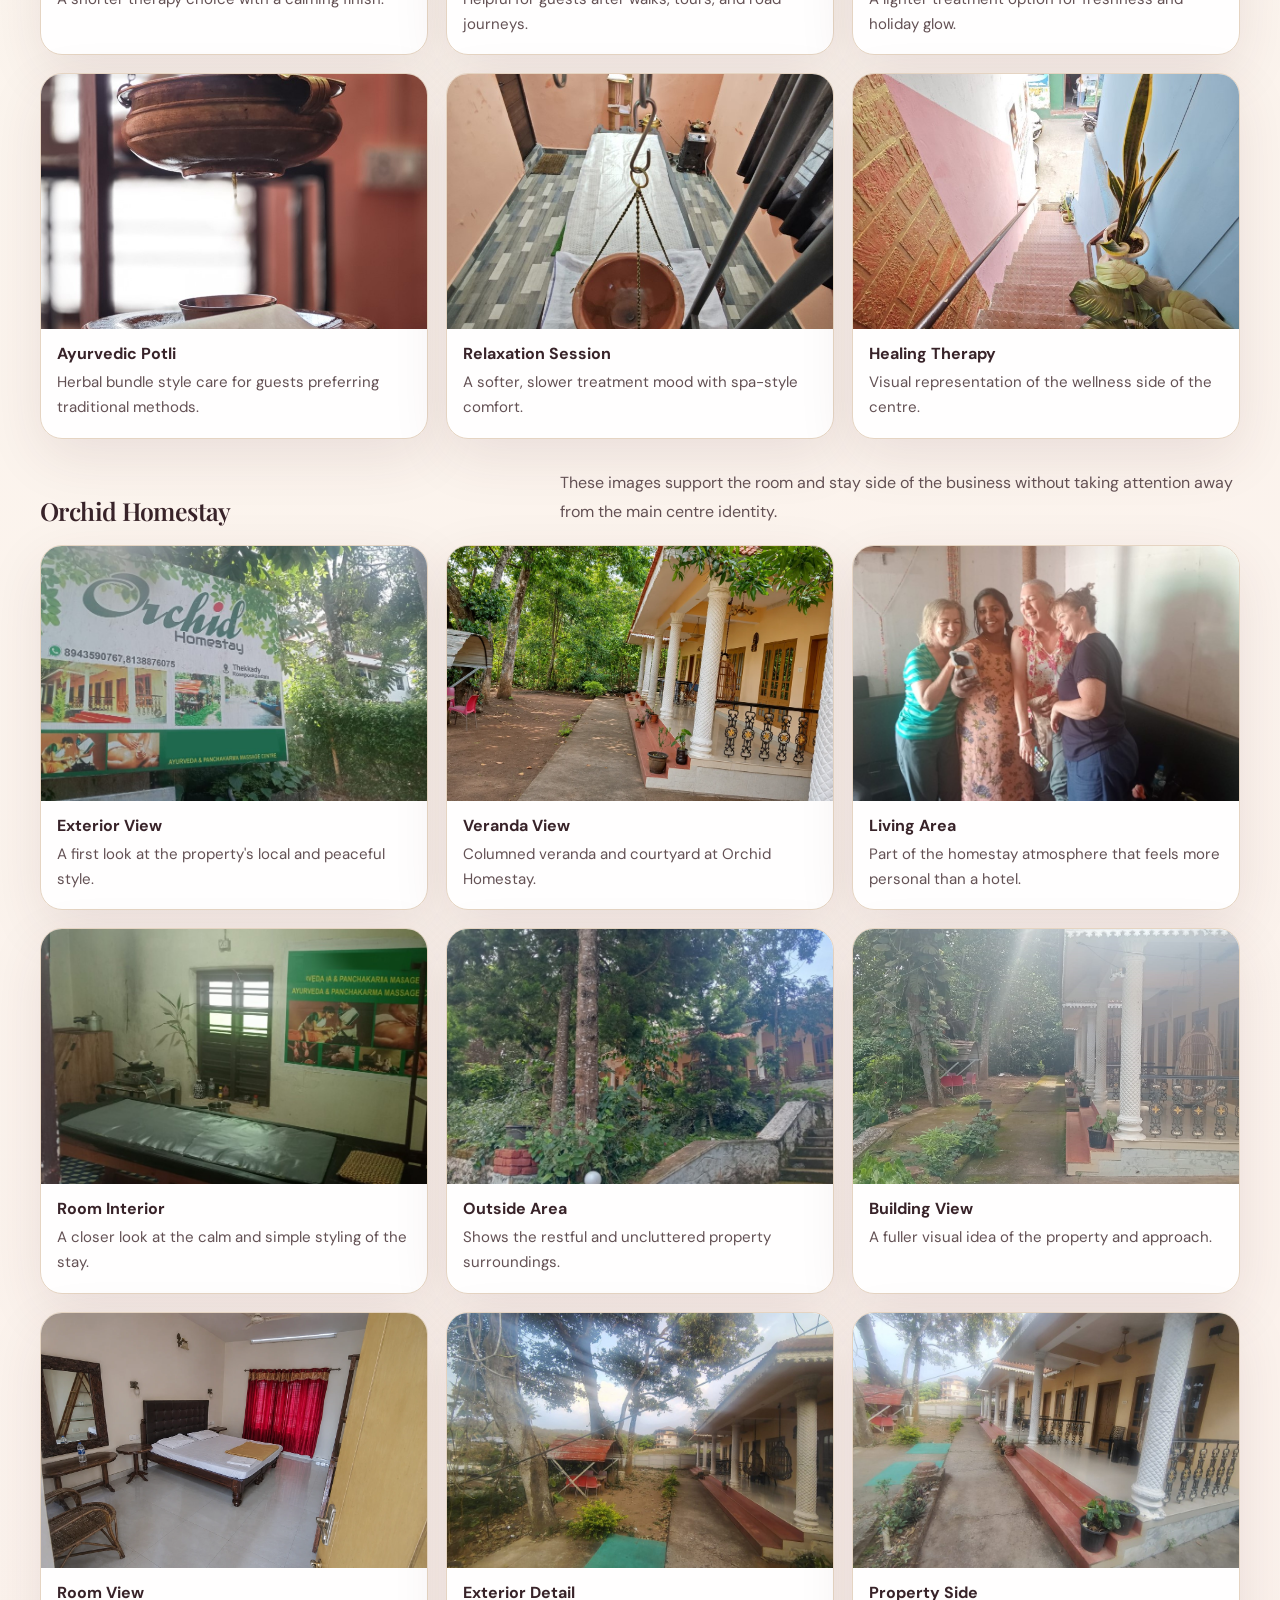
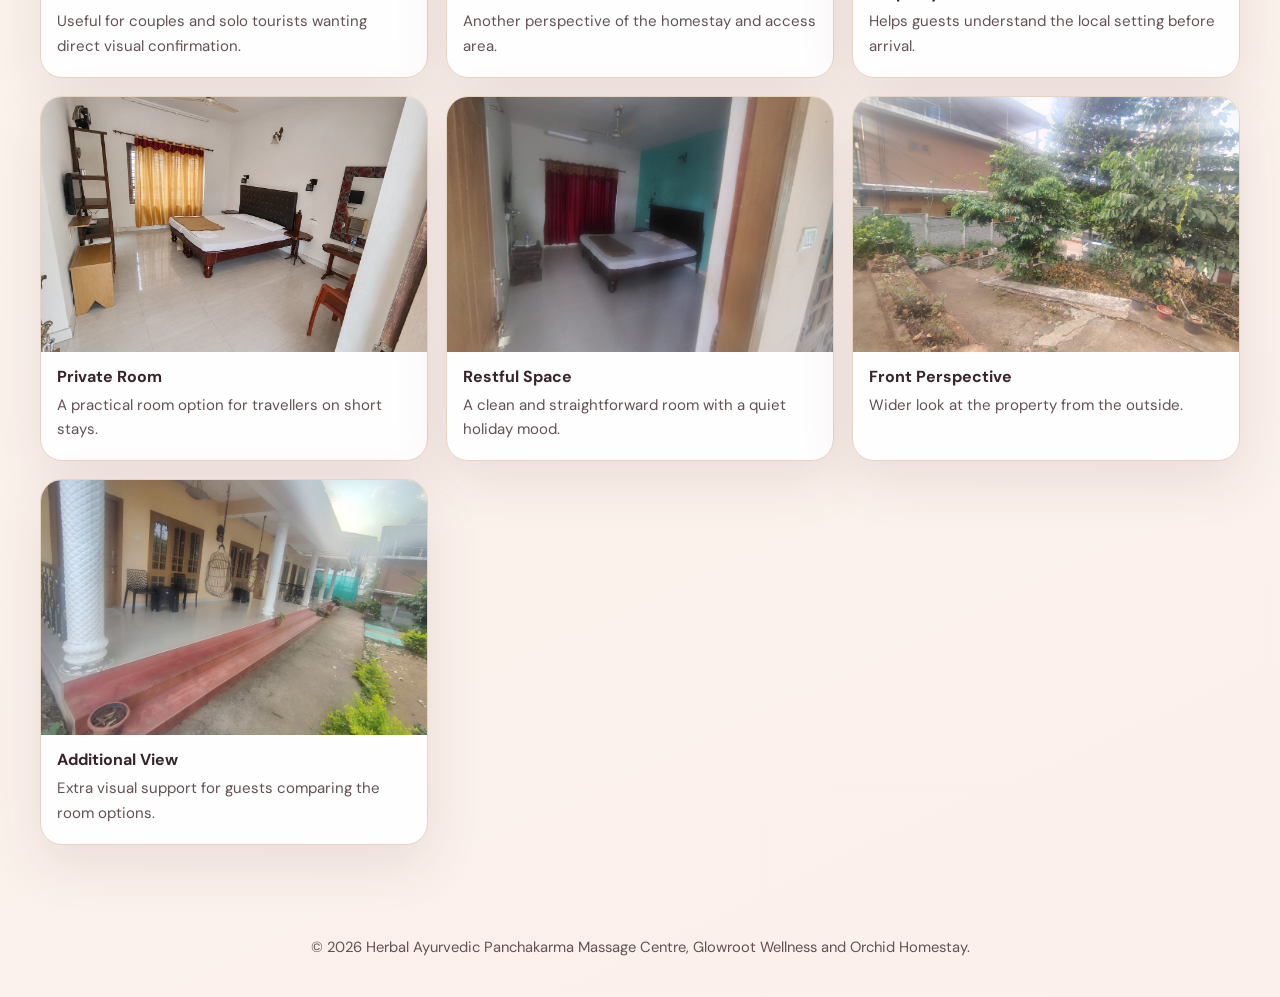
==== commit 2d1def5d: "Refresh Glowroot theme and wellness photography" ====
--- a/gallery.html
+++ b/gallery.html
@@ -7,18 +7,21 @@
   <meta name="description"
     content="Gallery of Herbal Ayurvedic Panchakarma Massage Centre, Glowroot Wellness, and Orchid Homestay in Kumily.">
   <title>Ayurvedic Massage Centre Photo Gallery | Glowroot, Kumily</title>
+  <link rel="preconnect" href="https://fonts.googleapis.com">
+  <link rel="preconnect" href="https://fonts.gstatic.com" crossorigin>
+  <link rel="stylesheet" href="https://fonts.googleapis.com/css2?family=DM+Sans:wght@400;500;600;700&amp;family=Playfair+Display:wght@500;600;700&amp;display=swap">
   <style>
     :root {
-      --green-deep: #2e5d3a;
-      --green-main: #5f8f62;
-      --green-soft: #e6f0e4;
-      --green-pale: #f5f9f1;
-      --cream: #fffaf1;
-      --text: #2d332d;
-      --muted: #6b7368;
+      --rose-deep: #663241;
+      --gold: #9a6e48;
+      --blush: #f5e3e2;
+      --pink-pale: #fbefe9;
+      --cream: #fff9ef;
+      --text: #382329;
+      --muted: #635154;
       --white: #ffffff;
-      --line: #dce6d8;
-      --shadow: 0 18px 55px rgba(41, 54, 40, 0.10);
+      --line: #e5d4c2;
+      --shadow: 0 18px 55px rgba(78, 43, 50, 0.10);
       --radius: 24px;
       --max: 1200px;
     }
@@ -29,8 +32,8 @@
       font-family: "Segoe UI", Tahoma, Geneva, Verdana, sans-serif;
       color: var(--text);
       background:
-        radial-gradient(circle at top left, rgba(95, 143, 98, 0.12), transparent 26%),
-        linear-gradient(180deg, #fdfcf8 0%, #f6f8f1 100%);
+        radial-gradient(circle at top left, rgba(190, 130, 141, 0.12), transparent 26%),
+        linear-gradient(180deg, #fffaf4 0%, #f8ede6 100%);
     }
 
     img { max-width: 100%; display: block; }
@@ -38,7 +41,7 @@
     .container { width: min(calc(100% - 32px), var(--max)); margin: 0 auto; }
 
     .topbar {
-      background: var(--green-deep);
+      background: var(--rose-deep);
       color: rgba(255, 255, 255, 0.92);
       font-size: 0.92rem;
     }
@@ -57,7 +60,7 @@
       z-index: 30;
       background: rgba(255, 250, 241, 0.96);
       backdrop-filter: blur(12px);
-      border-bottom: 1px solid rgba(220, 230, 216, 0.95);
+      border-bottom: 1px solid rgba(229, 212, 194, 0.95);
     }
 
     .header-row {
@@ -80,7 +83,7 @@
       object-fit: contain;
       border-radius: 20px;
       background: var(--white);
-      box-shadow: 0 10px 24px rgba(46, 93, 58, 0.12);
+      box-shadow: 0 10px 24px rgba(102, 50, 65, 0.12);
       padding: 4px;
     }
 
@@ -89,7 +92,7 @@
       font-family: Georgia, "Times New Roman", serif;
       font-size: 1.12rem;
       line-height: 1.18;
-      color: var(--green-deep);
+      color: var(--rose-deep);
     }
 
     .brand p { margin: 5px 0 0; font-size: 0.92rem; color: var(--muted); }
@@ -102,7 +105,7 @@
       font-weight: 700;
     }
 
-    .nav a.active { color: var(--green-deep); }
+    .nav a.active { color: var(--rose-deep); }
 
     .hero {
       padding: 56px 0 38px;
@@ -114,7 +117,7 @@
       box-shadow: var(--shadow);
       padding: 40px;
       background:
-        linear-gradient(140deg, rgba(245, 249, 241, 0.97), rgba(255, 255, 255, 0.98)),
+        linear-gradient(140deg, rgba(251, 239, 233, 0.97), rgba(255, 255, 255, 0.98)),
         var(--white);
     }
 
@@ -123,8 +126,8 @@
       align-items: center;
       padding: 8px 14px;
       border-radius: 999px;
-      background: var(--green-soft);
-      color: var(--green-deep);
+      background: var(--blush);
+      color: var(--rose-deep);
       font-size: 0.86rem;
       font-weight: 800;
       letter-spacing: 0.08em;
@@ -133,7 +136,7 @@
 
     h2, h3 {
       font-family: Georgia, "Times New Roman", serif;
-      color: var(--green-deep);
+      color: var(--rose-deep);
     }
 
     .hero h2 {
@@ -166,7 +169,7 @@
       font-weight: 700;
     }
 
-    .btn { background: var(--green-deep); color: var(--white); }
+    .btn { background: var(--rose-deep); color: var(--white); }
     .btn-secondary { background: var(--white); color: var(--text); border: 1px solid var(--line); }
 
     .section { padding: 34px 0; }
@@ -226,7 +229,7 @@
       width: 100%;
       height: 255px;
       object-fit: cover;
-      background: #eef3eb;
+      background: #f7eae5;
     }
 
     .caption {
@@ -270,6 +273,7 @@
       }
     }
   </style>
+  <link rel="stylesheet" href="assets/glowroot-theme.css">
   <link rel="canonical" href="https://glowroot.co.in/gallery.html">
 </head>
 
@@ -294,7 +298,7 @@
       <nav class="nav" aria-label="Primary navigation">
         <a href="/">Home</a>
         <a href="services.html">Treatments</a>
-        <a class="active" href="gallery.html">Gallery</a>
+        <a href="gallery.html" aria-current="page">Gallery</a>
         <a href="rooms.html">Rooms</a>
         <a href="homestays.html">Homestays</a>
       </nav>
@@ -303,20 +307,20 @@
 
   <main>
     <section class="hero">
-      <div class="container">
+      <div class="container hero-split">
         <div class="hero-box">
           <span class="eyebrow">Photo Gallery</span>
-          <h2>Real views of the centre, therapy spaces, rooms, and homestay atmosphere.</h2>
-          <p>This gallery keeps the important visual details of the business together in one place. Guests can explore
-            the Herbal Ayurvedic Panchakarma Massage Centre, Glowroot Wellness interiors, massage sessions, Orchid
-            Homestay rooms before making a direct enquiry.</p>
-          <p>The layout is designed to feel more like a polished WordPress hospitality site, while still loading
-            efficiently through clean image cards and lazy loading.</p>
+          <h2>The centre and Orchid Homestay in photos</h2>
+          <p>See photos of the treatment spaces, massage sessions, and Orchid Homestay rooms in Kumily.</p>
           <div class="cta-row">
             <a class="btn" href="https://wa.me/918943150767?text=Hi%2C%20I%20found%20you%20on%20glowroot.co.in.%20Could%20you%20share%20treatment%20availability%20and%20rates%3F">Ask For Availability</a>
             <a class="btn-secondary" href="rooms.html">View Rooms</a>
           </div>
         </div>
+        <figure class="hero-illustration">
+          <img src="images/ayurveda-lotus.webp" width="1536" height="1024" alt="Lotus petals floating in a brass bowl beside ivory linen" fetchpriority="high" decoding="async">
+          <figcaption>AI illustration</figcaption>
+        </figure>
       </div>
     </section>
 
@@ -333,13 +337,13 @@
               treatment identity of the centre.</p>
           </div>
           <div class="gallery-grid">
-            <article class="gallery-item"><img loading="lazy" src="images/clinic1.jpeg" alt="Reception and waiting area"><div class="caption"><strong>Reception & Waiting</strong><span>First impressions of the centre and guest arrival atmosphere.</span></div></article>
+            <article class="gallery-item"><img loading="lazy" src="images/clinic1-enhanced.webp" alt="Reception and waiting area"><div class="caption"><strong>Reception & Waiting</strong><span>First impressions of the centre and guest arrival atmosphere.</span></div></article>
             <article class="gallery-item"><img loading="lazy" src="images/clinic2.jpeg" alt="Consultation room"><div class="caption"><strong>Consultation Room</strong><span>A quieter setting for therapy guidance and guest discussion.</span></div></article>
             <article class="gallery-item"><img loading="lazy" src="images/clinic3.jpeg" alt="Wellness area"><div class="caption"><strong>Wellness Area</strong><span>Clean and calm interior support for treatment visits.</span></div></article>
             <article class="gallery-item"><img loading="lazy" src="images/clinic4.jpeg" alt="Corridor view"><div class="caption"><strong>Corridor View</strong><span>A neat layout that keeps the centre feeling organised and comfortable.</span></div></article>
             <article class="gallery-item"><img loading="lazy" src="images/clinic5.jpeg" alt="Interior decor"><div class="caption"><strong>Interior Decor</strong><span>Simple presentation that fits the herbal wellness identity.</span></div></article>
             <article class="gallery-item"><img loading="lazy" src="images/clinic6.jpeg" alt="Relaxation space"><div class="caption"><strong>Relaxation Space</strong><span>A guest-friendly area for calmness before or after treatment.</span></div></article>
-            <article class="gallery-item"><img loading="lazy" src="images/clinic7.jpeg" alt="Treatment setup"><div class="caption"><strong>Treatment Setup</strong><span>The therapy environment prepared for body care sessions.</span></div></article>
+            <article class="gallery-item"><img loading="lazy" src="images/clinic7-enhanced.webp" alt="Treatment setup"><div class="caption"><strong>Treatment Setup</strong><span>The therapy environment prepared for body care sessions.</span></div></article>
             <article class="gallery-item"><img loading="lazy" src="images/clinic8.jpeg" alt="Facilities"><div class="caption"><strong>Facilities View</strong><span>A visual summary of the centre's usable space and comfort.</span></div></article>
           </div>
         </div>
@@ -374,15 +378,15 @@
           </div>
           <div class="gallery-grid">
             <article class="gallery-item"><img loading="lazy" src="images/orchid-1.jpeg" alt="Orchid exterior"><div class="caption"><strong>Exterior View</strong><span>A first look at the property's local and peaceful style.</span></div></article>
-            <article class="gallery-item"><img loading="lazy" src="images/orchid-2.jpeg" alt="Orchid bedroom"><div class="caption"><strong>Bedroom View</strong><span>A comfortable room layout for holiday guests.</span></div></article>
+            <article class="gallery-item"><img loading="lazy" src="images/orchid-2-enhanced.webp" alt="Veranda at Orchid Homestay"><div class="caption"><strong>Veranda View</strong><span>Columned veranda and courtyard at Orchid Homestay.</span></div></article>
             <article class="gallery-item"><img loading="lazy" src="images/orchid-3.jpeg" alt="Living area"><div class="caption"><strong>Living Area</strong><span>Part of the homestay atmosphere that feels more personal than a hotel.</span></div></article>
             <article class="gallery-item"><img loading="lazy" src="images/orchid-4.jpeg" alt="Interior room"><div class="caption"><strong>Room Interior</strong><span>A closer look at the calm and simple styling of the stay.</span></div></article>
             <article class="gallery-item"><img loading="lazy" src="images/orchid-5.jpeg" alt="Outside view"><div class="caption"><strong>Outside Area</strong><span>Shows the restful and uncluttered property surroundings.</span></div></article>
             <article class="gallery-item"><img loading="lazy" src="images/orchid-6.jpeg" alt="Building view"><div class="caption"><strong>Building View</strong><span>A fuller visual idea of the property and approach.</span></div></article>
-            <article class="gallery-item"><img loading="lazy" src="images/orchid-7.jpeg" alt="Room view"><div class="caption"><strong>Room View</strong><span>Useful for couples and solo tourists wanting direct visual confirmation.</span></div></article>
+            <article class="gallery-item"><img loading="lazy" src="images/orchid-7-enhanced.webp" alt="Room view"><div class="caption"><strong>Room View</strong><span>Useful for couples and solo tourists wanting direct visual confirmation.</span></div></article>
             <article class="gallery-item"><img loading="lazy" src="images/orchid-8.jpeg" alt="Exterior detail"><div class="caption"><strong>Exterior Detail</strong><span>Another perspective of the homestay and access area.</span></div></article>
             <article class="gallery-item"><img loading="lazy" src="images/orchid-9.jpeg" alt="Property side"><div class="caption"><strong>Property Side</strong><span>Helps guests understand the local setting before arrival.</span></div></article>
-            <article class="gallery-item"><img loading="lazy" src="images/orchid-10.jpeg" alt="Private room"><div class="caption"><strong>Private Room</strong><span>A practical room option for travellers on short stays.</span></div></article>
+            <article class="gallery-item"><img loading="lazy" src="images/orchid-10-enhanced.webp" alt="Private room"><div class="caption"><strong>Private Room</strong><span>A practical room option for travellers on short stays.</span></div></article>
             <article class="gallery-item"><img loading="lazy" src="images/orchid-11.jpeg" alt="Restful room"><div class="caption"><strong>Restful Space</strong><span>A clean and straightforward room with a quiet holiday mood.</span></div></article>
             <article class="gallery-item"><img loading="lazy" src="images/orchid-12.jpeg" alt="Front perspective"><div class="caption"><strong>Front Perspective</strong><span>Wider look at the property from the outside.</span></div></article>
             <article class="gallery-item"><img loading="lazy" src="images/orchid-13.jpeg" alt="Additional Orchid view"><div class="caption"><strong>Additional View</strong><span>Extra visual support for guests comparing the room options.</span></div></article>
--- a/assets/glowroot-theme.css
+++ b/assets/glowroot-theme.css
@@ -0,0 +1,189 @@
+:root {
+  --brand-ink: #382329;
+  --brand-rose: #783e50;
+  --brand-rose-dark: #663241;
+  --brand-blush: #f5e3e2;
+  --brand-cream: #fcf7ef;
+  --brand-gold: #97703e;
+  --brand-gold-light: #e5cc9f;
+  --brand-border: #e5d4c2;
+  --body-font: "DM Sans", "Segoe UI", sans-serif;
+  --heading-font: "Playfair Display", Georgia, serif;
+}
+
+body {
+  font-family: var(--body-font);
+  background: linear-gradient(155deg, var(--brand-cream) 24%, #fbf0eb 100%);
+}
+
+h1, h2, h3, .hero h2, .section-title, .brand h1, .side-card h3 {
+  font-family: var(--heading-font);
+  font-weight: 600;
+  letter-spacing: -0.025em;
+  text-wrap: balance;
+}
+
+p { text-wrap: pretty; }
+
+.topbar {
+  background: var(--brand-ink);
+  letter-spacing: 0.02em;
+}
+
+.site-header {
+  background: rgba(252, 247, 239, 0.97);
+  border-bottom: 1px solid var(--brand-border);
+}
+
+.nav a {
+  color: var(--brand-ink);
+  font-size: 0.94rem;
+}
+
+.nav a:hover,
+.nav a[aria-current="page"] {
+  color: var(--brand-rose);
+  text-decoration: underline;
+  text-decoration-color: var(--brand-gold);
+  text-underline-offset: 0.36em;
+}
+
+a:focus-visible {
+  outline: 2px solid var(--brand-rose);
+  outline-offset: 4px;
+  box-shadow: 0 0 0 4px var(--brand-cream);
+}
+
+.eyebrow, .tag, .brand-label {
+  color: var(--brand-rose-dark);
+}
+
+.eyebrow, .tag {
+  background: var(--brand-blush);
+  border: 1px solid #e6c8c9;
+  letter-spacing: 0.075em;
+}
+
+.btn, .btn-secondary {
+  text-align: center;
+  line-height: 1.25;
+  padding-block: 10px;
+}
+
+.btn {
+  background: var(--brand-rose);
+  color: #fff;
+}
+
+.btn:hover { background: var(--brand-rose-dark); }
+
+.btn-secondary {
+  background: var(--brand-cream);
+  border-color: #b59162;
+  color: var(--brand-ink);
+}
+
+.btn-secondary:hover { background: #f0e1ce; }
+
+.hero-main, .hero-box {
+  background: linear-gradient(145deg, #fffaf3, #fbefe9);
+  border-color: var(--brand-border);
+}
+
+.hero .hero-main, .hero .hero-box {
+  align-content: center;
+}
+
+.hero h2 {
+  color: var(--brand-ink);
+  line-height: 1.08;
+}
+
+.hero .cta-row { margin-top: 24px; }
+
+.hero-illustration {
+  position: relative;
+  min-width: 0;
+  min-height: 310px;
+  margin: 0;
+  overflow: hidden;
+  isolation: isolate;
+  border: 1px solid #c8a978;
+  border-radius: 26px;
+  background: #e9d4be;
+  box-shadow: 0 16px 44px rgba(71, 39, 47, 0.12);
+}
+
+.hero-illustration img {
+  position: absolute;
+  inset: 0;
+  width: 100%;
+  height: 100%;
+  object-fit: cover;
+}
+
+.hero-illustration figcaption {
+  position: absolute;
+  right: 14px;
+  bottom: 14px;
+  left: auto;
+  padding: 5px 10px;
+  border: 1px solid rgba(229, 204, 159, 0.55);
+  border-radius: 99px;
+  background: #382329;
+  color: #fff8ec;
+  font-size: 0.79rem;
+}
+
+.home-hero { padding-top: clamp(24px, 4vw, 56px); }
+
+.home-hero .hero-grid,
+.hero-split,
+.hero-shell {
+  grid-template-columns: minmax(0, 1.14fr) minmax(0, 0.86fr);
+  gap: clamp(14px, 2.3vw, 28px);
+}
+
+.home-hero .hero-grid { min-height: 505px; }
+.home-hero .hero-illustration img { object-position: center 47%; }
+
+.hero-split {
+  display: grid;
+}
+
+.hero .booking-notes {
+  display: grid;
+  grid-template-columns: repeat(2, minmax(0, 1fr));
+  gap: 18px;
+  margin-top: 18px;
+}
+
+.booking-notes .side-card,
+.booking-notes .mini-card {
+  padding: clamp(18px, 2.4vw, 28px);
+}
+
+.booking-notes .side-card.primary,
+.booking-notes .mini-card.primary {
+  background: linear-gradient(140deg, var(--brand-ink), var(--brand-rose-dark));
+}
+
+.contact-panel { border-color: #906350; }
+
+@media (max-width: 800px) {
+  .home-hero .hero-grid,
+  .hero-shell,
+  .hero-split,
+  .hero .booking-notes {
+    grid-template-columns: minmax(0, 1fr);
+  }
+
+  .home-hero .hero-grid { min-height: 0; }
+  .hero-illustration { min-height: clamp(235px, 58vw, 420px); }
+  .home-hero .hero-illustration img { object-position: center 54%; }
+}
+
+@media (max-width: 480px) {
+  .hero h2 { font-size: clamp(1.9rem, 8vw, 2.5rem); }
+  .hero .btn, .hero .btn-secondary { padding-inline: 16px; }
+}
